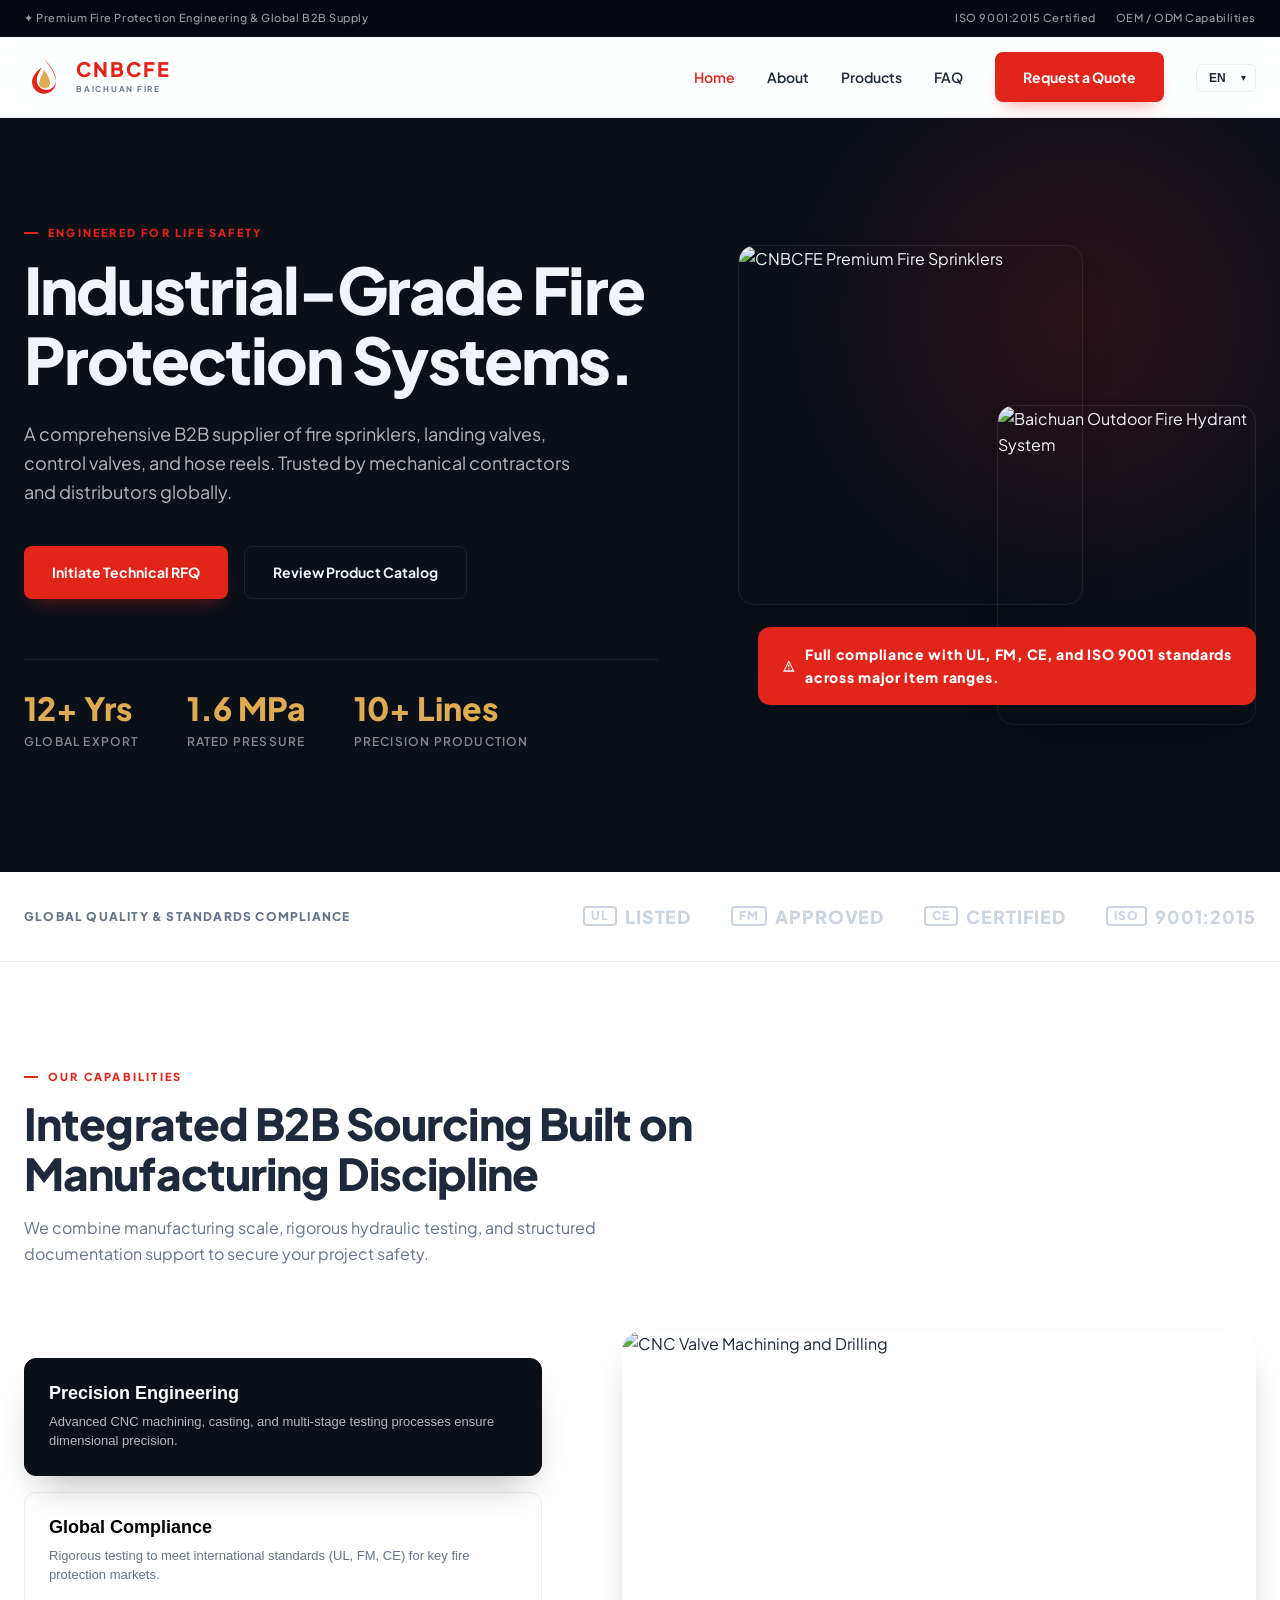
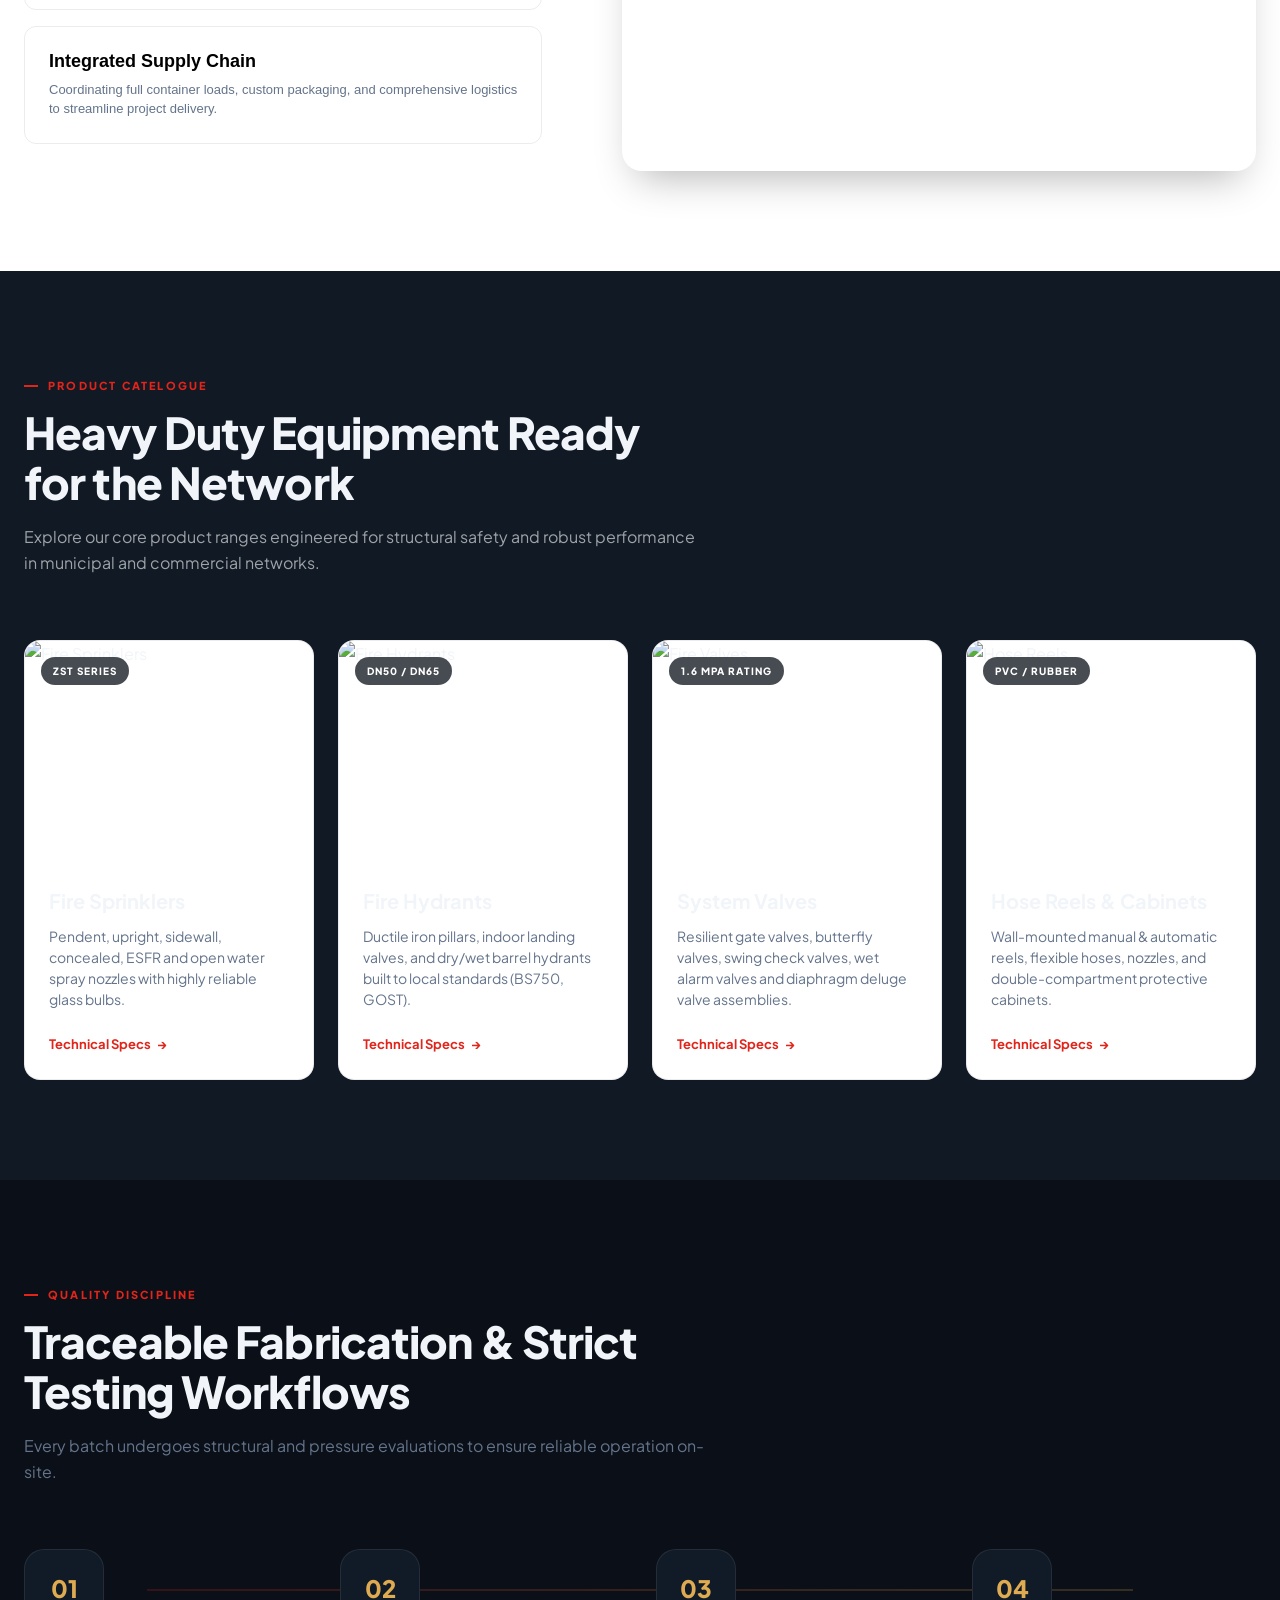
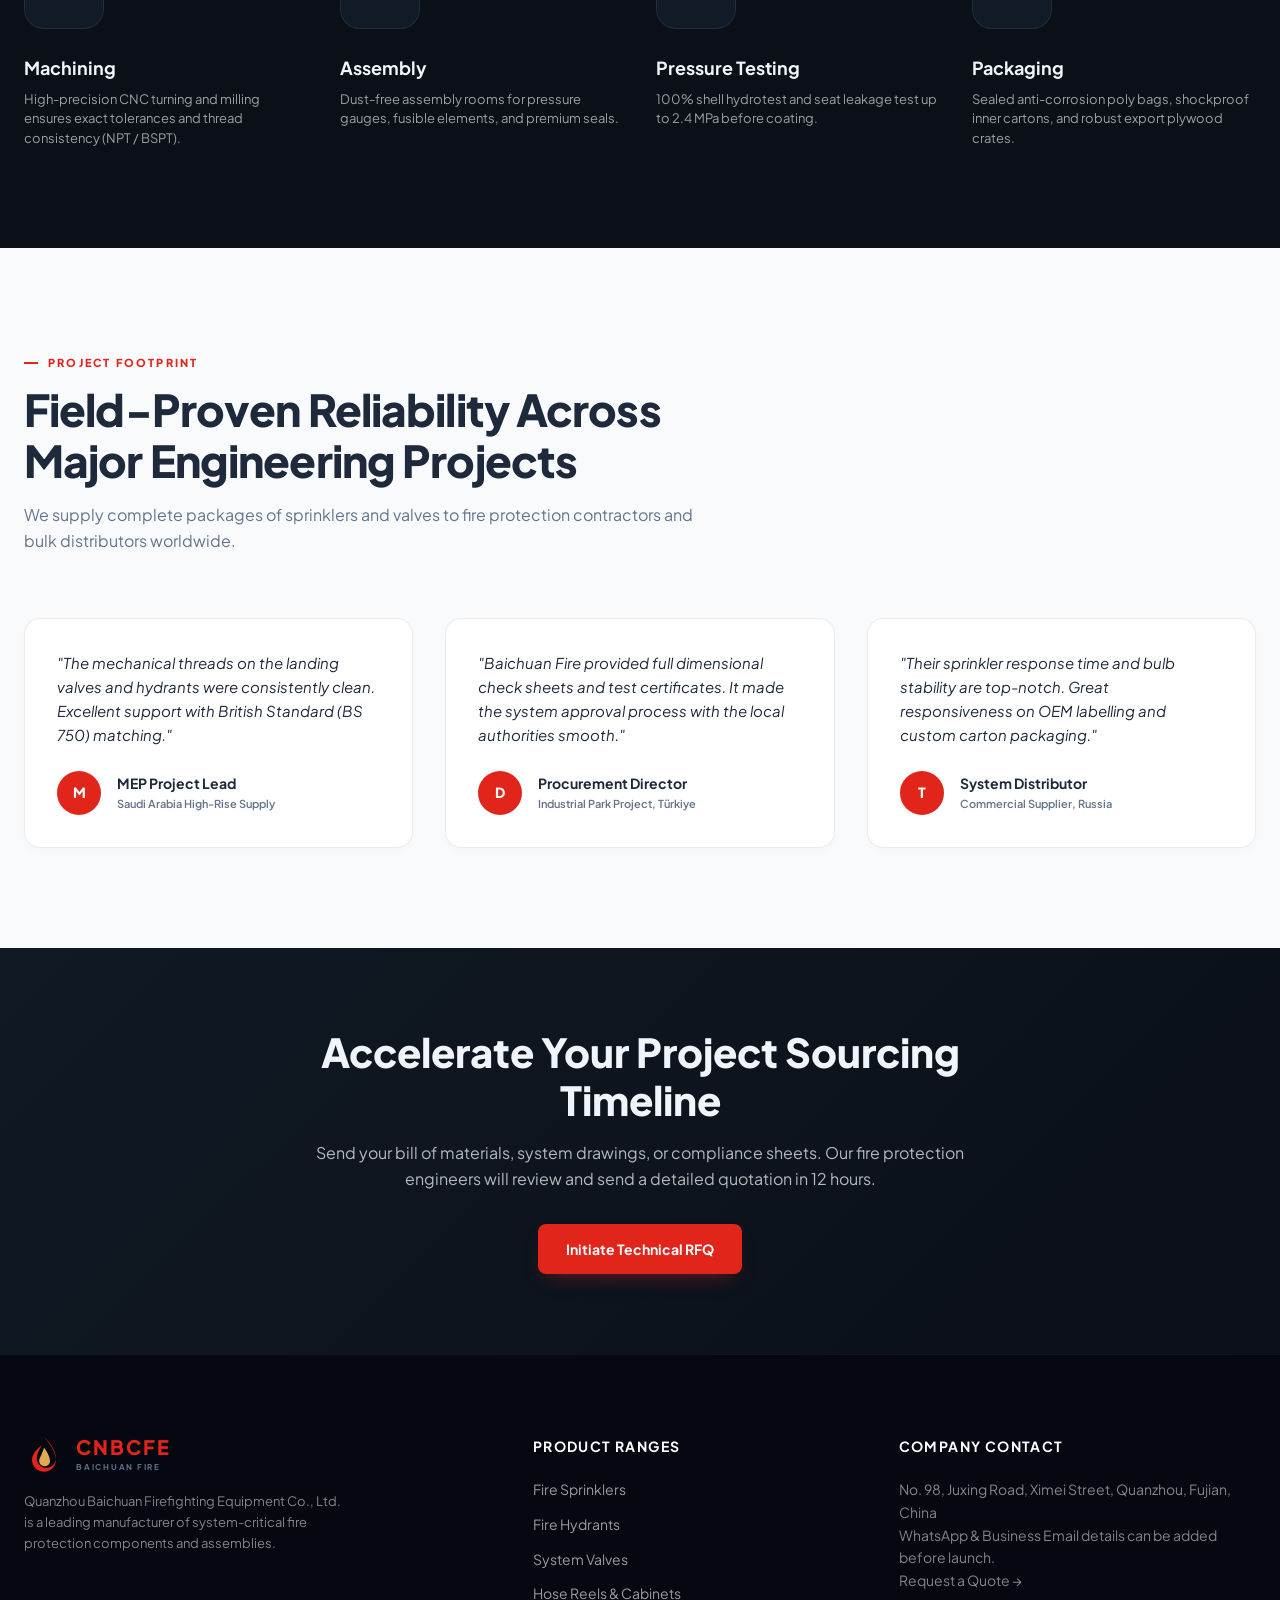
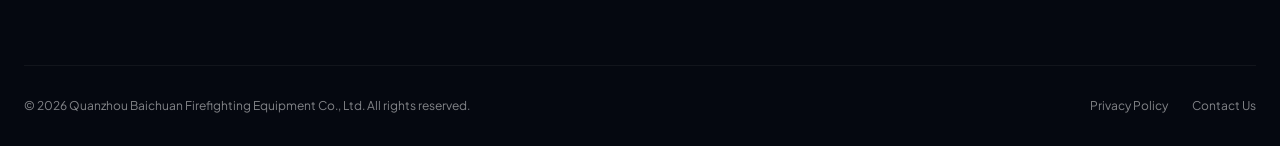
==== index.html @ 1d687e7f "Initialize premium B2B fire protection website" ====
<!doctype html>
<html lang="en">
<head>
  <meta charset="utf-8">
  <meta name="viewport" content="width=device-width, initial-scale=1">
  <title>Industrial Fire Protection Equipment Manufacturer | Baichuan Fire</title>
  <meta name="description" content="Quanzhou Baichuan Firefighting Equipment Co., Ltd. is a premium B2B manufacturer and OEM supplier of fire sprinklers, landing valves, alarm valves, and hose reels.">
  <link rel="canonical" href="https://bcfire119.com/">
  <link rel="stylesheet" href="assets/styles.css">
  <script type="application/ld+json">
  {
    "@context": "https://schema.org",
    "@type": "Organization",
    "name": "Quanzhou Baichuan Firefighting Equipment Co., Ltd.",
    "url": "https://bcfire119.com/",
    "logo": "https://sc02.alicdn.com/kf/Scea5b2cc44e54972b8ef6300a7156fbe0.jpg",
    "brand": {
      "@type": "Brand",
      "name": "CNBCFE"
    },
    "description": "High-end industrial B2B manufacturer supplying fire sprinklers, hydrants, control valves, alarm systems, and hose reels to global markets."
  }
  </script>
</head>
<body>
  <!-- Topbar -->
  <div class="topbar">
    <div class="container topbar-inner">
      <span>✦ Premium Fire Protection Engineering & Global B2B Supply</span>
      <div class="topbar-links">
        <span>ISO 9001:2015 Certified</span>
        <span>OEM / ODM Capabilities</span>
      </div>
    </div>
  </div>

  <!-- Header -->
  <header class="site-header">
    <div class="container nav-wrap">
      <a class="brand" href="index.html" aria-label="Baichuan Fire Home">
        <!-- SVG Custom Flame Logo -->
        <svg class="logo-icon" viewBox="0 0 100 100" fill="none" xmlns="http://www.w3.org/2000/svg">
          <path d="M50 5C50 5 80 32 80 58C80 71.2548 69.2548 82 56 82C42.7452 82 32 71.2548 32 58C32 46 39.5 35 44 26C38 30 20 45 20 62C20 78.5685 33.4315 92 50 92C66.5685 92 80 78.5685 80 62C80 38 50 5 50 5Z" fill="#e1251b"/>
          <path d="M50 32C50 32 65 50 65 65C65 72.5 59.5 78 52 78C44.5 78 38 72.5 38 65C38 58 45.5 48 50 32Z" fill="#dfab52"/>
        </svg>
        <div class="brand-text">
          <span class="brand-title">CNBCFE</span>
          <span class="brand-subtitle">BAICHUAN FIRE</span>
        </div>
      </a>
      
      <button class="nav-toggle" aria-label="Toggle navigation" aria-expanded="false">
        <span></span>
        <span></span>
        <span></span>
      </button>

      <nav class="nav-menu" aria-label="Main Navigation">
        <a class="nav-link active" href="index.html" data-i18n="nav.home">Home</a>
        <a class="nav-link" href="about.html" data-i18n="nav.about">About</a>
        <a class="nav-link" href="products.html" data-i18n="nav.products">Products</a>
        <a class="nav-link" href="faq.html" data-i18n="nav.faq">FAQ</a>
        <a class="btn btn-primary" href="contact.html" data-i18n="nav.contact">Request a Quote</a>
        <div class="lang-select-wrapper">
          <select class="lang-select" id="languageSelect" aria-label="Select Language">
            <option value="en">EN</option>
            <option value="ru">RU</option>
            <option value="pt">PT</option>
            <option value="hi">HI</option>
          </select>
        </div>
      </nav>
    </div>
  </header>

  <!-- Main Content -->
  <main>
    <!-- Hero Section -->
    <section class="hero">
      <div class="hero-glow"></div>
      <div class="container hero-grid">
        <div class="hero-content">
          <span class="eyebrow" data-i18n="hero.eyebrow">Engineered for Life Safety</span>
          <h1 data-i18n="hero.title">Industrial-Grade <span>Fire Protection Systems.</span></h1>
          <p class="hero-desc" data-i18n="hero.lead">A comprehensive B2B supplier of fire sprinklers, landing valves, control valves, and hose reels. Trusted by mechanical contractors and distributors globally.</p>
          <div class="hero-btns">
            <a class="btn btn-primary" href="contact.html" data-i18n="hero.cta">Initiate Technical RFQ</a>
            <a class="btn btn-secondary" href="products.html" data-i18n="hero.secondary">Review Product Catalog</a>
          </div>
          <div class="hero-stats">
            <div class="stat-item">
              <h3>12+ Yrs</h3>
              <p>Global Export</p>
            </div>
            <div class="stat-item">
              <h3>1.6 MPa</h3>
              <p>Rated Pressure</p>
            </div>
            <div class="stat-item">
              <h3>10+ Lines</h3>
              <p>Precision Production</p>
            </div>
          </div>
        </div>
        <div class="hero-image-wrapper">
          <div class="hero-image-grid">
            <div class="hero-img-card hero-img-1">
              <img src="https://sc02.alicdn.com/kf/Scea5b2cc44e54972b8ef6300a7156fbe0.jpg" alt="CNBCFE Premium Fire Sprinklers">
            </div>
            <div class="hero-img-card hero-img-2">
              <img src="https://sc02.alicdn.com/kf/Sd6991828a0fd45de809004a27a090ecaX.jpg" alt="Baichuan Outdoor Fire Hydrant System">
            </div>
          </div>
          <div class="hero-floating-badge">
            <svg width="20" height="20" viewBox="0 0 24 24" fill="none" xmlns="http://www.w3.org/2000/svg">
              <path d="M12 2L2 22H22L12 2ZM12 6L18.8 19.6H5.2L12 6ZM11 10V14H13V10H11ZM11 16V18H13V16H11Z" fill="#fff"/>
            </svg>
            <span data-i18n="hero.note">UL, FM, CE & ISO 9001 Compliant Ranges</span>
          </div>
        </div>
      </div>
    </section>

    <!-- Certification Strip -->
    <section class="certs-strip">
      <div class="container certs-container">
        <span class="certs-text">Global Quality & Standards Compliance</span>
        <div class="certs-logos">
          <div class="cert-logo"><span>UL</span> LISTED</div>
          <div class="cert-logo"><span>FM</span> APPROVED</div>
          <div class="cert-logo"><span>CE</span> CERTIFIED</div>
          <div class="cert-logo"><span>ISO</span> 9001:2015</div>
        </div>
      </div>
    </section>

    <!-- Tabs Capabilities Section -->
    <section class="section tabs-section">
      <div class="container">
        <div class="section-header">
          <span class="eyebrow">OUR CAPABILITIES</span>
          <h2>Integrated B2B Sourcing Built on Manufacturing Discipline</h2>
          <p>We combine manufacturing scale, rigorous hydraulic testing, and structured documentation support to secure your project safety.</p>
        </div>
        <div class="tabs-grid">
          <div class="tabs-nav">
            <button class="tab-btn active" data-tab="tab1">
              <h3 data-i18n="tab1.title">Precision Engineering</h3>
              <p data-i18n="tab1.desc">Advanced CNC machining, casting, and multi-stage testing processes ensure dimensional precision.</p>
            </button>
            <button class="tab-btn" data-tab="tab2">
              <h3 data-i18n="tab2.title">Global Compliance</h3>
              <p data-i18n="tab2.desc">Rigorous testing to meet international standards (UL, FM, CE) for key fire protection markets.</p>
            </button>
            <button class="tab-btn" data-tab="tab3">
              <h3 data-i18n="tab3.title">Integrated Supply Chain</h3>
              <p data-i18n="tab3.desc">Coordinating full container loads, custom packaging, and comprehensive logistics to streamline project delivery.</p>
            </button>
          </div>
          <div class="tabs-content">
            <div class="tab-pane active" id="tab1">
              <div class="tab-image">
                <img src="https://sc02.alicdn.com/kf/S7ab4f077aada443780be640f4a5df4a0C.jpg" alt="CNC Valve Machining and Drilling">
              </div>
            </div>
            <div class="tab-pane" id="tab2">
              <div class="tab-image">
                <img src="https://sc02.alicdn.com/kf/S1a3ceca0cc3c422baed64db35c4e1682U.jpg" alt="Fire Sprinkler Temperature and Pressure Testing">
              </div>
            </div>
            <div class="tab-pane" id="tab3">
              <div class="tab-image">
                <img src="https://sc02.alicdn.com/kf/S718922c4867847f3beffc49d07683d52A.jpg" alt="Integrated Warehousing and Logistics Packaging">
              </div>
            </div>
          </div>
        </div>
      </div>
    </section>

    <!-- Product Showcase -->
    <section class="section section-dark">
      <div class="container">
        <div class="section-header">
          <span class="eyebrow">PRODUCT CATELOGUE</span>
          <h2>Heavy Duty Equipment Ready for the Network</h2>
          <p>Explore our core product ranges engineered for structural safety and robust performance in municipal and commercial networks.</p>
        </div>
        <div class="category-grid">
          <!-- Sprinklers -->
          <div class="category-card">
            <div class="category-img">
              <span class="category-badge">ZST Series</span>
              <img src="https://sc02.alicdn.com/kf/Scea5b2cc44e54972b8ef6300a7156fbe0.jpg" alt="Fire Sprinklers">
            </div>
            <div class="category-info">
              <h3>Fire Sprinklers</h3>
              <p>Pendent, upright, sidewall, concealed, ESFR and open water spray nozzles with highly reliable glass bulbs.</p>
              <a class="category-link" href="products/sprinklers.html">Technical Specs <span>→</span></a>
            </div>
          </div>
          <!-- Hydrants -->
          <div class="category-card">
            <div class="category-img">
              <span class="category-badge">DN50 / DN65</span>
              <img src="https://sc02.alicdn.com/kf/Sd6991828a0fd45de809004a27a090ecaX.jpg" alt="Fire Hydrants">
            </div>
            <div class="category-info">
              <h3>Fire Hydrants</h3>
              <p>Ductile iron pillars, indoor landing valves, and dry/wet barrel hydrants built to local standards (BS750, GOST).</p>
              <a class="category-link" href="products/hydrants.html">Technical Specs <span>→</span></a>
            </div>
          </div>
          <!-- Valves -->
          <div class="category-card">
            <div class="category-img">
              <span class="category-badge">1.6 MPa Rating</span>
              <img src="https://sc02.alicdn.com/kf/S718922c4867847f3beffc49d07683d52A.jpg" alt="Fire Valves">
            </div>
            <div class="category-info">
              <h3>System Valves</h3>
              <p>Resilient gate valves, butterfly valves, swing check valves, wet alarm valves and diaphragm deluge valve assemblies.</p>
              <a class="category-link" href="products/valves.html">Technical Specs <span>→</span></a>
            </div>
          </div>
          <!-- Hose Reels -->
          <div class="category-card">
            <div class="category-img">
              <span class="category-badge">PVC / Rubber</span>
              <img src="https://sc02.alicdn.com/kf/S4763522259854fc185803462452c8a4a4.jpg" alt="Hose Reels">
            </div>
            <div class="category-info">
              <h3>Hose Reels & Cabinets</h3>
              <p>Wall-mounted manual & automatic reels, flexible hoses, nozzles, and double-compartment protective cabinets.</p>
              <a class="category-link" href="products/hose-reels.html">Technical Specs <span>→</span></a>
            </div>
          </div>
        </div>
      </div>
    </section>

    <!-- Manufacturing Flow Section -->
    <section class="section process-section">
      <div class="container">
        <div class="section-header">
          <span class="eyebrow">QUALITY DISCIPLINE</span>
          <h2>Traceable Fabrication & Strict Testing Workflows</h2>
          <p>Every batch undergoes structural and pressure evaluations to ensure reliable operation on-site.</p>
        </div>
        <div class="process-grid">
          <div class="process-step">
            <div class="process-icon-box">01</div>
            <h3>Machining</h3>
            <p>High-precision CNC turning and milling ensures exact tolerances and thread consistency (NPT / BSPT).</p>
          </div>
          <div class="process-step">
            <div class="process-icon-box">02</div>
            <h3>Assembly</h3>
            <p>Dust-free assembly rooms for pressure gauges, fusible elements, and premium seals.</p>
          </div>
          <div class="process-step">
            <div class="process-icon-box">03</div>
            <h3>Pressure Testing</h3>
            <p>100% shell hydrotest and seat leakage test up to 2.4 MPa before coating.</p>
          </div>
          <div class="process-step">
            <div class="process-icon-box">04</div>
            <h3>Packaging</h3>
            <p>Sealed anti-corrosion poly bags, shockproof inner cartons, and robust export plywood crates.</p>
          </div>
        </div>
      </div>
    </section>

    <!-- Testimonials / Cases -->
    <section class="section cases-section">
      <div class="container">
        <div class="section-header">
          <span class="eyebrow">PROJECT FOOTPRINT</span>
          <h2>Field-Proven Reliability Across Major Engineering Projects</h2>
          <p>We supply complete packages of sprinklers and valves to fire protection contractors and bulk distributors worldwide.</p>
        </div>
        <div class="cases-grid">
          <div class="case-card">
            <p class="case-quote">"The mechanical threads on the landing valves and hydrants were consistently clean. Excellent support with British Standard (BS 750) matching."</p>
            <div class="case-author">
              <div class="author-avatar">M</div>
              <div class="author-info">
                <h4>MEP Project Lead</h4>
                <p>Saudi Arabia High-Rise Supply</p>
              </div>
            </div>
          </div>
          <div class="case-card">
            <p class="case-quote">"Baichuan Fire provided full dimensional check sheets and test certificates. It made the system approval process with the local authorities smooth."</p>
            <div class="case-author">
              <div class="author-avatar">D</div>
              <div class="author-info">
                <h4>Procurement Director</h4>
                <p>Industrial Park Project, Türkiye</p>
              </div>
            </div>
          </div>
          <div class="case-card">
            <p class="case-quote">"Their sprinkler response time and bulb stability are top-notch. Great responsiveness on OEM labelling and custom carton packaging."</p>
            <div class="case-author">
              <div class="author-avatar">T</div>
              <div class="author-info">
                <h4>System Distributor</h4>
                <p>Commercial Supplier, Russia</p>
              </div>
            </div>
          </div>
        </div>
      </div>
    </section>

    <!-- CTA Band -->
    <section class="cta-band">
      <div class="container cta-band-inner">
        <h2>Accelerate Your Project Sourcing Timeline</h2>
        <p>Send your bill of materials, system drawings, or compliance sheets. Our fire protection engineers will review and send a detailed quotation in 12 hours.</p>
        <a class="btn btn-primary" href="contact.html">Initiate Technical RFQ</a>
      </div>
    </section>
  </main>

  <!-- Footer -->
  <footer class="site-footer">
    <div class="container footer-grid">
      <div class="footer-brand">
        <a class="brand brand-footer" href="index.html">
          <svg class="logo-icon" viewBox="0 0 100 100" fill="none" xmlns="http://www.w3.org/2000/svg">
            <path d="M50 5C50 5 80 32 80 58C80 71.2548 69.2548 82 56 82C42.7452 82 32 71.2548 32 58C32 46 39.5 35 44 26C38 30 20 45 20 62C20 78.5685 33.4315 92 50 92C66.5685 92 80 78.5685 80 62C80 38 50 5 50 5Z" fill="#e1251b"/>
            <path d="M50 32C50 32 65 50 65 65C65 72.5 59.5 78 52 78C44.5 78 38 72.5 38 65C38 58 45.5 48 50 32Z" fill="#dfab52"/>
          </svg>
          <div class="brand-text">
            <span class="brand-title">CNBCFE</span>
            <span class="brand-subtitle">BAICHUAN FIRE</span>
          </div>
        </a>
        <p>Quanzhou Baichuan Firefighting Equipment Co., Ltd. is a leading manufacturer of system-critical fire protection components and assemblies.</p>
      </div>
      <div class="footer-nav-col">
        <h4>Product Ranges</h4>
        <div class="footer-links">
          <a class="footer-link" href="products/sprinklers.html">Fire Sprinklers</a>
          <a class="footer-link" href="products/hydrants.html">Fire Hydrants</a>
          <a class="footer-link" href="products/valves.html">System Valves</a>
          <a class="footer-link" href="products/hose-reels.html">Hose Reels & Cabinets</a>
        </div>
      </div>
      <div class="footer-nav-col">
        <h4>Company Contact</h4>
        <p>No. 98, Juxing Road, Ximei Street, Quanzhou, Fujian, China</p>
        <p>WhatsApp & Business Email details can be added before launch.</p>
        <a class="footer-cta" href="contact.html">Request a Quote →</a>
      </div>
    </div>
    <div class="container footer-bottom">
      <span>© 2026 Quanzhou Baichuan Firefighting Equipment Co., Ltd. All rights reserved.</span>
      <div class="footer-bottom-links">
        <a href="privacy.html">Privacy Policy</a>
        <a href="contact.html">Contact Us</a>
      </div>
    </div>
  </footer>

  <script src="assets/script.js"></script>
</body>
</html>
---- assets/styles.css ----
@import url('https://fonts.googleapis.com/css2?family=Plus+Jakarta+Sans:wght@300;400;500;600;700;800&display=swap');

:root {
  --primary: #e1251b;
  --primary-hover: #b91c14;
  --secondary: #101924;
  --bg-dark: #0a0f18;
  --bg-light: #f8fafc;
  --surface-dark: #111b27;
  --surface-light: #ffffff;
  --text-dark: #f1f5f9;
  --text-light: #1e293b;
  --text-muted: #64748b;
  --brass: #dfab52;
  --border-dark: rgba(255, 255, 255, 0.08);
  --border-light: rgba(15, 23, 42, 0.08);
  --shadow-premium: 0 20px 40px -15px rgba(0, 0, 0, 0.3);
  --shadow-glow: 0 0 30px rgba(225, 37, 27, 0.2);
  --transition: all 0.3s cubic-bezier(0.4, 0, 0.2, 1);
  --font: 'Plus Jakarta Sans', system-ui, -apple-system, sans-serif;
}

* {
  box-sizing: border-box;
  margin: 0;
  padding: 0;
}

html {
  scroll-behavior: smooth;
}

body {
  font-family: var(--font);
  background-color: var(--bg-light);
  color: var(--text-light);
  line-height: 1.625;
  -webkit-font-smoothing: antialiased;
}

a {
  color: inherit;
  text-decoration: none;
  transition: var(--transition);
}

img {
  max-width: 100%;
  display: block;
  height: auto;
}

.container {
  width: min(1240px, calc(100% - 48px));
  margin: 0 auto;
}

/* Typography Utility */
.eyebrow {
  display: inline-block;
  font-size: 11px;
  font-weight: 800;
  letter-spacing: 0.2em;
  color: var(--primary);
  text-transform: uppercase;
  margin-bottom: 12px;
  position: relative;
  padding-left: 24px;
}

.eyebrow::before {
  content: "";
  position: absolute;
  left: 0;
  top: 50%;
  transform: translateY(-50%);
  width: 14px;
  height: 2px;
  background-color: var(--primary);
}

/* Buttons */
.btn {
  display: inline-flex;
  align-items: center;
  justify-content: center;
  gap: 8px;
  padding: 14px 28px;
  border-radius: 8px;
  font-weight: 700;
  font-size: 14px;
  cursor: pointer;
  transition: var(--transition);
  border: none;
  outline: none;
}

.btn-primary {
  background-color: var(--primary);
  color: #fff;
  box-shadow: 0 10px 20px -10px rgba(225, 37, 27, 0.5);
}

.btn-primary:hover {
  background-color: var(--primary-hover);
  transform: translateY(-2px);
  box-shadow: 0 12px 24px -8px rgba(225, 37, 27, 0.6);
}

.btn-secondary {
  background-color: transparent;
  color: var(--text-dark);
  border: 1px solid var(--border-dark);
}

.btn-secondary:hover {
  background-color: rgba(255, 255, 255, 0.05);
  border-color: #fff;
}

.btn-ghost {
  background-color: rgba(255, 255, 255, 0.08);
  color: #fff;
  backdrop-filter: blur(10px);
}

.btn-ghost:hover {
  background-color: #fff;
  color: var(--bg-dark);
  transform: translateY(-2px);
}

/* Header & Navigation */
.topbar {
  background-color: #050810;
  color: rgba(255, 255, 255, 0.6);
  font-size: 11px;
  font-weight: 500;
  letter-spacing: 0.05em;
  border-bottom: 1px solid rgba(255, 255, 255, 0.05);
}

.topbar-inner {
  display: flex;
  justify-content: space-between;
  align-items: center;
  height: 36px;
}

.topbar-links {
  display: flex;
  gap: 20px;
}

.site-header {
  position: sticky;
  top: 0;
  z-index: 100;
  background-color: rgba(255, 255, 255, 0.85);
  backdrop-filter: blur(20px);
  border-bottom: 1px solid var(--border-light);
  transition: var(--transition);
}

.site-header.scrolled {
  background-color: rgba(10, 15, 24, 0.95);
  border-bottom-color: var(--border-dark);
  color: var(--text-dark);
}

.nav-wrap {
  display: flex;
  justify-content: space-between;
  align-items: center;
  height: 80px;
}

.brand {
  display: flex;
  align-items: center;
  gap: 12px;
}

.logo-icon {
  width: 40px;
  height: 40px;
}

.brand-text {
  display: flex;
  flex-direction: column;
}

.brand-title {
  font-size: 20px;
  font-weight: 800;
  letter-spacing: 0.1em;
  color: var(--primary);
  line-height: 1;
}

.brand-subtitle {
  font-size: 8px;
  font-weight: 700;
  letter-spacing: 0.22em;
  color: var(--text-muted);
  margin-top: 4px;
}

.site-header.scrolled .brand-subtitle {
  color: rgba(255, 255, 255, 0.5);
}

.nav-menu {
  display: flex;
  align-items: center;
  gap: 32px;
}

.nav-link {
  font-size: 14px;
  font-weight: 600;
  color: var(--text-light);
}

.site-header.scrolled .nav-link {
  color: var(--text-dark);
}

.nav-link:hover, .nav-link.active {
  color: var(--primary);
}

.lang-select-wrapper {
  position: relative;
}

.lang-select {
  appearance: none;
  background-color: transparent;
  border: 1px solid var(--border-light);
  padding: 6px 28px 6px 12px;
  font-size: 12px;
  font-weight: 700;
  color: var(--text-light);
  border-radius: 6px;
  cursor: pointer;
}

.site-header.scrolled .lang-select {
  border-color: var(--border-dark);
  color: var(--text-dark);
}

.lang-select-wrapper::after {
  content: "▾";
  position: absolute;
  right: 10px;
  top: 50%;
  transform: translateY(-50%);
  font-size: 10px;
  pointer-events: none;
}

.nav-toggle {
  display: none;
  background: none;
  border: none;
  cursor: pointer;
  width: 24px;
  height: 24px;
  position: relative;
}

.nav-toggle span {
  display: block;
  width: 100%;
  height: 2px;
  background-color: var(--text-light);
  position: absolute;
  transition: var(--transition);
}

.site-header.scrolled .nav-toggle span {
  background-color: var(--text-dark);
}

.nav-toggle span:nth-child(1) { top: 4px; }
.nav-toggle span:nth-child(2) { top: 11px; }
.nav-toggle span:nth-child(3) { top: 18px; }

/* Hero Section */
.hero {
  background-color: var(--bg-dark);
  color: var(--text-dark);
  padding: 100px 0 120px;
  position: relative;
  overflow: hidden;
}

.hero-glow {
  position: absolute;
  width: 600px;
  height: 600px;
  background: radial-gradient(circle, rgba(225, 37, 27, 0.15) 0%, rgba(10, 15, 24, 0) 70%);
  right: -100px;
  top: -100px;
  pointer-events: none;
}

.hero-grid {
  display: grid;
  grid-template-columns: 1.1fr 0.9fr;
  gap: 80px;
  align-items: center;
}

.hero-content h1 {
  font-size: clamp(40px, 5vw, 64px);
  font-weight: 800;
  line-height: 1.1;
  letter-spacing: -0.03em;
  margin-bottom: 24px;
}

.hero-content h1 span {
  background: linear-gradient(135deg, #fff 30%, var(--brass) 100%);
  -webkit-background-clip: text;
  -webkit-text-fill-color: transparent;
}

.hero-desc {
  font-size: 18px;
  color: rgba(255, 255, 255, 0.7);
  margin-bottom: 40px;
  max-width: 580px;
}

.hero-btns {
  display: flex;
  gap: 16px;
  margin-bottom: 60px;
}

.hero-stats {
  display: flex;
  gap: 48px;
  border-top: 1px solid var(--border-dark);
  padding-top: 32px;
}

.stat-item h3 {
  font-size: 32px;
  font-weight: 800;
  color: var(--brass);
  line-height: 1;
  margin-bottom: 8px;
}

.stat-item p {
  font-size: 12px;
  font-weight: 600;
  color: rgba(255, 255, 255, 0.5);
  text-transform: uppercase;
  letter-spacing: 0.1em;
}

.hero-image-wrapper {
  position: relative;
}

.hero-image-grid {
  display: grid;
  grid-template-columns: repeat(12, 1fr);
  grid-template-rows: repeat(12, 1fr);
  height: 480px;
}

.hero-img-card {
  border-radius: 16px;
  overflow: hidden;
  box-shadow: var(--shadow-premium);
  border: 1px solid var(--border-dark);
  transition: var(--transition);
}

.hero-img-card:hover {
  transform: translateY(-8px);
  border-color: var(--primary);
  box-shadow: var(--shadow-glow);
}

.hero-img-card img {
  width: 100%;
  height: 100%;
  object-fit: cover;
}

.hero-img-1 {
  grid-column: 1 / 9;
  grid-row: 1 / 10;
  z-index: 2;
}

.hero-img-2 {
  grid-column: 7 / 13;
  grid-row: 5 / 13;
  z-index: 3;
}

.hero-floating-badge {
  position: absolute;
  background-color: var(--primary);
  color: #fff;
  padding: 16px 24px;
  border-radius: 12px;
  bottom: 20px;
  left: 20px;
  z-index: 4;
  box-shadow: var(--shadow-premium);
  font-weight: 800;
  font-size: 14px;
  letter-spacing: 0.05em;
  display: flex;
  align-items: center;
  gap: 10px;
}

/* Certifications Strip */
.certs-strip {
  background-color: var(--surface-light);
  border-bottom: 1px solid var(--border-light);
  padding: 30px 0;
}

.certs-container {
  display: flex;
  justify-content: space-between;
  align-items: center;
  flex-wrap: wrap;
  gap: 30px;
}

.certs-text {
  font-size: 12px;
  font-weight: 800;
  color: var(--text-muted);
  letter-spacing: 0.1em;
  text-transform: uppercase;
}

.certs-logos {
  display: flex;
  align-items: center;
  gap: 40px;
}

.cert-logo {
  font-size: 18px;
  font-weight: 800;
  letter-spacing: 0.05em;
  color: #cbd5e1;
  display: flex;
  align-items: center;
  gap: 8px;
}

.cert-logo span {
  padding: 2px 6px;
  border: 2px solid #cbd5e1;
  border-radius: 4px;
  font-size: 12px;
  line-height: 1;
}

/* Sections */
.section {
  padding: 100px 0;
}

.section-dark {
  background-color: var(--secondary);
  color: var(--text-dark);
}

.section-header {
  max-width: 680px;
  margin-bottom: 64px;
}

.section-header h2 {
  font-size: clamp(30px, 4vw, 44px);
  font-weight: 800;
  line-height: 1.15;
  letter-spacing: -0.02em;
  color: inherit;
}

.section-header p {
  font-size: 16px;
  color: var(--text-muted);
  margin-top: 16px;
}

.section-dark .section-header p {
  color: rgba(255, 255, 255, 0.6);
}

/* Interactive Tabs Section */
.tabs-section {
  background-color: var(--surface-light);
}

.tabs-grid {
  display: grid;
  grid-template-columns: 0.9fr 1.1fr;
  gap: 80px;
  align-items: center;
}

.tabs-nav {
  display: flex;
  flex-direction: column;
  gap: 16px;
}

.tab-btn {
  background: none;
  border: 1px solid var(--border-light);
  padding: 24px;
  border-radius: 12px;
  text-align: left;
  cursor: pointer;
  transition: var(--transition);
  display: flex;
  flex-direction: column;
  gap: 8px;
}

.tab-btn:hover {
  background-color: #f8fafc;
}

.tab-btn.active {
  background-color: var(--bg-dark);
  border-color: var(--bg-dark);
  color: #fff;
  box-shadow: var(--shadow-premium);
}

.tab-btn h3 {
  font-size: 18px;
  font-weight: 700;
}

.tab-btn p {
  font-size: 13px;
  color: var(--text-muted);
  line-height: 1.5;
}

.tab-btn.active p {
  color: rgba(255, 255, 255, 0.7);
}

.tab-pane {
  display: none;
}

.tab-pane.active {
  display: block;
  animation: fadeIn 0.5s ease;
}

.tab-image {
  border-radius: 20px;
  overflow: hidden;
  box-shadow: var(--shadow-premium);
  height: 440px;
}

.tab-image img {
  width: 100%;
  height: 100%;
  object-fit: cover;
}

/* Category Grid */
.category-grid {
  display: grid;
  grid-template-columns: repeat(4, 1fr);
  gap: 24px;
}

.category-card {
  background-color: var(--surface-light);
  border: 1px solid var(--border-light);
  border-radius: 16px;
  overflow: hidden;
  display: flex;
  flex-direction: column;
  height: 100%;
  transition: var(--transition);
}

.category-card:hover {
  transform: translateY(-8px);
  border-color: var(--primary);
  box-shadow: var(--shadow-premium);
}

.category-img {
  height: 220px;
  overflow: hidden;
  position: relative;
}

.category-img img {
  width: 100%;
  height: 100%;
  object-fit: cover;
  transition: var(--transition);
}

.category-card:hover .category-img img {
  transform: scale(1.08);
}

.category-badge {
  position: absolute;
  top: 16px;
  left: 16px;
  background-color: rgba(10, 15, 24, 0.75);
  backdrop-filter: blur(8px);
  color: #fff;
  font-size: 10px;
  font-weight: 800;
  padding: 6px 12px;
  border-radius: 30px;
  letter-spacing: 0.1em;
  text-transform: uppercase;
}

.category-info {
  padding: 24px;
  display: flex;
  flex-direction: column;
  flex-grow: 1;
}

.category-info h3 {
  font-size: 20px;
  font-weight: 700;
  margin-bottom: 8px;
}

.category-info p {
  font-size: 14px;
  color: var(--text-muted);
  margin-bottom: 24px;
  flex-grow: 1;
  line-height: 1.5;
}

.category-link {
  font-size: 13px;
  font-weight: 700;
  color: var(--primary);
  display: inline-flex;
  align-items: center;
  gap: 6px;
}

.category-link span {
  transition: var(--transition);
}

.category-card:hover .category-link span {
  transform: translateX(4px);
}

/* Process Timeline (SVG driven) */
.process-section {
  background-color: var(--bg-dark);
  color: var(--text-dark);
  position: relative;
  overflow: hidden;
}

.process-grid {
  display: grid;
  grid-template-columns: repeat(4, 1fr);
  gap: 32px;
  position: relative;
}

.process-grid::before {
  content: "";
  position: absolute;
  top: 40px;
  left: 10%;
  right: 10%;
  height: 2px;
  background: linear-gradient(90deg, var(--primary) 0%, var(--brass) 100%);
  opacity: 0.2;
  z-index: 1;
}

.process-step {
  position: relative;
  z-index: 2;
}

.process-icon-box {
  width: 80px;
  height: 80px;
  border-radius: 20px;
  background-color: var(--surface-dark);
  border: 1px solid var(--border-dark);
  display: grid;
  place-items: center;
  margin-bottom: 24px;
  color: var(--brass);
  font-size: 24px;
  font-weight: 800;
  transition: var(--transition);
}

.process-step:hover .process-icon-box {
  background-color: var(--primary);
  border-color: var(--primary);
  color: #fff;
  box-shadow: var(--shadow-glow);
  transform: scale(1.05);
}

.process-step h3 {
  font-size: 18px;
  font-weight: 700;
  margin-bottom: 8px;
}

.process-step p {
  font-size: 13px;
  color: rgba(255, 255, 255, 0.6);
  line-height: 1.5;
}

/* Testimonials / Cases */
.cases-section {
  background-color: var(--bg-light);
}

.cases-grid {
  display: grid;
  grid-template-columns: repeat(3, 1fr);
  gap: 32px;
}

.case-card {
  background-color: var(--surface-light);
  border: 1px solid var(--border-light);
  border-radius: 16px;
  padding: 32px;
  box-shadow: 0 4px 10px rgba(0, 0, 0, 0.02);
  display: flex;
  flex-direction: column;
}

.case-quote {
  font-size: 15px;
  font-style: italic;
  color: var(--text-light);
  margin-bottom: 24px;
  line-height: 1.6;
}

.case-author {
  display: flex;
  align-items: center;
  gap: 16px;
  margin-top: auto;
}

.author-avatar {
  width: 44px;
  height: 44px;
  border-radius: 50%;
  background-color: var(--primary);
  color: #fff;
  font-weight: 800;
  font-size: 14px;
  display: grid;
  place-items: center;
}

.author-info h4 {
  font-size: 14px;
  font-weight: 700;
}

.author-info p {
  font-size: 11px;
  color: var(--text-muted);
  font-weight: 600;
}

/* Contact CTA Band */
.cta-band {
  background: linear-gradient(135deg, var(--secondary) 0%, var(--bg-dark) 100%);
  color: var(--text-dark);
  padding: 80px 0;
  text-align: center;
  position: relative;
  overflow: hidden;
}

.cta-band-inner {
  max-width: 720px;
  margin: 0 auto;
}

.cta-band h2 {
  font-size: clamp(28px, 4vw, 40px);
  font-weight: 800;
  line-height: 1.2;
  margin-bottom: 16px;
}

.cta-band p {
  color: rgba(255, 255, 255, 0.7);
  font-size: 16px;
  margin-bottom: 32px;
}

/* Footer */
.site-footer {
  background-color: #050810;
  color: rgba(255, 255, 255, 0.5);
  padding: 80px 0 30px;
  font-size: 14px;
  border-top: 1px solid rgba(255, 255, 255, 0.05);
}

.footer-grid {
  display: grid;
  grid-template-columns: 1.2fr 0.8fr 1fr;
  gap: 80px;
  margin-bottom: 60px;
}

.footer-brand p {
  margin-top: 16px;
  font-size: 13px;
  line-height: 1.6;
  max-width: 320px;
}

.footer-nav-col h4 {
  color: #fff;
  font-size: 14px;
  font-weight: 700;
  text-transform: uppercase;
  letter-spacing: 0.1em;
  margin-bottom: 20px;
}

.footer-links {
  display: flex;
  flex-direction: column;
  gap: 12px;
}

.footer-link {
  color: rgba(255, 255, 255, 0.6);
}

.footer-link:hover {
  color: var(--primary);
}

.footer-contact h4 {
  color: #fff;
  font-size: 14px;
  font-weight: 700;
  text-transform: uppercase;
  letter-spacing: 0.1em;
  margin-bottom: 20px;
}

.footer-contact p {
  margin-bottom: 12px;
  line-height: 1.5;
}

.footer-bottom {
  border-top: 1px solid rgba(255, 255, 255, 0.05);
  padding-top: 30px;
  display: flex;
  justify-content: space-between;
  align-items: center;
  flex-wrap: wrap;
  gap: 20px;
  font-size: 12px;
}

.footer-bottom-links {
  display: flex;
  gap: 24px;
}

/* Page Hero layout */
.page-hero {
  background-color: var(--bg-dark);
  color: var(--text-dark);
  padding: 80px 0 100px;
}

.page-hero h1 {
  font-size: clamp(36px, 5vw, 56px);
  font-weight: 800;
  line-height: 1.1;
  letter-spacing: -0.02em;
  margin-bottom: 16px;
}

.page-hero p {
  font-size: 18px;
  color: rgba(255, 255, 255, 0.7);
  max-width: 700px;
}

/* Content layout styles */
.prose h2 {
  font-size: 28px;
  font-weight: 800;
  margin-bottom: 16px;
  letter-spacing: -0.01em;
}

.prose p {
  color: var(--text-muted);
  margin-bottom: 24px;
}

.prose ul {
  padding-left: 20px;
  margin-bottom: 24px;
  color: var(--text-muted);
}

.prose li {
  margin-bottom: 8px;
}

.product-list {
  display: grid;
  grid-template-columns: repeat(3, 1fr);
  gap: 32px;
}

.product-card {
  background-color: var(--surface-light);
  border: 1px solid var(--border-light);
  border-radius: 16px;
  overflow: hidden;
  display: flex;
  flex-direction: column;
}

.product-card img {
  height: 240px;
  width: 100%;
  object-fit: cover;
}

.product-card-body {
  padding: 24px;
  display: flex;
  flex-direction: column;
  flex-grow: 1;
}

.product-card h3 {
  font-size: 20px;
  font-weight: 700;
  margin-bottom: 8px;
}

.product-card p {
  font-size: 14px;
  color: var(--text-muted);
  margin-bottom: 20px;
  flex-grow: 1;
}

/* FAQ Layout Accordion */
.faq-list {
  max-width: 800px;
  margin: 0 auto;
}

.faq-item {
  background-color: var(--surface-light);
  border: 1px solid var(--border-light);
  border-radius: 12px;
  margin-bottom: 16px;
  overflow: hidden;
}

.faq-item summary {
  padding: 24px;
  font-size: 16px;
  font-weight: 700;
  cursor: pointer;
  outline: none;
  list-style: none;
  display: flex;
  justify-content: space-between;
  align-items: center;
}

.faq-item summary::-webkit-details-marker {
  display: none;
}

.faq-item summary::after {
  content: "+";
  font-size: 20px;
  font-weight: 400;
  color: var(--primary);
  transition: var(--transition);
}

.faq-item[open] summary::after {
  content: "−";
}

.faq-content {
  padding: 0 24px 24px;
  font-size: 14px;
  color: var(--text-muted);
  border-top: 1px solid var(--border-light);
  padding-top: 16px;
}

/* Contact Layout Form */
.contact-layout {
  display: grid;
  grid-template-columns: 0.8fr 1.2fr;
  gap: 60px;
}

.contact-info-card {
  background-color: var(--bg-dark);
  color: var(--text-dark);
  border-radius: 20px;
  padding: 40px;
}

.contact-info-card h2 {
  font-size: 28px;
  font-weight: 800;
  margin-bottom: 16px;
}

.contact-info-card p {
  color: rgba(255, 255, 255, 0.7);
  margin-bottom: 32px;
}

.info-group {
  margin-bottom: 24px;
}

.info-group h4 {
  font-size: 11px;
  font-weight: 800;
  color: var(--brass);
  text-transform: uppercase;
  letter-spacing: 0.1em;
  margin-bottom: 6px;
}

.info-group p {
  font-size: 15px;
  color: #fff;
  margin: 0;
}

.form-card {
  background-color: var(--surface-light);
  border: 1px solid var(--border-light);
  border-radius: 20px;
  padding: 40px;
  box-shadow: var(--shadow-premium);
}

.form-grid {
  display: grid;
  grid-template-columns: repeat(2, 1fr);
  gap: 20px;
}

.field {
  display: flex;
  flex-direction: column;
  gap: 8px;
}

.field-full {
  grid-column: 1 / -1;
}

.field label {
  font-size: 13px;
  font-weight: 700;
}

.field input, .field textarea, .field select {
  font-family: inherit;
  border: 1px solid var(--border-light);
  border-radius: 8px;
  padding: 12px 16px;
  font-size: 14px;
  outline: none;
  transition: var(--transition);
  background-color: #fafbfc;
}

.field input:focus, .field textarea:focus, .field select:focus {
  border-color: var(--primary);
  background-color: #fff;
}

.field textarea {
  min-height: 140px;
  resize: vertical;
}

.form-card button[type="submit"] {
  margin-top: 12px;
}

.notice {
  padding: 16px;
  border-radius: 8px;
  background-color: #f0fdf4;
  border: 1px solid #bbf7d0;
  color: #166534;
  font-size: 14px;
  font-weight: 600;
  margin-top: 16px;
  display: none;
}

.notice.show {
  display: block;
}

/* Animations */
@keyframes fadeIn {
  from { opacity: 0; transform: translateY(10px); }
  to { opacity: 1; transform: translateY(0); }
}

/* Responsive */
@media (max-width: 1024px) {
  .hero-grid {
    grid-template-columns: 1fr;
    gap: 60px;
  }
  .hero-content {
    text-align: center;
  }
  .hero-desc {
    margin-left: auto;
    margin-right: auto;
  }
  .hero-btns {
    justify-content: center;
  }
  .hero-stats {
    justify-content: center;
  }
  .hero-image-grid {
    height: 400px;
    max-width: 600px;
    margin: 0 auto;
  }
  .tabs-grid {
    grid-template-columns: 1fr;
    gap: 40px;
  }
  .tab-image {
    height: 320px;
  }
  .category-grid {
    grid-template-columns: repeat(2, 1fr);
  }
  .process-grid {
    grid-template-columns: repeat(2, 1fr);
    gap: 40px;
  }
  .process-grid::before {
    display: none;
  }
  .cases-grid {
    grid-template-columns: repeat(2, 1fr);
  }
  .product-list {
    grid-template-columns: repeat(2, 1fr);
  }
}

@media (max-width: 768px) {
  .topbar {
    display: none;
  }
  .nav-menu {
    display: none;
    position: absolute;
    top: 80px;
    left: 24px;
    right: 24px;
    background-color: var(--surface-light);
    border: 1px solid var(--border-light);
    border-radius: 16px;
    padding: 24px;
    box-shadow: var(--shadow-premium);
    flex-direction: column;
    align-items: stretch;
    gap: 16px;
    z-index: 99;
  }
  .nav-menu.open {
    display: flex;
  }
  .nav-toggle {
    display: block;
  }
  .nav-toggle.open span:nth-child(1) {
    transform: rotate(45deg);
    top: 11px;
  }
  .nav-toggle.open span:nth-child(2) {
    opacity: 0;
  }
  .nav-toggle.open span:nth-child(3) {
    transform: rotate(-45deg);
    top: 11px;
  }
  .site-header.scrolled .nav-menu {
    background-color: var(--surface-dark);
    border-color: var(--border-dark);
  }
  .site-header.scrolled .nav-menu .nav-link {
    color: var(--text-dark);
  }
  .lang-select-wrapper {
    margin-top: 8px;
  }
  .lang-select {
    width: 100%;
  }
  .hero {
    padding: 60px 0 80px;
  }
  .hero-stats {
    flex-direction: column;
    gap: 24px;
  }
  .certs-container {
    justify-content: center;
    text-align: center;
  }
  .certs-logos {
    flex-wrap: wrap;
    justify-content: center;
  }
  .section {
    padding: 60px 0;
  }
  .category-grid, .cases-grid, .product-list, .contact-layout {
    grid-template-columns: 1fr;
  }
  .process-grid {
    grid-template-columns: 1fr;
  }
  .form-card {
    padding: 24px;
  }
  .form-grid {
    grid-template-columns: 1fr;
  }
  .footer-grid {
    grid-template-columns: 1fr;
    gap: 40px;
  }
  .footer-bottom {
    flex-direction: column;
    text-align: center;
  }
}
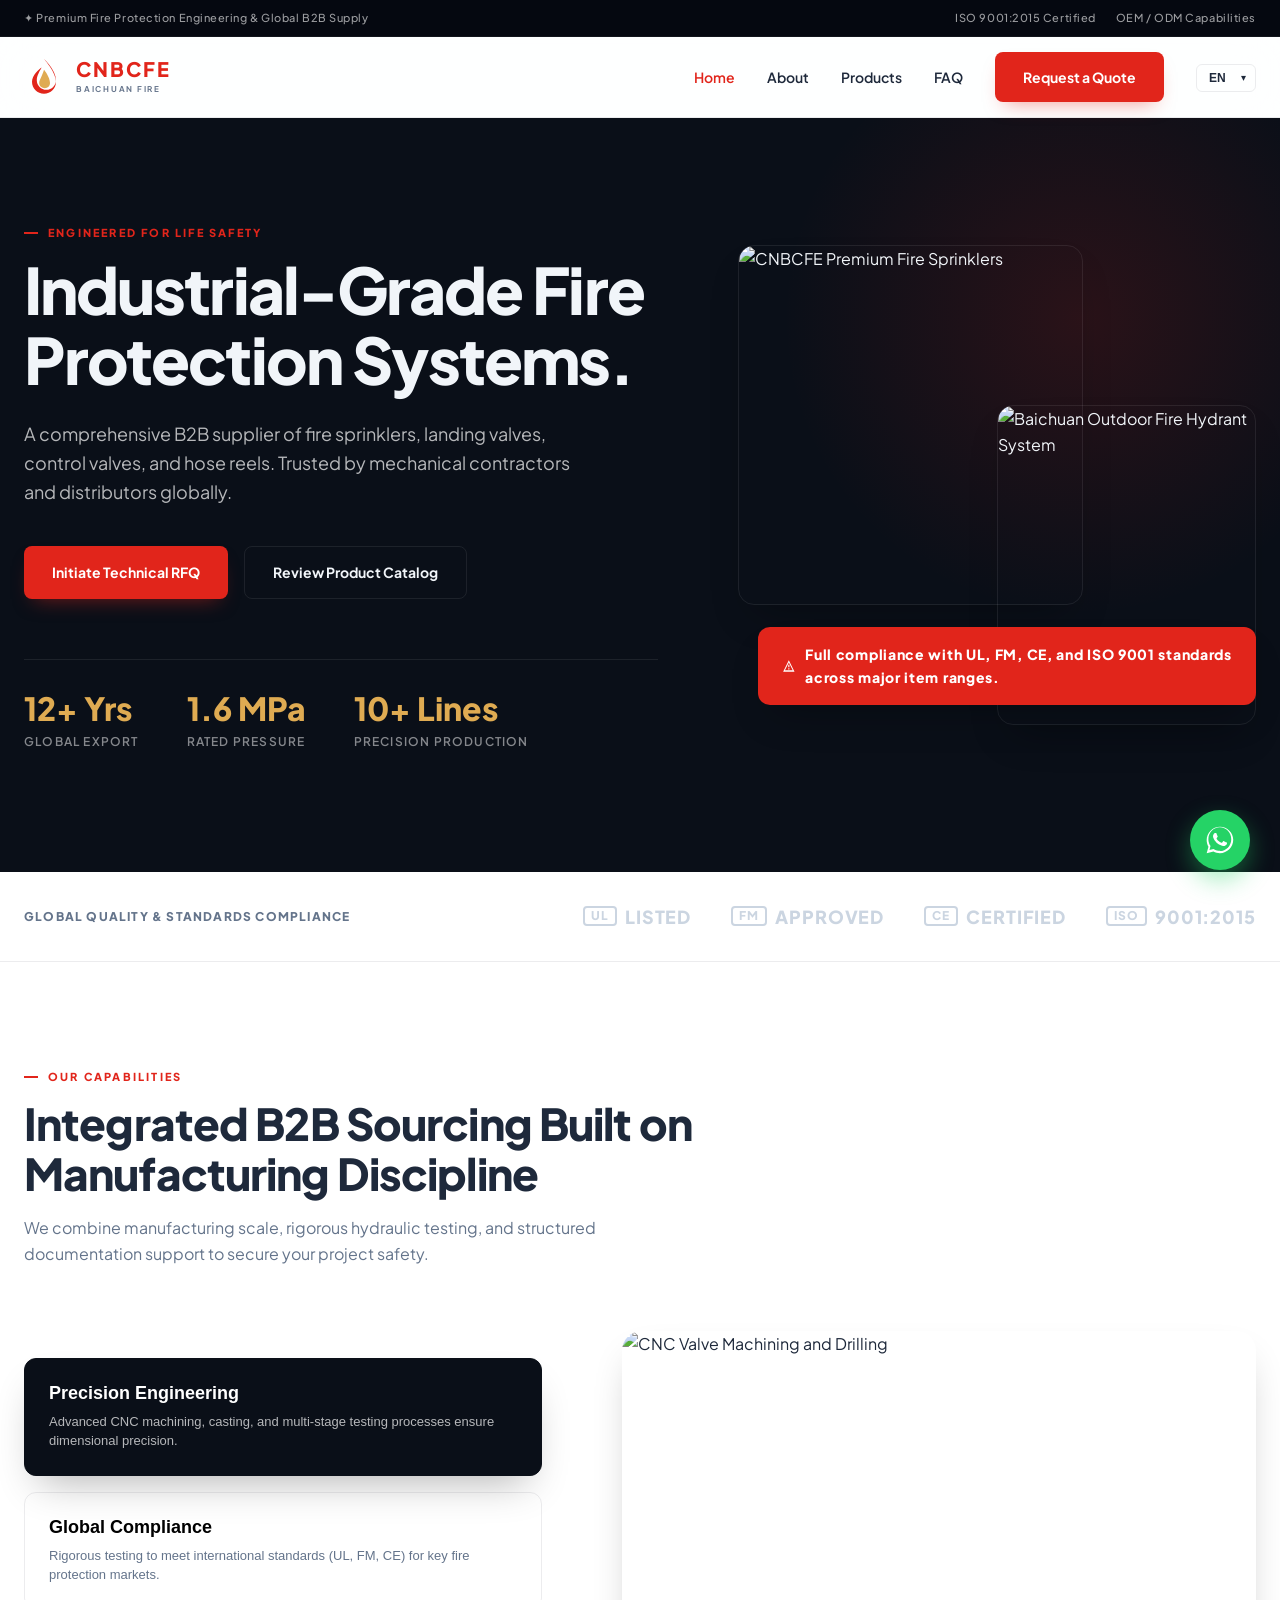
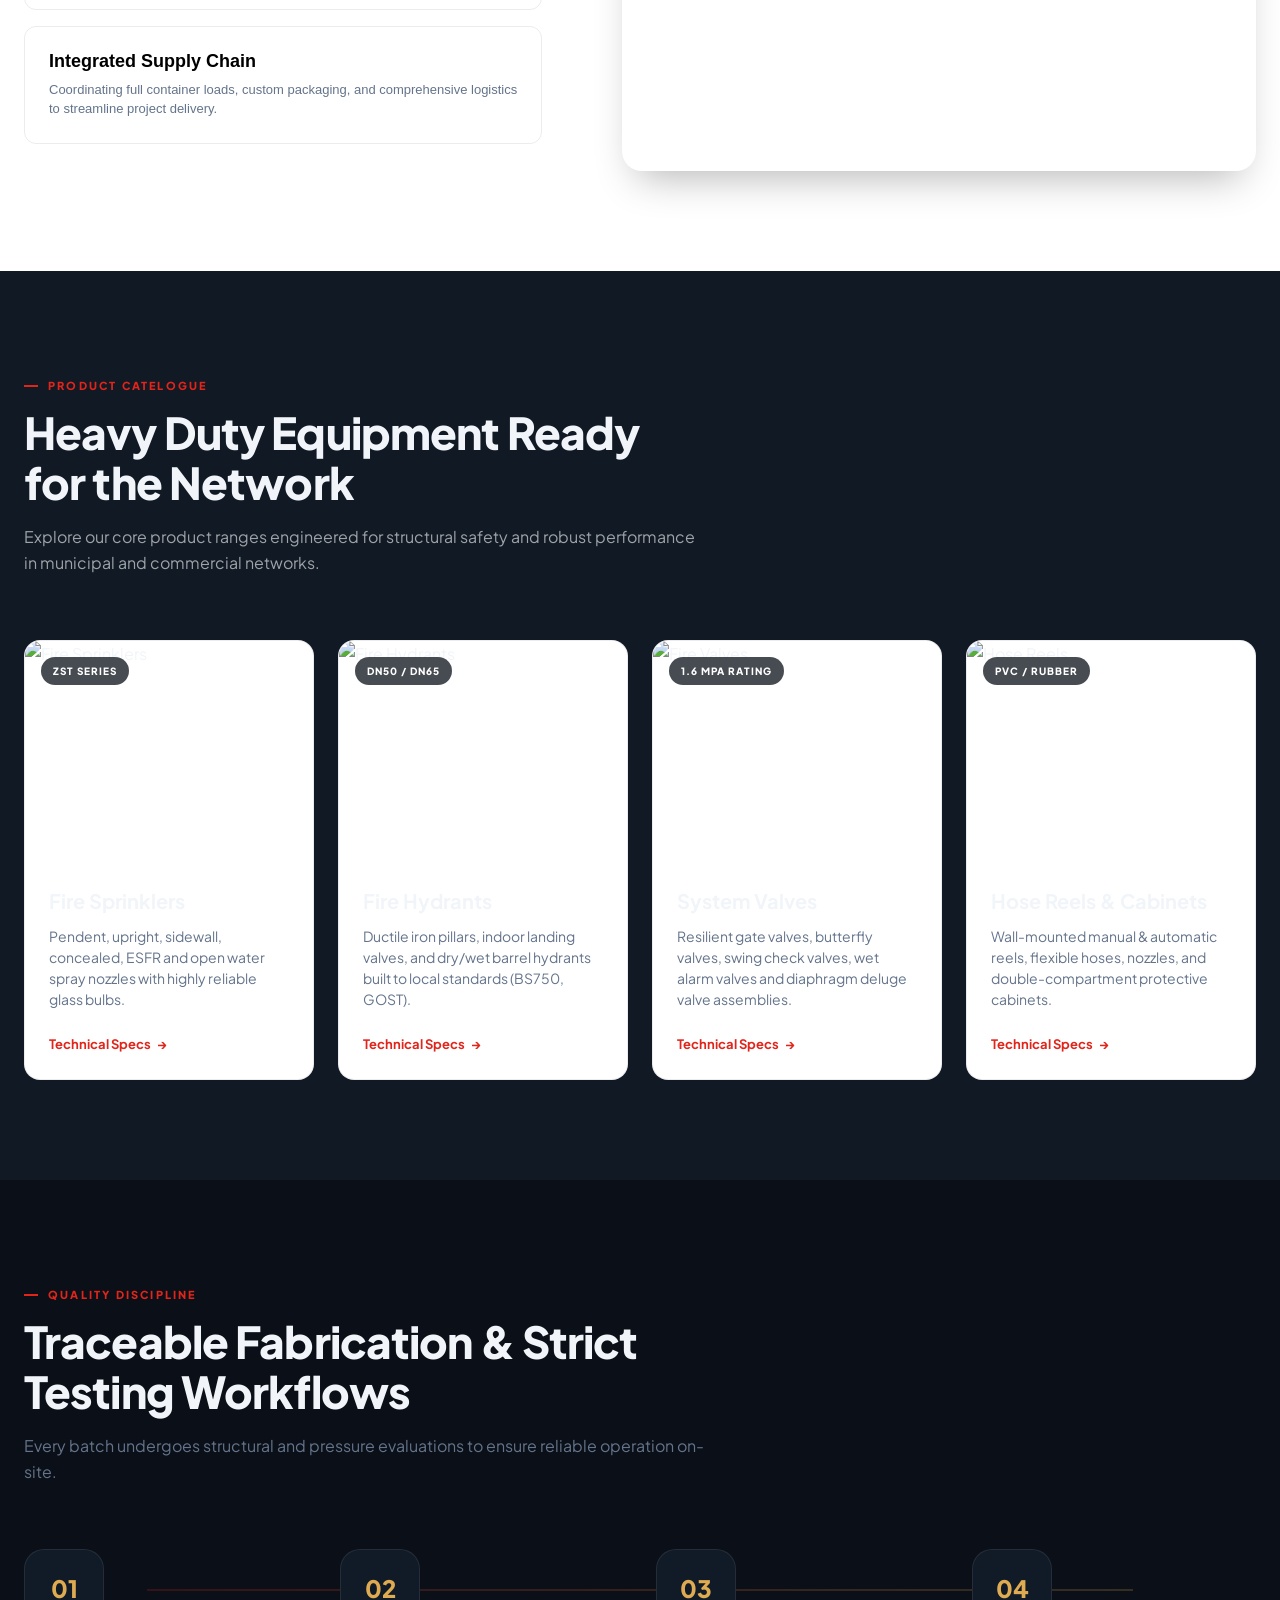
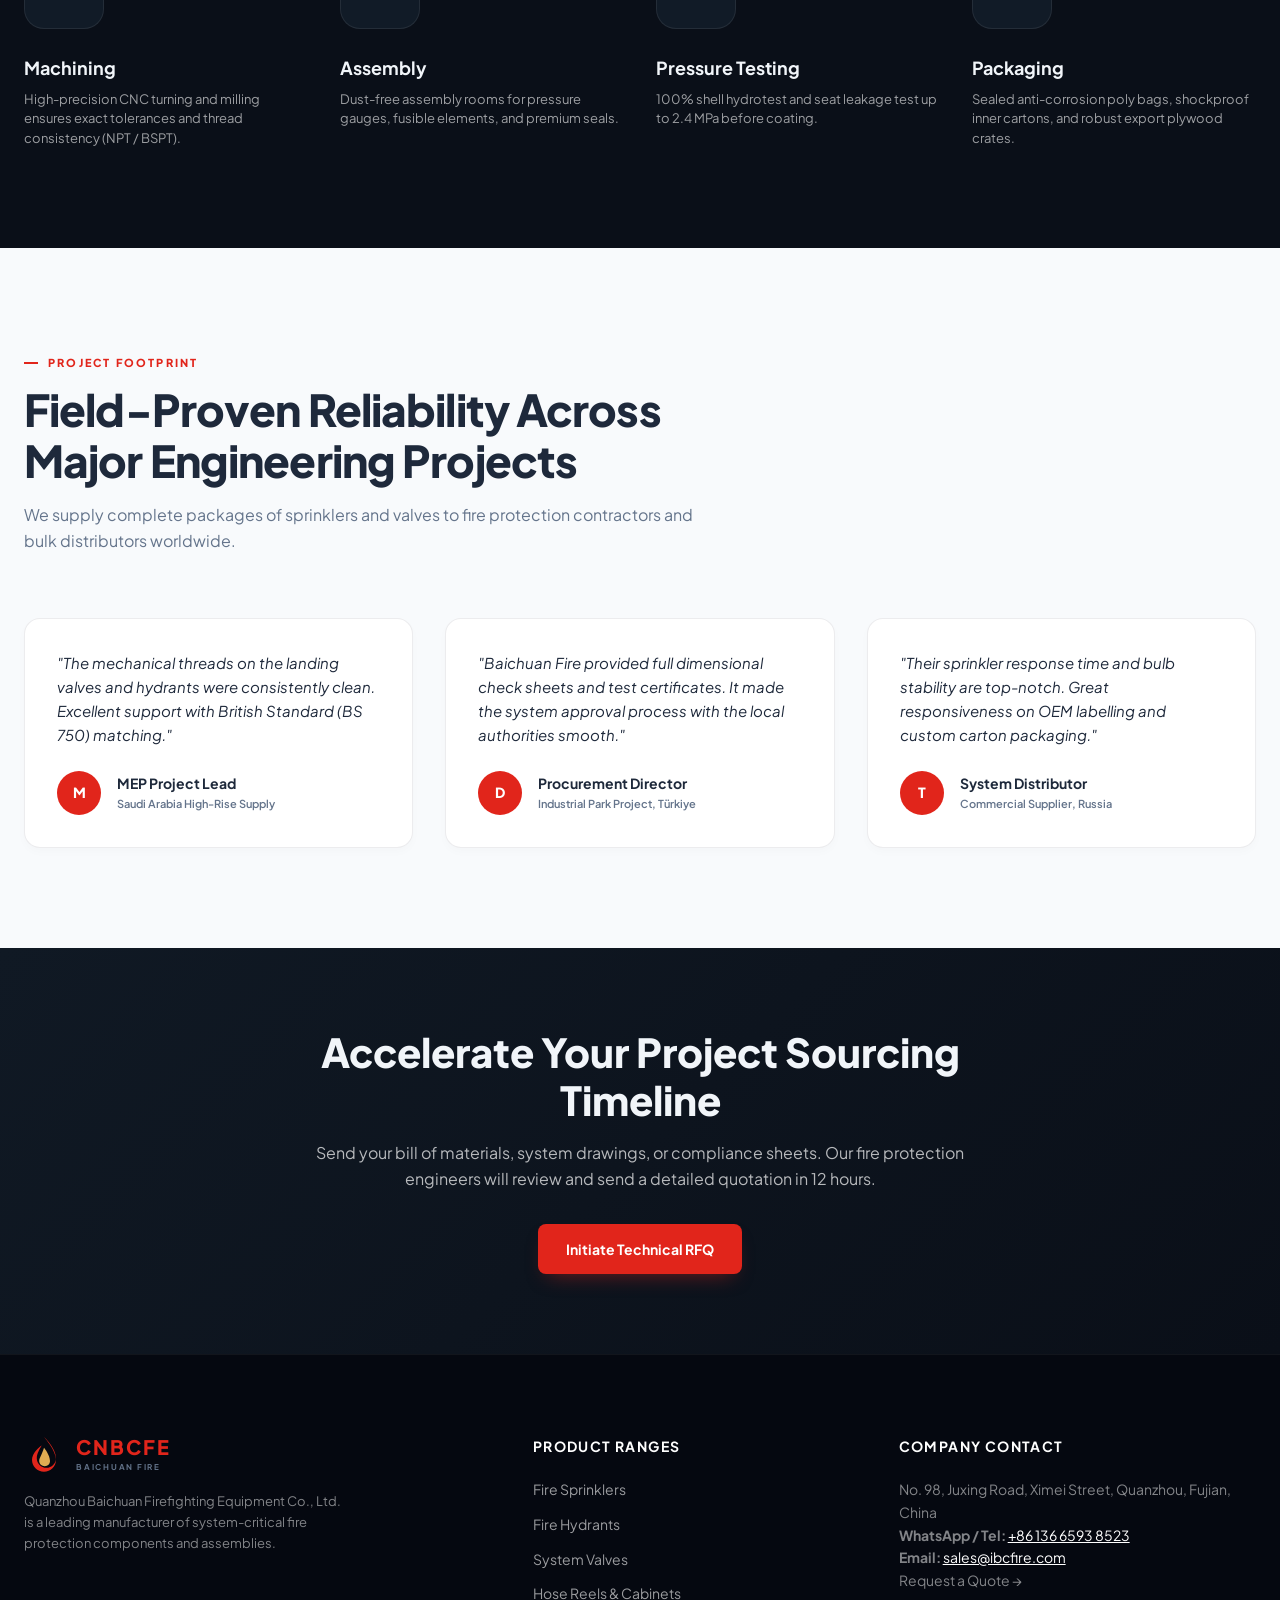
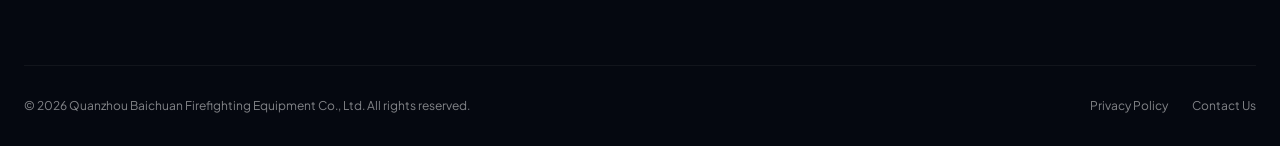
==== commit 5e1dc3d5: "Bind WhatsApp contact number and add floating wa chat widget" ====
--- a/index.html
+++ b/index.html
@@ -353,7 +353,8 @@
       <div class="footer-nav-col">
         <h4>Company Contact</h4>
         <p>No. 98, Juxing Road, Ximei Street, Quanzhou, Fujian, China</p>
-        <p>WhatsApp & Business Email details can be added before launch.</p>
+        <p><strong>WhatsApp / Tel:</strong> <a href="https://wa.me/8613665938523" target="_blank" style="color:#fff; text-decoration:underline;">+86 136 6593 8523</a></p>
+        <p><strong>Email:</strong> <a href="mailto:sales@ibcfire.com" style="color:#fff; text-decoration:underline;">sales@ibcfire.com</a></p>
         <a class="footer-cta" href="contact.html">Request a Quote →</a>
       </div>
     </div>
@@ -367,5 +368,11 @@
   </footer>
 
   <script src="assets/script.js"></script>
+  <!-- Floating WhatsApp Widget -->
+  <a href="https://wa.me/8613665938523" class="whatsapp-float" target="_blank" aria-label="Contact us on WhatsApp">
+    <svg viewBox="0 0 24 24" width="32" height="32" fill="currentColor">
+      <path d="M12.031 2C6.49 2 2 6.502 2 12.047c0 1.83.491 3.543 1.34 5.038L2 22l5.093-1.316c1.433.784 3.064 1.233 4.793 1.233h.005c5.54 0 10.03-4.502 10.03-10.047C21.921 6.502 17.43 2 12.031 2zM12.03 20.124h-.003c-1.618 0-3.202-.435-4.578-1.257l-.328-.195-3.03.782.795-2.953-.213-.34c-.902-1.434-1.378-3.093-1.378-4.803 0-4.912 3.843-8.91 8.57-8.91 4.724 0 8.57 3.998 8.57 8.913 0 4.913-3.846 8.911-8.573 8.911zm4.695-6.398c-.258-.128-1.52-.75-1.758-.836-.237-.087-.41-.128-.58.128-.173.256-.667.836-.818.995-.15.16-.3.178-.558.05-.258-.128-1.09-.402-2.077-1.284-.768-.686-1.288-1.535-1.438-1.792-.15-.257-.016-.397.113-.524.116-.114.258-.298.387-.446.13-.15.172-.256.258-.426.087-.17.043-.32-.022-.446-.065-.128-.58-1.4-.795-1.92-.208-.502-.418-.432-.58-.437-.15-.005-.32-.005-.494-.005-.173 0-.455.064-.693.32-.237.256-.906.885-.906 2.158 0 1.272.925 2.502 1.053 2.673.13.17 1.82 2.785 4.41 3.902.617.266 1.1.425 1.474.545.62.196 1.185.168 1.631.1.497-.075 1.52-.62 1.737-1.22.217-.6.217-1.112.15-1.22-.065-.108-.238-.17-.497-.298z"/>
+    </svg>
+  </a>
 </body>
 </html>
--- a/assets/styles.css
+++ b/assets/styles.css
@@ -1302,3 +1302,26 @@
     text-align: center;
   }
 }
+
+
+/* Floating WhatsApp Widget */
+.whatsapp-float {
+  position: fixed;
+  bottom: 30px;
+  right: 30px;
+  width: 60px;
+  height: 60px;
+  background-color: #25d366;
+  color: #fff;
+  border-radius: 50%;
+  display: grid;
+  place-items: center;
+  box-shadow: 0 10px 25px rgba(37, 211, 102, 0.4);
+  z-index: 999;
+  transition: all 0.3s cubic-bezier(0.4, 0, 0.2, 1);
+}
+
+.whatsapp-float:hover {
+  transform: scale(1.1) translateY(-4px);
+  box-shadow: 0 12px 30px rgba(37, 211, 102, 0.5);
+}
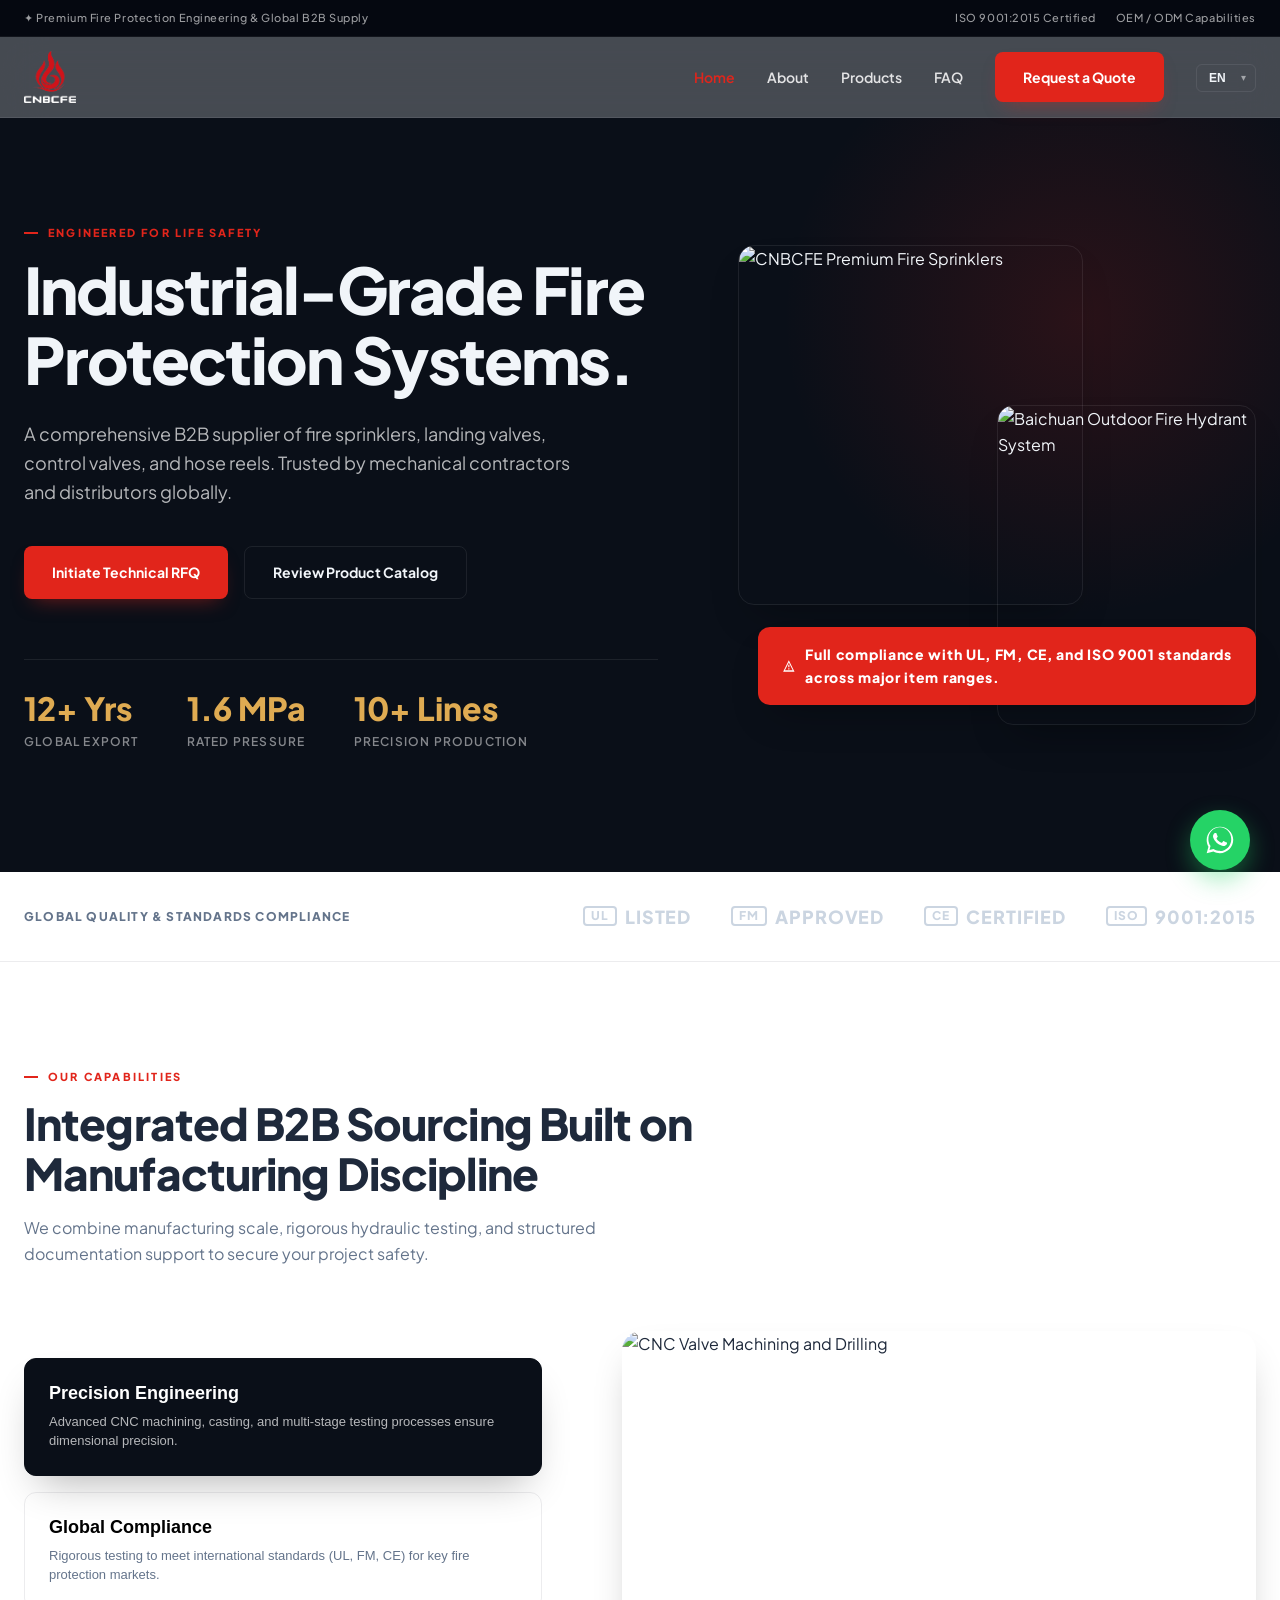
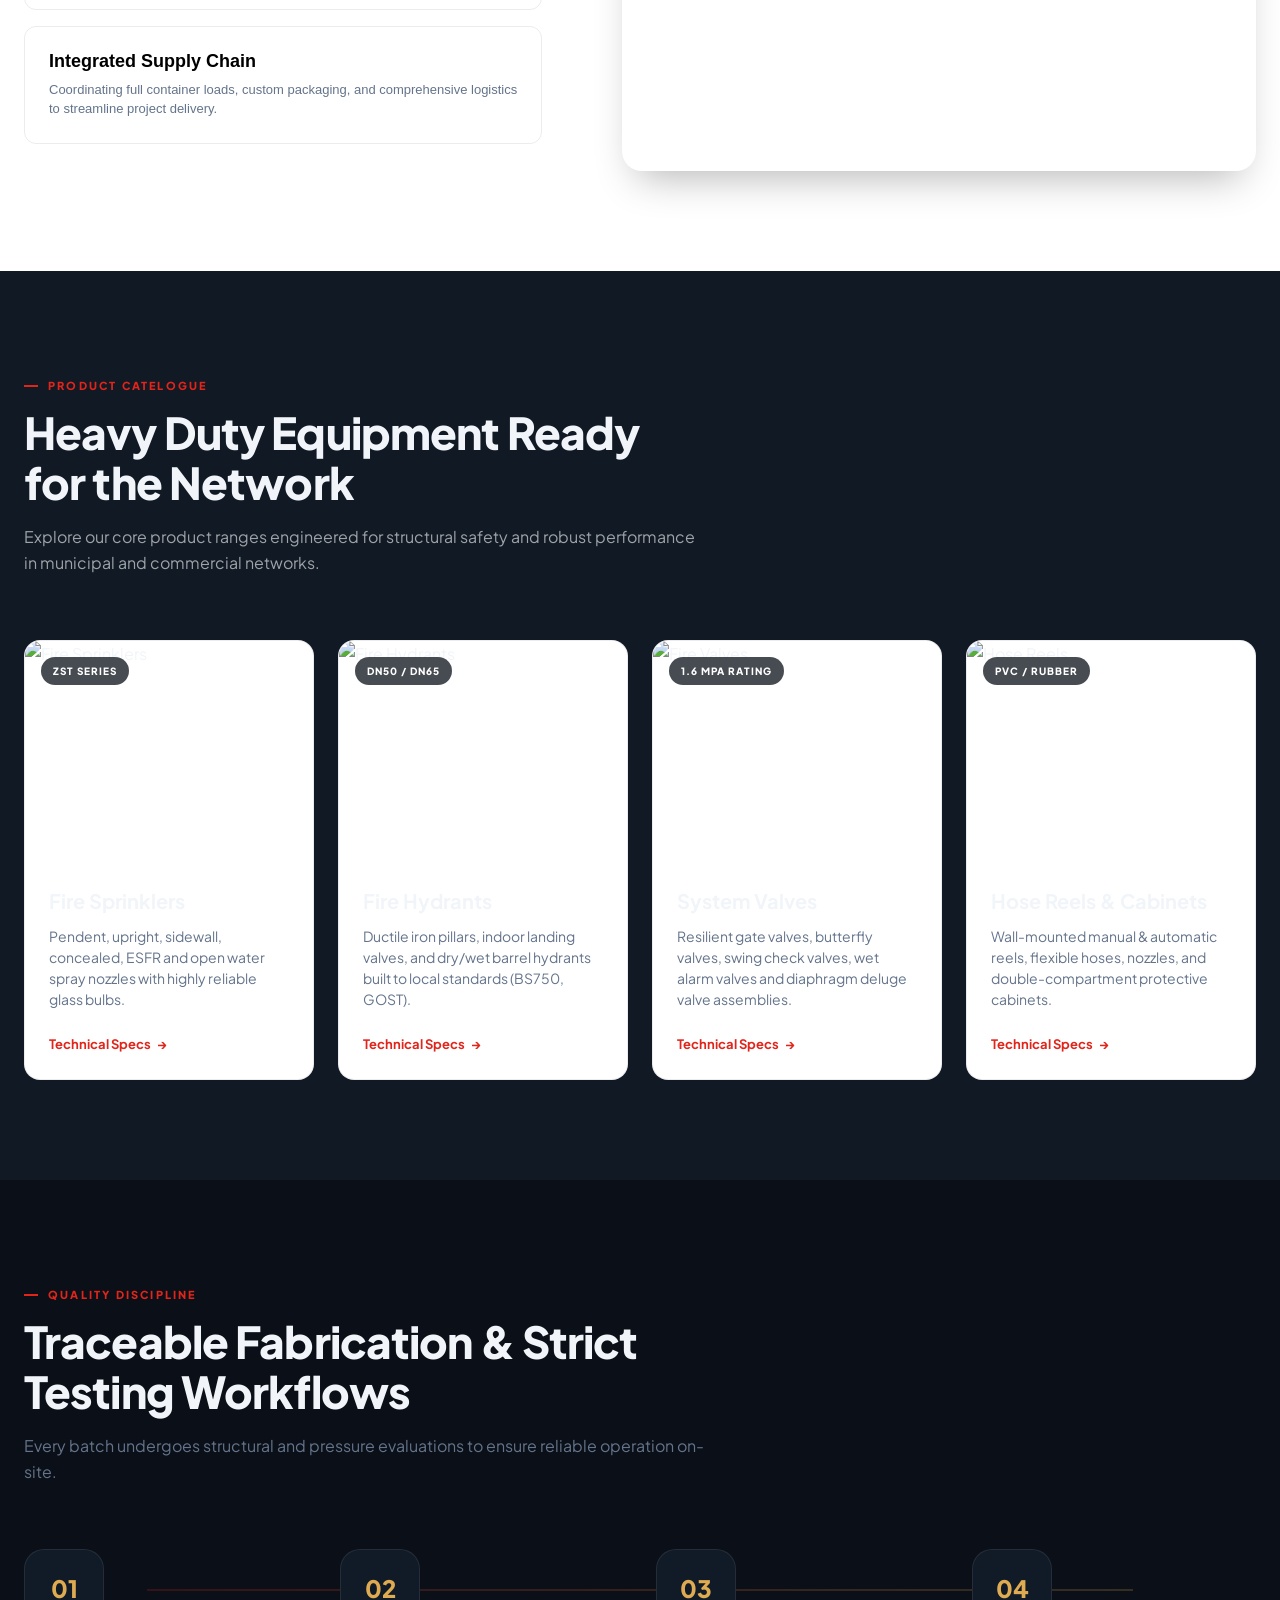
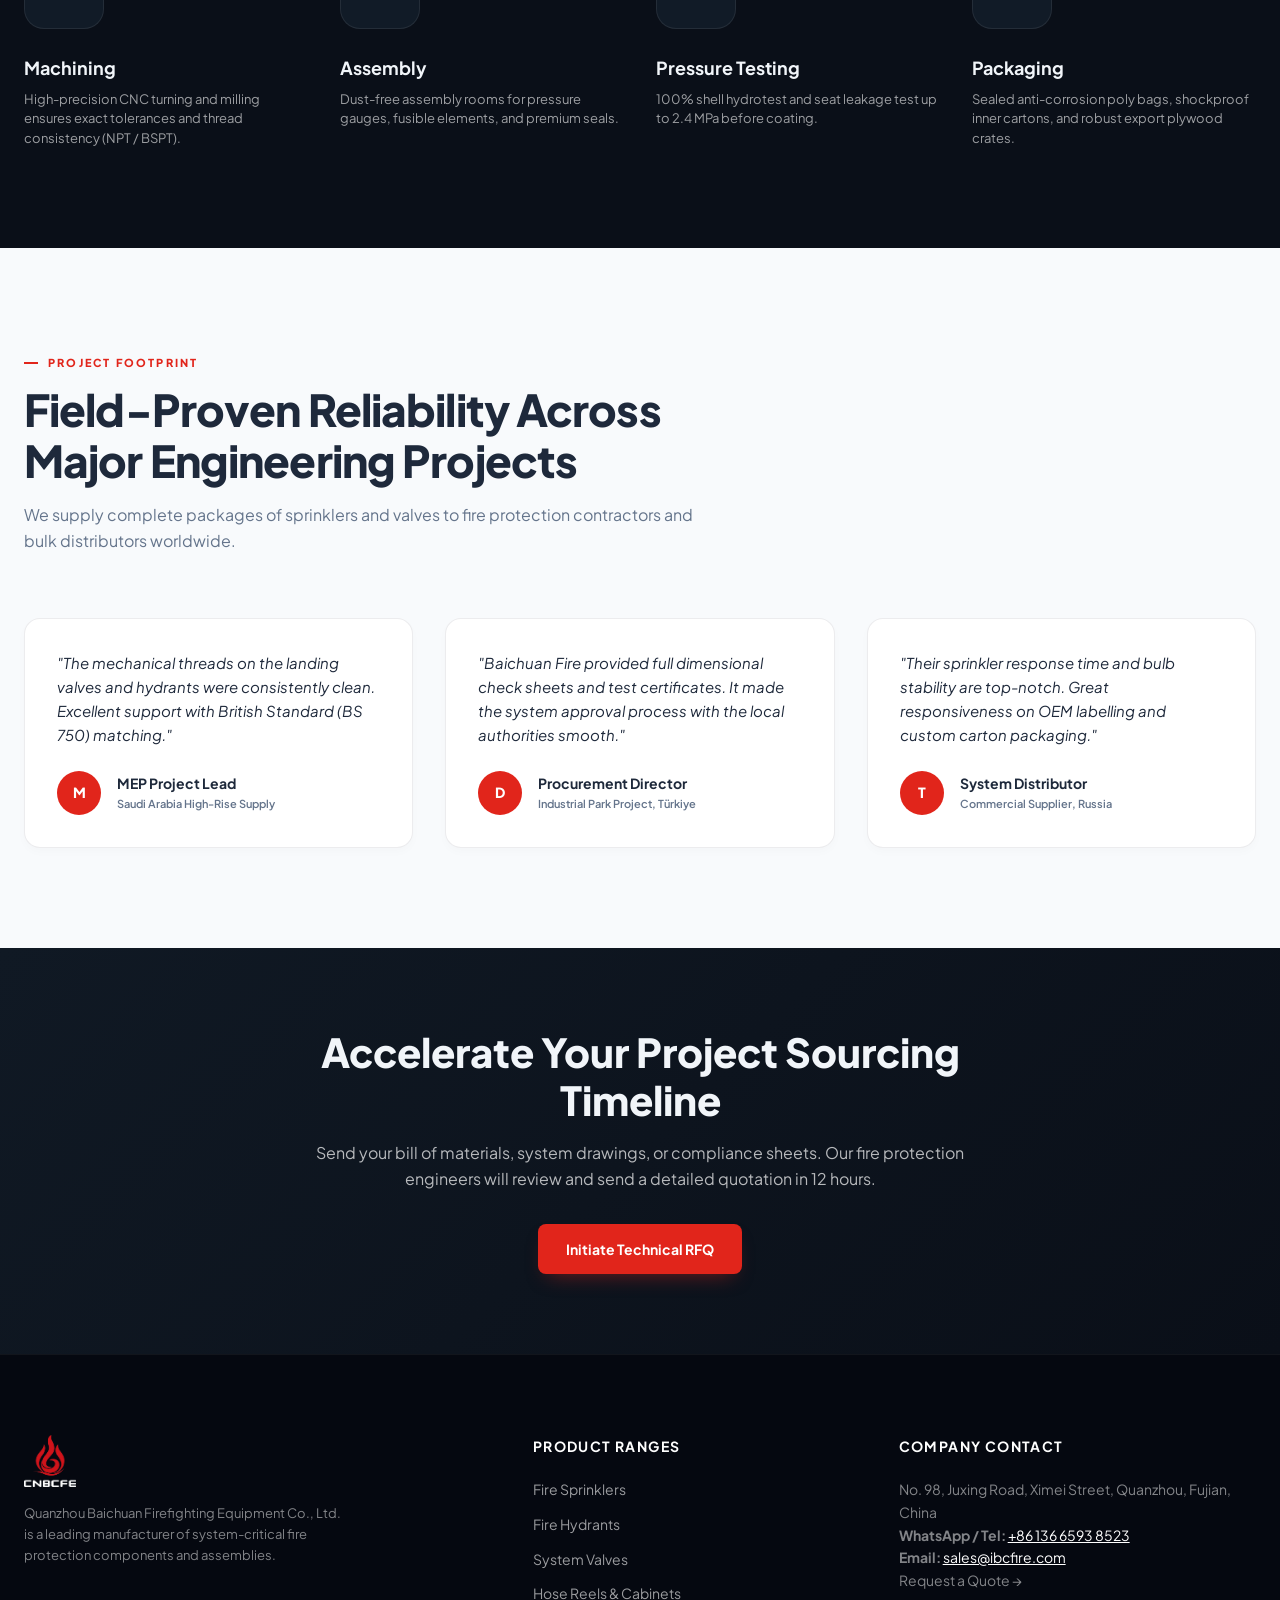
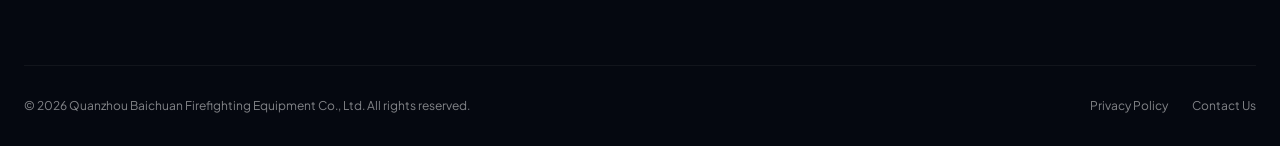
==== commit 55d2930c: "style: replace old SVG logo with the official transparent CNBCFE logo on all 10 pages" ====
--- a/index.html
+++ b/index.html
@@ -38,15 +38,7 @@
   <header class="site-header">
     <div class="container nav-wrap">
       <a class="brand" href="index.html" aria-label="Baichuan Fire Home">
-        <!-- SVG Custom Flame Logo -->
-        <svg class="logo-icon" viewBox="0 0 100 100" fill="none" xmlns="http://www.w3.org/2000/svg">
-          <path d="M50 5C50 5 80 32 80 58C80 71.2548 69.2548 82 56 82C42.7452 82 32 71.2548 32 58C32 46 39.5 35 44 26C38 30 20 45 20 62C20 78.5685 33.4315 92 50 92C66.5685 92 80 78.5685 80 62C80 38 50 5 50 5Z" fill="#e1251b"/>
-          <path d="M50 32C50 32 65 50 65 65C65 72.5 59.5 78 52 78C44.5 78 38 72.5 38 65C38 58 45.5 48 50 32Z" fill="#dfab52"/>
-        </svg>
-        <div class="brand-text">
-          <span class="brand-title">CNBCFE</span>
-          <span class="brand-subtitle">BAICHUAN FIRE</span>
-        </div>
+        <img class="logo-img" src="assets/images/logo.png" alt="CNBCFE Logo">
       </a>
       
       <button class="nav-toggle" aria-label="Toggle navigation" aria-expanded="false">
@@ -330,14 +322,7 @@
     <div class="container footer-grid">
       <div class="footer-brand">
         <a class="brand brand-footer" href="index.html">
-          <svg class="logo-icon" viewBox="0 0 100 100" fill="none" xmlns="http://www.w3.org/2000/svg">
-            <path d="M50 5C50 5 80 32 80 58C80 71.2548 69.2548 82 56 82C42.7452 82 32 71.2548 32 58C32 46 39.5 35 44 26C38 30 20 45 20 62C20 78.5685 33.4315 92 50 92C66.5685 92 80 78.5685 80 62C80 38 50 5 50 5Z" fill="#e1251b"/>
-            <path d="M50 32C50 32 65 50 65 65C65 72.5 59.5 78 52 78C44.5 78 38 72.5 38 65C38 58 45.5 48 50 32Z" fill="#dfab52"/>
-          </svg>
-          <div class="brand-text">
-            <span class="brand-title">CNBCFE</span>
-            <span class="brand-subtitle">BAICHUAN FIRE</span>
-          </div>
+          <img class="logo-img" src="assets/images/logo.png" alt="CNBCFE Logo">
         </a>
         <p>Quanzhou Baichuan Firefighting Equipment Co., Ltd. is a leading manufacturer of system-critical fire protection components and assemblies.</p>
       </div>
--- a/assets/styles.css
+++ b/assets/styles.css
@@ -156,16 +156,16 @@
   position: sticky;
   top: 0;
   z-index: 100;
-  background-color: rgba(255, 255, 255, 0.85);
+  background-color: rgba(10, 15, 24, 0.75);
   backdrop-filter: blur(20px);
-  border-bottom: 1px solid var(--border-light);
+  border-bottom: 1px solid var(--border-dark);
+  color: var(--text-dark);
   transition: var(--transition);
 }
 
 .site-header.scrolled {
   background-color: rgba(10, 15, 24, 0.95);
-  border-bottom-color: var(--border-dark);
-  color: var(--text-dark);
+  box-shadow: 0 10px 30px rgba(0, 0, 0, 0.2);
 }
 
 .nav-wrap {
@@ -181,9 +181,15 @@
   gap: 12px;
 }
 
-.logo-icon {
-  width: 40px;
-  height: 40px;
+.logo-img {
+  height: 52px;
+  width: auto;
+  display: block;
+  transition: var(--transition);
+}
+
+.logo-img:hover {
+  transform: scale(1.05);
 }
 
 .brand-text {
@@ -203,12 +209,8 @@
   font-size: 8px;
   font-weight: 700;
   letter-spacing: 0.22em;
-  color: var(--text-muted);
+  color: rgba(255, 255, 255, 0.5);
   margin-top: 4px;
-}
-
-.site-header.scrolled .brand-subtitle {
-  color: rgba(255, 255, 255, 0.5);
 }
 
 .nav-menu {
@@ -220,11 +222,7 @@
 .nav-link {
   font-size: 14px;
   font-weight: 600;
-  color: var(--text-light);
-}
-
-.site-header.scrolled .nav-link {
-  color: var(--text-dark);
+  color: rgba(255, 255, 255, 0.85);
 }
 
 .nav-link:hover, .nav-link.active {
@@ -238,18 +236,13 @@
 .lang-select {
   appearance: none;
   background-color: transparent;
-  border: 1px solid var(--border-light);
+  border: 1px solid var(--border-dark);
   padding: 6px 28px 6px 12px;
   font-size: 12px;
   font-weight: 700;
-  color: var(--text-light);
+  color: var(--text-dark);
   border-radius: 6px;
   cursor: pointer;
-}
-
-.site-header.scrolled .lang-select {
-  border-color: var(--border-dark);
-  color: var(--text-dark);
 }
 
 .lang-select-wrapper::after {
@@ -260,6 +253,7 @@
   transform: translateY(-50%);
   font-size: 10px;
   pointer-events: none;
+  color: rgba(255, 255, 255, 0.5);
 }
 
 .nav-toggle {
@@ -276,13 +270,9 @@
   display: block;
   width: 100%;
   height: 2px;
-  background-color: var(--text-light);
+  background-color: var(--text-dark);
   position: absolute;
   transition: var(--transition);
-}
-
-.site-header.scrolled .nav-toggle span {
-  background-color: var(--text-dark);
 }
 
 .nav-toggle span:nth-child(1) { top: 4px; }
@@ -1223,11 +1213,12 @@
     top: 80px;
     left: 24px;
     right: 24px;
-    background-color: var(--surface-light);
-    border: 1px solid var(--border-light);
+    background-color: rgba(16, 25, 36, 0.98);
+    backdrop-filter: blur(20px);
+    border: 1px solid rgba(255, 255, 255, 0.08);
     border-radius: 16px;
     padding: 24px;
-    box-shadow: var(--shadow-premium);
+    box-shadow: 0 20px 40px rgba(0, 0, 0, 0.4);
     flex-direction: column;
     align-items: stretch;
     gap: 16px;
@@ -1249,13 +1240,6 @@
   .nav-toggle.open span:nth-child(3) {
     transform: rotate(-45deg);
     top: 11px;
-  }
-  .site-header.scrolled .nav-menu {
-    background-color: var(--surface-dark);
-    border-color: var(--border-dark);
-  }
-  .site-header.scrolled .nav-menu .nav-link {
-    color: var(--text-dark);
   }
   .lang-select-wrapper {
     margin-top: 8px;
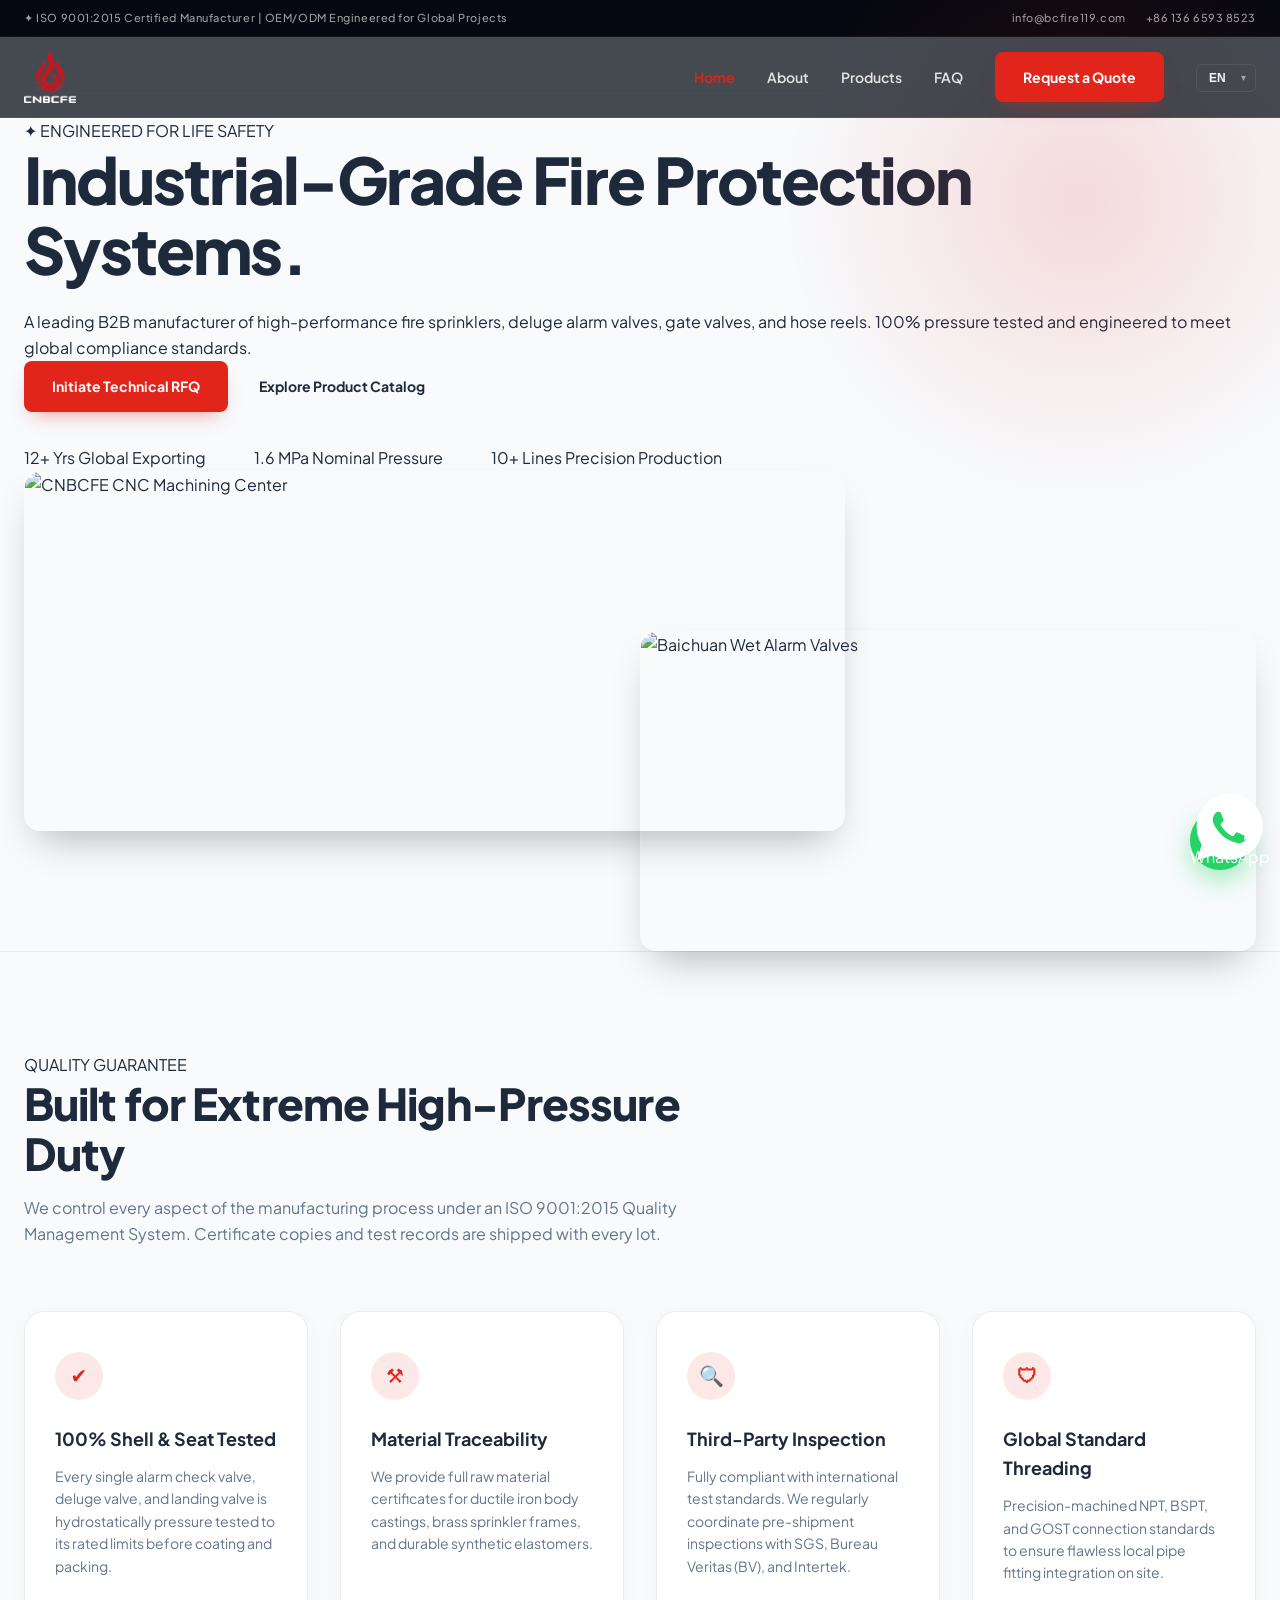
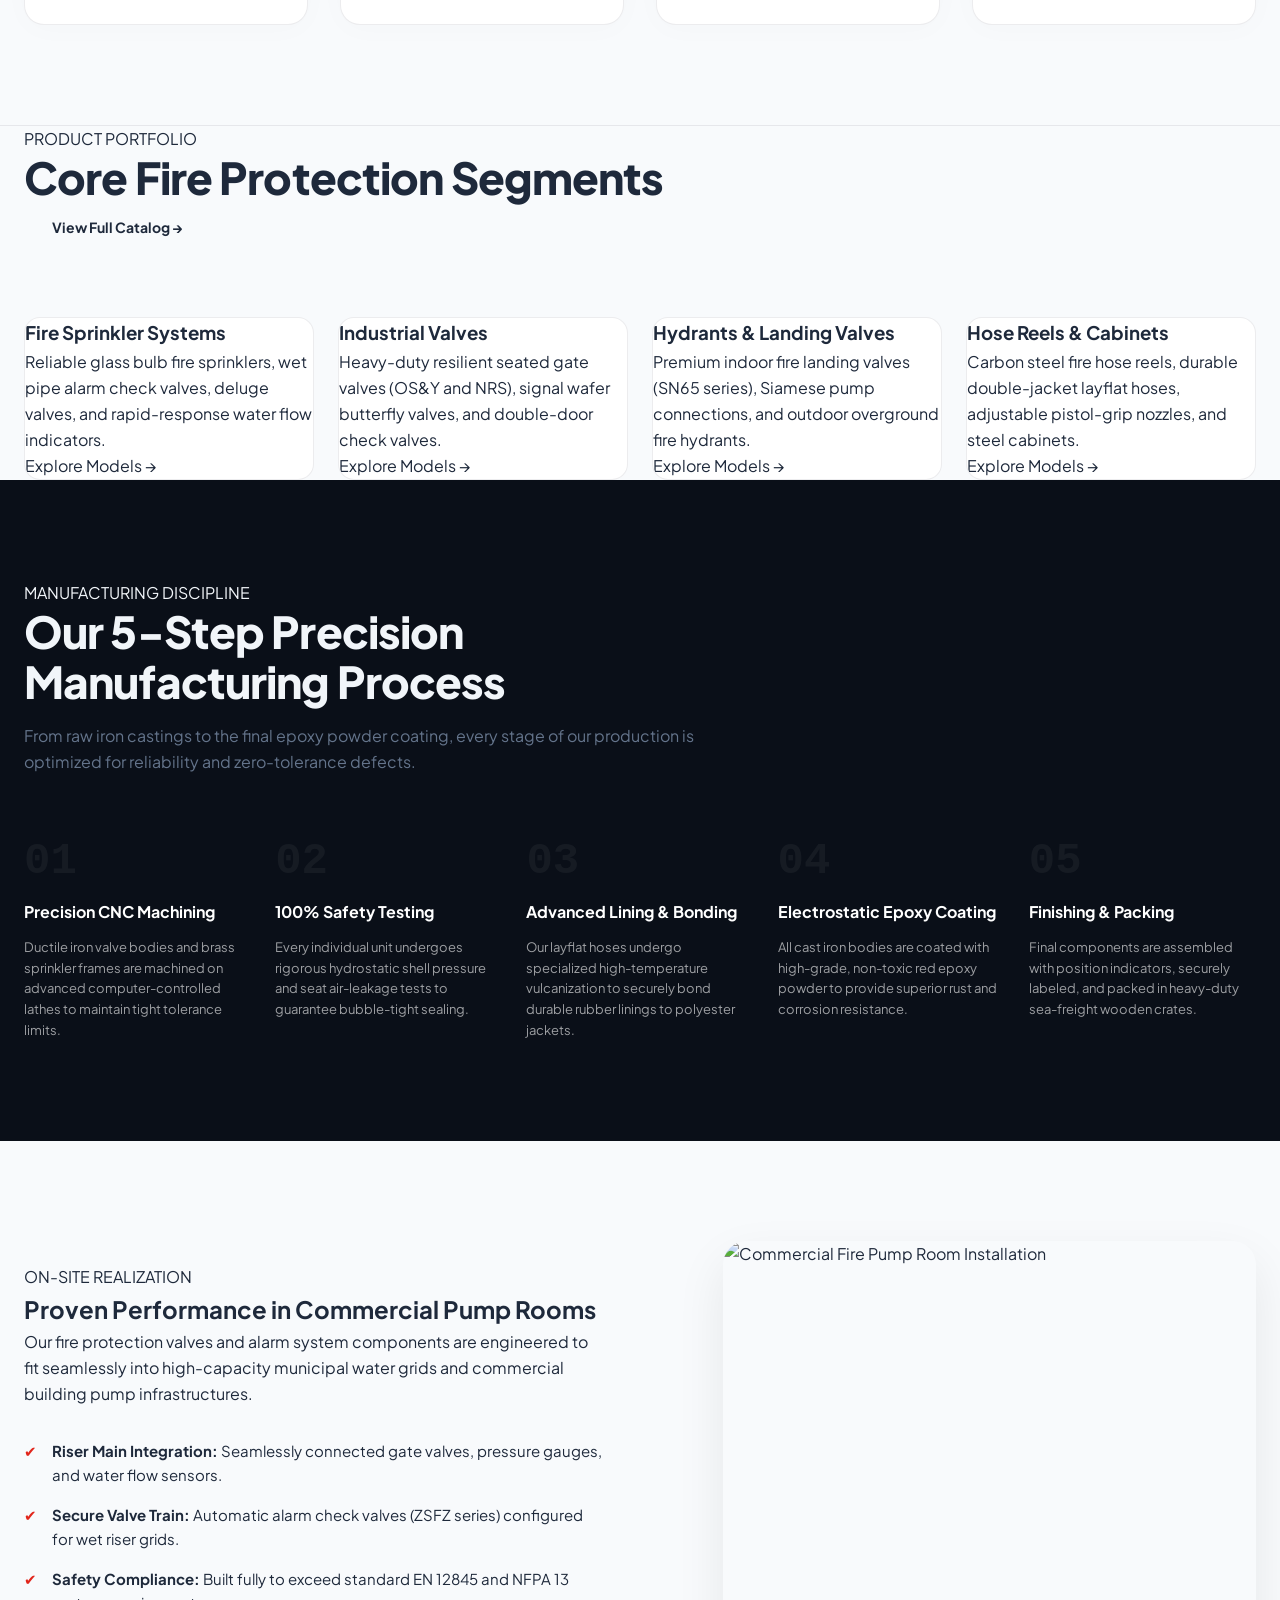
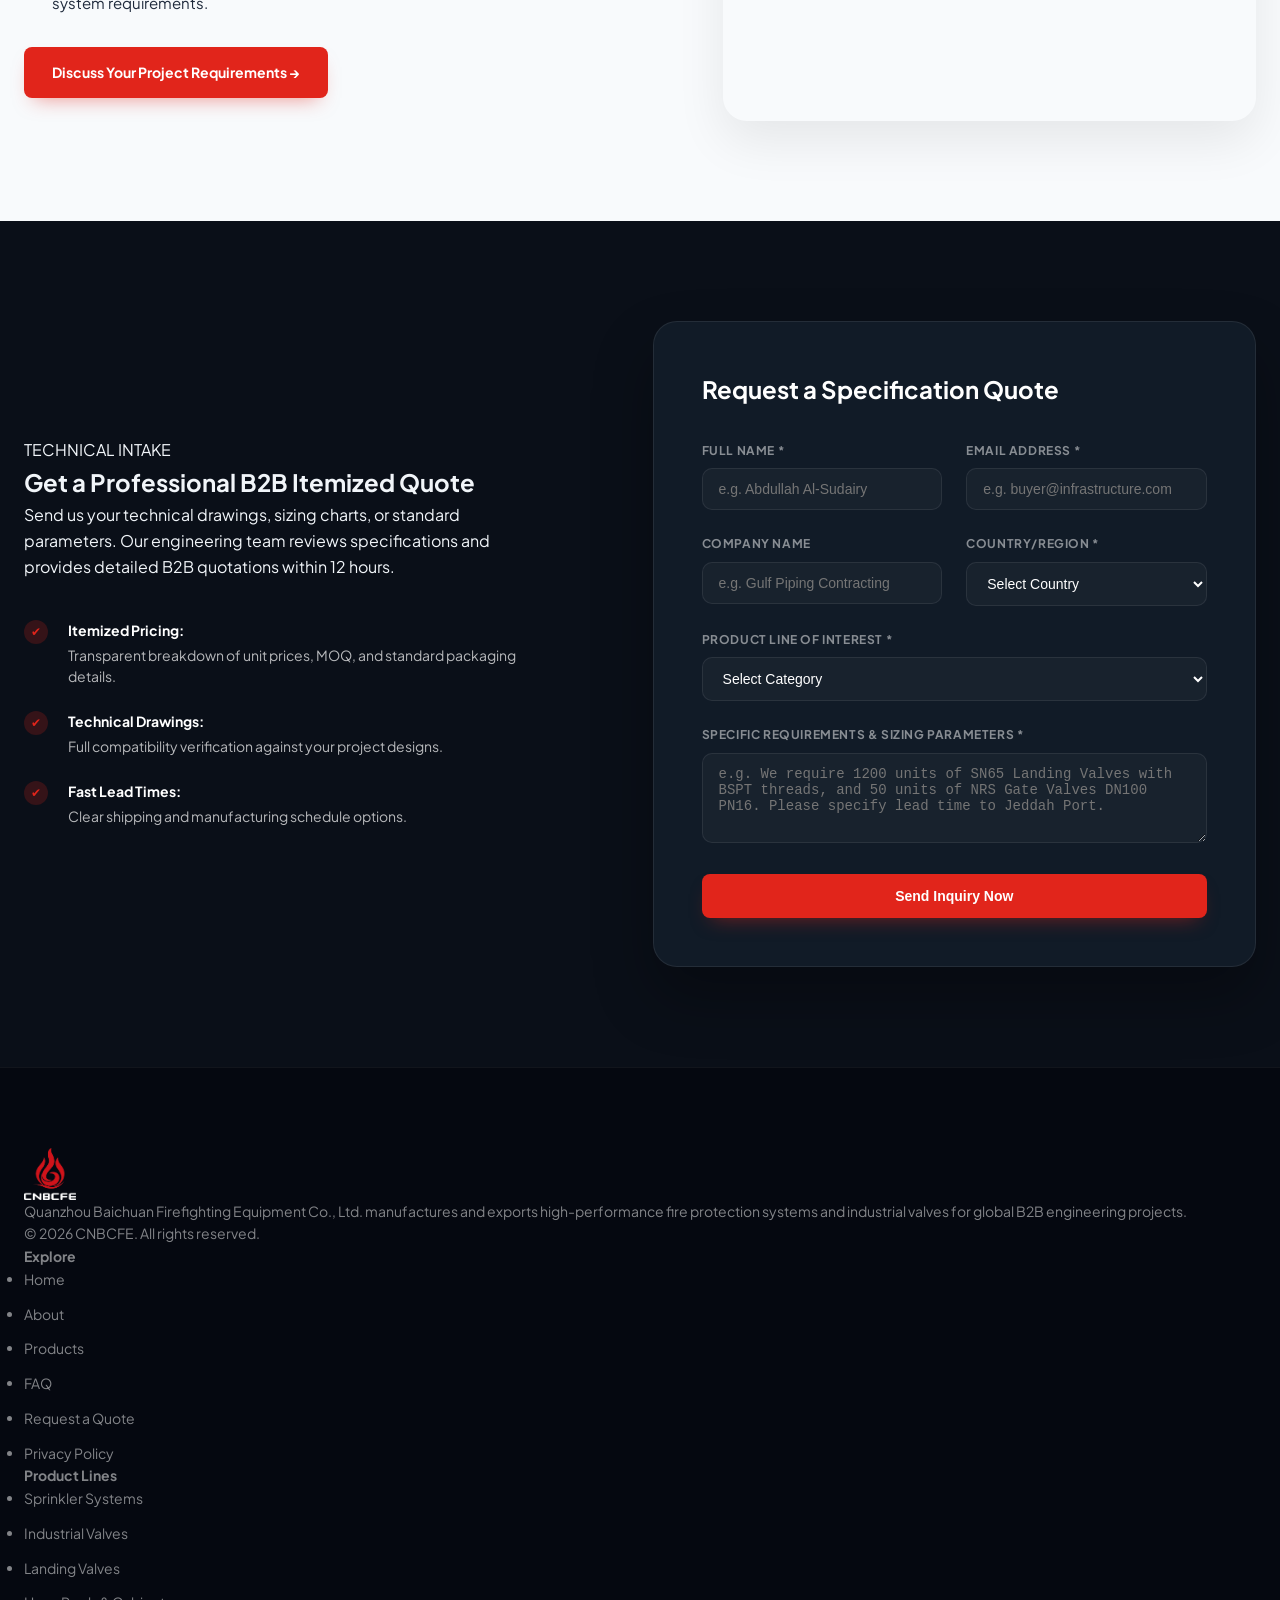
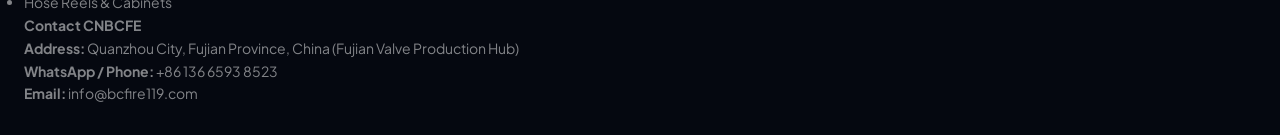
==== commit 66e10e55: "feat: complete premium B2B typesetting makeover matching wanlian911 and enforce global cache-busting" ====
--- a/index.html
+++ b/index.html
@@ -3,33 +3,23 @@
 <head>
   <meta charset="utf-8">
   <meta name="viewport" content="width=device-width, initial-scale=1">
-  <title>Industrial Fire Protection Equipment Manufacturer | Baichuan Fire</title>
-  <meta name="description" content="Quanzhou Baichuan Firefighting Equipment Co., Ltd. is a premium B2B manufacturer and OEM supplier of fire sprinklers, landing valves, alarm valves, and hose reels.">
-  <link rel="canonical" href="https://bcfire119.com/">
-  <link rel="stylesheet" href="assets/styles.css">
-  <script type="application/ld+json">
-  {
-    "@context": "https://schema.org",
-    "@type": "Organization",
-    "name": "Quanzhou Baichuan Firefighting Equipment Co., Ltd.",
-    "url": "https://bcfire119.com/",
-    "logo": "https://sc02.alicdn.com/kf/Scea5b2cc44e54972b8ef6300a7156fbe0.jpg",
-    "brand": {
-      "@type": "Brand",
-      "name": "CNBCFE"
-    },
-    "description": "High-end industrial B2B manufacturer supplying fire sprinklers, hydrants, control valves, alarm systems, and hose reels to global markets."
-  }
-  </script>
+  <title>Quanzhou Baichuan Firefighting Equipment Co., Ltd. | Premium B2B Fire Protection Systems</title>
+  <meta name="description" content="ISO 9001:2015 certified manufacturer of industrial-grade fire sprinklers, landing valves, control valves, and hose reels. Trusted for global projects.">
+  <link rel="stylesheet" href="assets/styles.css?v=2.5">
 </head>
 <body>
+
   <!-- Topbar -->
   <div class="topbar">
     <div class="container topbar-inner">
-      <span>✦ Premium Fire Protection Engineering & Global B2B Supply</span>
+      <div class="topbar-info">
+        <span data-i18n="topbar.cert">✦ ISO 9001:2015 Certified Manufacturer</span>
+        <span class="separator">|</span>
+        <span data-i18n="topbar.lead">OEM/ODM Engineered for Global Projects</span>
+      </div>
       <div class="topbar-links">
-        <span>ISO 9001:2015 Certified</span>
-        <span>OEM / ODM Capabilities</span>
+        <a href="mailto:info@bcfire119.com">info@bcfire119.com</a>
+        <a href="tel:+8613665938523">+86 136 6593 8523</a>
       </div>
     </div>
   </div>
@@ -65,299 +55,352 @@
     </div>
   </header>
 
-  <!-- Main Content -->
   <main>
     <!-- Hero Section -->
-    <section class="hero">
+    <section class="hero-section">
       <div class="hero-glow"></div>
-      <div class="container hero-grid">
+      <div class="container hero-inner">
         <div class="hero-content">
-          <span class="eyebrow" data-i18n="hero.eyebrow">Engineered for Life Safety</span>
-          <h1 data-i18n="hero.title">Industrial-Grade <span>Fire Protection Systems.</span></h1>
-          <p class="hero-desc" data-i18n="hero.lead">A comprehensive B2B supplier of fire sprinklers, landing valves, control valves, and hose reels. Trusted by mechanical contractors and distributors globally.</p>
-          <div class="hero-btns">
-            <a class="btn btn-primary" href="contact.html" data-i18n="hero.cta">Initiate Technical RFQ</a>
-            <a class="btn btn-secondary" href="products.html" data-i18n="hero.secondary">Review Product Catalog</a>
-          </div>
+          <span class="hero-badge" data-i18n="hero.badge">✦ ENGINEERED FOR LIFE SAFETY</span>
+          <h1 class="hero-title" data-i18n="hero.title">Industrial-Grade Fire Protection Systems</h1>
+          <p class="hero-subtitle" data-i18n="hero.subtitle">A leading B2B manufacturer of high-performance fire sprinklers, deluge alarm valves, gate valves, and hose reels. 100% pressure tested and engineered to meet global compliance standards.</p>
+          <div class="hero-actions">
+            <a class="btn btn-primary btn-lg" href="contact.html" data-i18n="hero.cta.rfq">Initiate Technical RFQ</a>
+            <a class="btn btn-outline btn-lg" href="products.html" data-i18n="hero.cta.catalog">Explore Product Catalog</a>
+          </div>
+          
           <div class="hero-stats">
             <div class="stat-item">
-              <h3>12+ Yrs</h3>
-              <p>Global Export</p>
+              <span class="stat-num">12+ Yrs</span>
+              <span class="stat-label" data-i18n="hero.stats.export">Global Exporting</span>
             </div>
             <div class="stat-item">
-              <h3>1.6 MPa</h3>
-              <p>Rated Pressure</p>
+              <span class="stat-num">1.6 MPa</span>
+              <span class="stat-label" data-i18n="hero.stats.pressure">Nominal Pressure</span>
             </div>
             <div class="stat-item">
-              <h3>10+ Lines</h3>
-              <p>Precision Production</p>
-            </div>
-          </div>
-        </div>
-        <div class="hero-image-wrapper">
+              <span class="stat-num">10+ Lines</span>
+              <span class="stat-label" data-i18n="hero.stats.lines">Precision Production</span>
+            </div>
+          </div>
+        </div>
+        
+        <div class="hero-visual">
           <div class="hero-image-grid">
             <div class="hero-img-card hero-img-1">
-              <img src="https://sc02.alicdn.com/kf/Scea5b2cc44e54972b8ef6300a7156fbe0.jpg" alt="CNBCFE Premium Fire Sprinklers">
+              <img src="assets/images/manufacture-1.jpg" alt="CNBCFE CNC Machining Center">
+              <div class="img-caption" data-i18n="hero.caption.cnc">Precision CNC Milling</div>
             </div>
             <div class="hero-img-card hero-img-2">
-              <img src="https://sc02.alicdn.com/kf/Sd6991828a0fd45de809004a27a090ecaX.jpg" alt="Baichuan Outdoor Fire Hydrant System">
-            </div>
-          </div>
-          <div class="hero-floating-badge">
-            <svg width="20" height="20" viewBox="0 0 24 24" fill="none" xmlns="http://www.w3.org/2000/svg">
-              <path d="M12 2L2 22H22L12 2ZM12 6L18.8 19.6H5.2L12 6ZM11 10V14H13V10H11ZM11 16V18H13V16H11Z" fill="#fff"/>
-            </svg>
-            <span data-i18n="hero.note">UL, FM, CE & ISO 9001 Compliant Ranges</span>
-          </div>
-        </div>
-      </div>
-    </section>
-
-    <!-- Certification Strip -->
-    <section class="certs-strip">
-      <div class="container certs-container">
-        <span class="certs-text">Global Quality & Standards Compliance</span>
-        <div class="certs-logos">
-          <div class="cert-logo"><span>UL</span> LISTED</div>
-          <div class="cert-logo"><span>FM</span> APPROVED</div>
-          <div class="cert-logo"><span>CE</span> CERTIFIED</div>
-          <div class="cert-logo"><span>ISO</span> 9001:2015</div>
-        </div>
-      </div>
-    </section>
-
-    <!-- Tabs Capabilities Section -->
-    <section class="section tabs-section">
+              <img src="assets/images/product-showcase.jpg" alt="Baichuan Wet Alarm Valves">
+              <div class="img-caption" data-i18n="hero.caption.testing">100% Seat Leakage Tested</div>
+            </div>
+          </div>
+        </div>
+      </div>
+    </section>
+
+    <!-- Trust Matrix Section -->
+    <section class="trust-section">
+      <div class="container">
+        <div class="section-header text-center">
+          <span class="section-badge">QUALITY GUARANTEE</span>
+          <h2>Built for Extreme High-Pressure Duty</h2>
+          <p class="section-desc">We control every aspect of the manufacturing process under an ISO 9001:2015 Quality Management System. Certificate copies and test records are shipped with every lot.</p>
+        </div>
+        
+        <div class="trust-grid">
+          <div class="trust-card">
+            <div class="trust-icon">✔</div>
+            <h4>100% Shell & Seat Tested</h4>
+            <p>Every single alarm check valve, deluge valve, and landing valve is hydrostatically pressure tested to its rated limits before coating and packing.</p>
+          </div>
+          <div class="trust-card">
+            <div class="trust-icon">⚒</div>
+            <h4>Material Traceability</h4>
+            <p>We provide full raw material certificates for ductile iron body castings, brass sprinkler frames, and durable synthetic elastomers.</p>
+          </div>
+          <div class="trust-card">
+            <div class="trust-icon">🔍</div>
+            <h4>Third-Party Inspection</h4>
+            <p>Fully compliant with international test standards. We regularly coordinate pre-shipment inspections with SGS, Bureau Veritas (BV), and Intertek.</p>
+          </div>
+          <div class="trust-card">
+            <div class="trust-icon">🛡</div>
+            <h4>Global Standard Threading</h4>
+            <p>Precision-machined NPT, BSPT, and GOST connection standards to ensure flawless local pipe fitting integration on site.</p>
+          </div>
+        </div>
+      </div>
+    </section>
+
+    <!-- Core Product Categories -->
+    <section class="categories-section">
       <div class="container">
         <div class="section-header">
-          <span class="eyebrow">OUR CAPABILITIES</span>
-          <h2>Integrated B2B Sourcing Built on Manufacturing Discipline</h2>
-          <p>We combine manufacturing scale, rigorous hydraulic testing, and structured documentation support to secure your project safety.</p>
-        </div>
-        <div class="tabs-grid">
-          <div class="tabs-nav">
-            <button class="tab-btn active" data-tab="tab1">
-              <h3 data-i18n="tab1.title">Precision Engineering</h3>
-              <p data-i18n="tab1.desc">Advanced CNC machining, casting, and multi-stage testing processes ensure dimensional precision.</p>
-            </button>
-            <button class="tab-btn" data-tab="tab2">
-              <h3 data-i18n="tab2.title">Global Compliance</h3>
-              <p data-i18n="tab2.desc">Rigorous testing to meet international standards (UL, FM, CE) for key fire protection markets.</p>
-            </button>
-            <button class="tab-btn" data-tab="tab3">
-              <h3 data-i18n="tab3.title">Integrated Supply Chain</h3>
-              <p data-i18n="tab3.desc">Coordinating full container loads, custom packaging, and comprehensive logistics to streamline project delivery.</p>
-            </button>
-          </div>
-          <div class="tabs-content">
-            <div class="tab-pane active" id="tab1">
-              <div class="tab-image">
-                <img src="https://sc02.alicdn.com/kf/S7ab4f077aada443780be640f4a5df4a0C.jpg" alt="CNC Valve Machining and Drilling">
-              </div>
-            </div>
-            <div class="tab-pane" id="tab2">
-              <div class="tab-image">
-                <img src="https://sc02.alicdn.com/kf/S1a3ceca0cc3c422baed64db35c4e1682U.jpg" alt="Fire Sprinkler Temperature and Pressure Testing">
-              </div>
-            </div>
-            <div class="tab-pane" id="tab3">
-              <div class="tab-image">
-                <img src="https://sc02.alicdn.com/kf/S718922c4867847f3beffc49d07683d52A.jpg" alt="Integrated Warehousing and Logistics Packaging">
-              </div>
-            </div>
-          </div>
-        </div>
-      </div>
-    </section>
-
-    <!-- Product Showcase -->
-    <section class="section section-dark">
+          <div>
+            <span class="section-badge" data-i18n="categories.badge">PRODUCT PORTFOLIO</span>
+            <h2 data-i18n="categories.title">Core Fire Protection Segments</h2>
+          </div>
+          <a class="btn btn-outline" href="products.html" data-i18n="categories.view_all">View Full Catalog →</a>
+        </div>
+
+        <div class="category-grid">
+          <div class="category-card">
+            <div class="card-bg" style="background-image: url('assets/images/sprinkler-cat.jpg')"></div>
+            <div class="card-overlay"></div>
+            <div class="card-content">
+              <h3>Fire Sprinkler Systems</h3>
+              <p>Reliable glass bulb fire sprinklers, wet pipe alarm check valves, deluge valves, and rapid-response water flow indicators.</p>
+              <a href="products/sprinklers.html" class="card-link">Explore Models →</a>
+            </div>
+          </div>
+
+          <div class="category-card">
+            <div class="card-bg" style="background-image: url('assets/images/valve-cat.jpg')"></div>
+            <div class="card-overlay"></div>
+            <div class="card-content">
+              <h3>Industrial Valves</h3>
+              <p>Heavy-duty resilient seated gate valves (OS&Y and NRS), signal wafer butterfly valves, and double-door check valves.</p>
+              <a href="products/valves.html" class="card-link">Explore Models →</a>
+            </div>
+          </div>
+
+          <div class="category-card">
+            <div class="card-bg" style="background-image: url('assets/images/hydrant-cat.jpg')"></div>
+            <div class="card-overlay"></div>
+            <div class="card-content">
+              <h3>Hydrants & Landing Valves</h3>
+              <p>Premium indoor fire landing valves (SN65 series), Siamese pump connections, and outdoor overground fire hydrants.</p>
+              <a href="products/hydrants.html" class="card-link">Explore Models →</a>
+            </div>
+          </div>
+
+          <div class="category-card">
+            <div class="card-bg" style="background-image: url('assets/images/hose-cat.jpg')"></div>
+            <div class="card-overlay"></div>
+            <div class="card-content">
+              <h3>Hose Reels & Cabinets</h3>
+              <p>Carbon steel fire hose reels, durable double-jacket layflat hoses, adjustable pistol-grip nozzles, and steel cabinets.</p>
+              <a href="products/hose-reels.html" class="card-link">Explore Models →</a>
+            </div>
+          </div>
+        </div>
+      </div>
+    </section>
+
+    <!-- Production Workflow Section -->
+    <section class="workflow-section">
       <div class="container">
-        <div class="section-header">
-          <span class="eyebrow">PRODUCT CATELOGUE</span>
-          <h2>Heavy Duty Equipment Ready for the Network</h2>
-          <p>Explore our core product ranges engineered for structural safety and robust performance in municipal and commercial networks.</p>
-        </div>
-        <div class="category-grid">
-          <!-- Sprinklers -->
-          <div class="category-card">
-            <div class="category-img">
-              <span class="category-badge">ZST Series</span>
-              <img src="https://sc02.alicdn.com/kf/Scea5b2cc44e54972b8ef6300a7156fbe0.jpg" alt="Fire Sprinklers">
-            </div>
-            <div class="category-info">
-              <h3>Fire Sprinklers</h3>
-              <p>Pendent, upright, sidewall, concealed, ESFR and open water spray nozzles with highly reliable glass bulbs.</p>
-              <a class="category-link" href="products/sprinklers.html">Technical Specs <span>→</span></a>
-            </div>
-          </div>
-          <!-- Hydrants -->
-          <div class="category-card">
-            <div class="category-img">
-              <span class="category-badge">DN50 / DN65</span>
-              <img src="https://sc02.alicdn.com/kf/Sd6991828a0fd45de809004a27a090ecaX.jpg" alt="Fire Hydrants">
-            </div>
-            <div class="category-info">
-              <h3>Fire Hydrants</h3>
-              <p>Ductile iron pillars, indoor landing valves, and dry/wet barrel hydrants built to local standards (BS750, GOST).</p>
-              <a class="category-link" href="products/hydrants.html">Technical Specs <span>→</span></a>
-            </div>
-          </div>
-          <!-- Valves -->
-          <div class="category-card">
-            <div class="category-img">
-              <span class="category-badge">1.6 MPa Rating</span>
-              <img src="https://sc02.alicdn.com/kf/S718922c4867847f3beffc49d07683d52A.jpg" alt="Fire Valves">
-            </div>
-            <div class="category-info">
-              <h3>System Valves</h3>
-              <p>Resilient gate valves, butterfly valves, swing check valves, wet alarm valves and diaphragm deluge valve assemblies.</p>
-              <a class="category-link" href="products/valves.html">Technical Specs <span>→</span></a>
-            </div>
-          </div>
-          <!-- Hose Reels -->
-          <div class="category-card">
-            <div class="category-img">
-              <span class="category-badge">PVC / Rubber</span>
-              <img src="https://sc02.alicdn.com/kf/S4763522259854fc185803462452c8a4a4.jpg" alt="Hose Reels">
-            </div>
-            <div class="category-info">
-              <h3>Hose Reels & Cabinets</h3>
-              <p>Wall-mounted manual & automatic reels, flexible hoses, nozzles, and double-compartment protective cabinets.</p>
-              <a class="category-link" href="products/hose-reels.html">Technical Specs <span>→</span></a>
-            </div>
-          </div>
-        </div>
-      </div>
-    </section>
-
-    <!-- Manufacturing Flow Section -->
-    <section class="section process-section">
+        <div class="section-header text-center">
+          <span class="section-badge">MANUFACTURING DISCIPLINE</span>
+          <h2>Our 5-Step Precision Manufacturing Process</h2>
+          <p class="section-desc">From raw iron castings to the final epoxy powder coating, every stage of our production is optimized for reliability and zero-tolerance defects.</p>
+        </div>
+        
+        <div class="workflow-grid">
+          <div class="workflow-step">
+            <div class="step-num">01</div>
+            <h4>Precision CNC Machining</h4>
+            <p>Ductile iron valve bodies and brass sprinkler frames are machined on advanced computer-controlled lathes to maintain tight tolerance limits.</p>
+          </div>
+          <div class="workflow-step">
+            <div class="step-num">02</div>
+            <h4>100% Safety Testing</h4>
+            <p>Every individual unit undergoes rigorous hydrostatic shell pressure and seat air-leakage tests to guarantee bubble-tight sealing.</p>
+          </div>
+          <div class="workflow-step">
+            <div class="step-num">03</div>
+            <h4>Advanced Lining & Bonding</h4>
+            <p>Our layflat hoses undergo specialized high-temperature vulcanization to securely bond durable rubber linings to polyester jackets.</p>
+          </div>
+          <div class="workflow-step">
+            <div class="step-num">04</div>
+            <h4>Electrostatic Epoxy Coating</h4>
+            <p>All cast iron bodies are coated with high-grade, non-toxic red epoxy powder to provide superior rust and corrosion resistance.</p>
+          </div>
+          <div class="workflow-step">
+            <div class="step-num">05</div>
+            <h4>Finishing & Packing</h4>
+            <p>Final components are assembled with position indicators, securely labeled, and packed in heavy-duty sea-freight wooden crates.</p>
+          </div>
+        </div>
+      </div>
+    </section>
+
+    <!-- Project Case Study Section -->
+    <section class="case-section">
       <div class="container">
-        <div class="section-header">
-          <span class="eyebrow">QUALITY DISCIPLINE</span>
-          <h2>Traceable Fabrication & Strict Testing Workflows</h2>
-          <p>Every batch undergoes structural and pressure evaluations to ensure reliable operation on-site.</p>
-        </div>
-        <div class="process-grid">
-          <div class="process-step">
-            <div class="process-icon-box">01</div>
-            <h3>Machining</h3>
-            <p>High-precision CNC turning and milling ensures exact tolerances and thread consistency (NPT / BSPT).</p>
-          </div>
-          <div class="process-step">
-            <div class="process-icon-box">02</div>
-            <h3>Assembly</h3>
-            <p>Dust-free assembly rooms for pressure gauges, fusible elements, and premium seals.</p>
-          </div>
-          <div class="process-step">
-            <div class="process-icon-box">03</div>
-            <h3>Pressure Testing</h3>
-            <p>100% shell hydrotest and seat leakage test up to 2.4 MPa before coating.</p>
-          </div>
-          <div class="process-step">
-            <div class="process-icon-box">04</div>
-            <h3>Packaging</h3>
-            <p>Sealed anti-corrosion poly bags, shockproof inner cartons, and robust export plywood crates.</p>
-          </div>
-        </div>
-      </div>
-    </section>
-
-    <!-- Testimonials / Cases -->
-    <section class="section cases-section">
+        <div class="case-wrapper">
+          <div class="case-content">
+            <span class="section-badge">ON-SITE REALIZATION</span>
+            <h2>Proven Performance in Commercial Pump Rooms</h2>
+            <p>Our fire protection valves and alarm system components are engineered to fit seamlessly into high-capacity municipal water grids and commercial building pump infrastructures.</p>
+            
+            <ul class="case-list">
+              <li><strong>Riser Main Integration:</strong> Seamlessly connected gate valves, pressure gauges, and water flow sensors.</li>
+              <li><strong>Secure Valve Train:</strong> Automatic alarm check valves (ZSFZ series) configured for wet riser grids.</li>
+              <li><strong>Safety Compliance:</strong> Built fully to exceed standard EN 12845 and NFPA 13 system requirements.</li>
+            </ul>
+            <a href="contact.html" class="btn btn-primary">Discuss Your Project Requirements →</a>
+          </div>
+          <div class="case-visual">
+            <img src="assets/images/manufacture-3.jpg" alt="Commercial Fire Pump Room Installation">
+          </div>
+        </div>
+      </div>
+    </section>
+
+    <!-- Interactive Technical RFQ Form -->
+    <section class="rfq-section" id="rfq">
       <div class="container">
-        <div class="section-header">
-          <span class="eyebrow">PROJECT FOOTPRINT</span>
-          <h2>Field-Proven Reliability Across Major Engineering Projects</h2>
-          <p>We supply complete packages of sprinklers and valves to fire protection contractors and bulk distributors worldwide.</p>
-        </div>
-        <div class="cases-grid">
-          <div class="case-card">
-            <p class="case-quote">"The mechanical threads on the landing valves and hydrants were consistently clean. Excellent support with British Standard (BS 750) matching."</p>
-            <div class="case-author">
-              <div class="author-avatar">M</div>
-              <div class="author-info">
-                <h4>MEP Project Lead</h4>
-                <p>Saudi Arabia High-Rise Supply</p>
-              </div>
-            </div>
-          </div>
-          <div class="case-card">
-            <p class="case-quote">"Baichuan Fire provided full dimensional check sheets and test certificates. It made the system approval process with the local authorities smooth."</p>
-            <div class="case-author">
-              <div class="author-avatar">D</div>
-              <div class="author-info">
-                <h4>Procurement Director</h4>
-                <p>Industrial Park Project, Türkiye</p>
-              </div>
-            </div>
-          </div>
-          <div class="case-card">
-            <p class="case-quote">"Their sprinkler response time and bulb stability are top-notch. Great responsiveness on OEM labelling and custom carton packaging."</p>
-            <div class="case-author">
-              <div class="author-avatar">T</div>
-              <div class="author-info">
-                <h4>System Distributor</h4>
-                <p>Commercial Supplier, Russia</p>
-              </div>
-            </div>
-          </div>
-        </div>
-      </div>
-    </section>
-
-    <!-- CTA Band -->
-    <section class="cta-band">
-      <div class="container cta-band-inner">
-        <h2>Accelerate Your Project Sourcing Timeline</h2>
-        <p>Send your bill of materials, system drawings, or compliance sheets. Our fire protection engineers will review and send a detailed quotation in 12 hours.</p>
-        <a class="btn btn-primary" href="contact.html">Initiate Technical RFQ</a>
+        <div class="rfq-wrapper">
+          <div class="rfq-info">
+            <span class="section-badge">TECHNICAL INTAKE</span>
+            <h2>Get a Professional B2B Itemized Quote</h2>
+            <p>Send us your technical drawings, sizing charts, or standard parameters. Our engineering team reviews specifications and provides detailed B2B quotations within 12 hours.</p>
+            
+            <div class="rfq-benefits">
+              <div class="benefit-item">
+                <span class="benefit-icon">✔</span>
+                <div>
+                  <strong>Itemized Pricing:</strong> Transparent breakdown of unit prices, MOQ, and standard packaging details.
+                </div>
+              </div>
+              <div class="benefit-item">
+                <span class="benefit-icon">✔</span>
+                <div>
+                  <strong>Technical Drawings:</strong> Full compatibility verification against your project designs.
+                </div>
+              </div>
+              <div class="benefit-item">
+                <span class="benefit-icon">✔</span>
+                <div>
+                  <strong>Fast Lead Times:</strong> Clear shipping and manufacturing schedule options.
+                </div>
+              </div>
+            </div>
+          </div>
+          
+          <div class="rfq-card">
+            <h3 data-i18n="contact.title">Request a Specification Quote</h3>
+            <form id="rfqForm">
+              <div class="form-row">
+                <div class="form-group">
+                  <label for="rfqName">Full Name *</label>
+                  <input type="text" id="rfqName" required placeholder="e.g. Abdullah Al-Sudairy">
+                </div>
+                <div class="form-group">
+                  <label for="rfqEmail">Email Address *</label>
+                  <input type="email" id="rfqEmail" required placeholder="e.g. buyer@infrastructure.com">
+                </div>
+              </div>
+              
+              <div class="form-row">
+                <div class="form-group">
+                  <label for="rfqCompany">Company Name</label>
+                  <input type="text" id="rfqCompany" placeholder="e.g. Gulf Piping Contracting">
+                </div>
+                <div class="form-group">
+                  <label for="rfqCountry">Country/Region *</label>
+                  <select id="rfqCountry" required>
+                    <option value="" disabled selected>Select Country</option>
+                    <option value="sa">Saudi Arabia</option>
+                    <option value="ae">United Arab Emirates</option>
+                    <option value="ru">Russia</option>
+                    <option value="tr">Turkey</option>
+                    <option value="other">Other Global Markets</option>
+                  </select>
+                </div>
+              </div>
+              
+              <div class="form-group">
+                <label for="rfqCategory">Product Line of Interest *</label>
+                <select id="rfqCategory" required>
+                  <option value="" disabled selected>Select Category</option>
+                  <option value="sprinklers">Fire Sprinkler Systems & Alarm Valves</option>
+                  <option value="valves">Resilient OS&Y Gate Valves & Butterfly Valves</option>
+                  <option value="hydrants">Indoor Fire Hydrant Heads & Siamese Connections</option>
+                  <option value="hose-reels">Fire Hose Reels, Hoses, and Cabinets</option>
+                </select>
+              </div>
+              
+              <div class="form-group">
+                <label for="rfqSpecs">Specific Requirements & Sizing Parameters *</label>
+                <textarea id="rfqSpecs" required rows="4" placeholder="e.g. We require 1200 units of SN65 Landing Valves with BSPT threads, and 50 units of NRS Gate Valves DN100 PN16. Please specify lead time to Jeddah Port."></textarea>
+              </div>
+              
+              <button type="submit" class="btn btn-primary btn-block">Send Inquiry Now</button>
+            </form>
+            
+            <div id="rfqSuccess" class="form-success-msg" style="display: none;">
+              <h4>✔ Inquiry Sent Successfully!</h4>
+              <p>Our sales and engineering team will review your specifications and reply within 12 hours.</p>
+              <a href="https://wa.me/8613665938523" class="btn btn-whatsapp btn-block" style="margin-top: 15px;">Chat Immediately on WhatsApp</a>
+            </div>
+          </div>
+        </div>
       </div>
     </section>
   </main>
 
   <!-- Footer -->
   <footer class="site-footer">
-    <div class="container footer-grid">
-      <div class="footer-brand">
+    <div class="container footer-inner">
+      <div class="footer-brand-column">
         <a class="brand brand-footer" href="index.html">
           <img class="logo-img" src="assets/images/logo.png" alt="CNBCFE Logo">
         </a>
-        <p>Quanzhou Baichuan Firefighting Equipment Co., Ltd. is a leading manufacturer of system-critical fire protection components and assemblies.</p>
-      </div>
-      <div class="footer-nav-col">
-        <h4>Product Ranges</h4>
-        <div class="footer-links">
-          <a class="footer-link" href="products/sprinklers.html">Fire Sprinklers</a>
-          <a class="footer-link" href="products/hydrants.html">Fire Hydrants</a>
-          <a class="footer-link" href="products/valves.html">System Valves</a>
-          <a class="footer-link" href="products/hose-reels.html">Hose Reels & Cabinets</a>
-        </div>
-      </div>
-      <div class="footer-nav-col">
-        <h4>Company Contact</h4>
-        <p>No. 98, Juxing Road, Ximei Street, Quanzhou, Fujian, China</p>
-        <p><strong>WhatsApp / Tel:</strong> <a href="https://wa.me/8613665938523" target="_blank" style="color:#fff; text-decoration:underline;">+86 136 6593 8523</a></p>
-        <p><strong>Email:</strong> <a href="mailto:sales@ibcfire.com" style="color:#fff; text-decoration:underline;">sales@ibcfire.com</a></p>
-        <a class="footer-cta" href="contact.html">Request a Quote →</a>
-      </div>
-    </div>
-    <div class="container footer-bottom">
-      <span>© 2026 Quanzhou Baichuan Firefighting Equipment Co., Ltd. All rights reserved.</span>
-      <div class="footer-bottom-links">
-        <a href="privacy.html">Privacy Policy</a>
-        <a href="contact.html">Contact Us</a>
+        <p class="footer-about" data-i18n="footer.desc">Quanzhou Baichuan Firefighting Equipment Co., Ltd. manufactures and exports high-performance fire protection systems and industrial valves for global B2B engineering projects.</p>
+        <p class="footer-copy">&copy; 2026 CNBCFE. All rights reserved.</p>
+      </div>
+      
+      <div class="footer-links-column">
+        <h4 data-i18n="footer.explore">Explore</h4>
+        <ul class="footer-links">
+          <li><a href="index.html" data-i18n="nav.home">Home</a></li>
+          <li><a href="about.html" data-i18n="nav.about">About Us</a></li>
+          <li><a href="products.html" data-i18n="nav.products">Products</a></li>
+          <li><a href="faq.html" data-i18n="nav.faq">FAQ</a></li>
+          <li><a href="contact.html" data-i18n="nav.contact">Contact Us</a></li>
+          <li><a href="privacy.html">Privacy Policy</a></li>
+        </ul>
+      </div>
+
+      <div class="footer-links-column">
+        <h4 data-i18n="footer.products">Product Lines</h4>
+        <ul class="footer-links">
+          <li><a href="products/sprinklers.html">Sprinkler Systems</a></li>
+          <li><a href="products/valves.html">Industrial Valves</a></li>
+          <li><a href="products/hydrants.html">Landing Valves</a></li>
+          <li><a href="products/hose-reels.html">Hose Reels & Cabinets</a></li>
+        </ul>
+      </div>
+      
+      <div class="footer-contact-column">
+        <h4 data-i18n="footer.contact_title">Contact CNBCFE</h4>
+        <p class="contact-info-item">
+          <strong>Address:</strong> Quanzhou City, Fujian Province, China (Fujian Valve Production Hub)
+        </p>
+        <p class="contact-info-item">
+          <strong>WhatsApp / Phone:</strong> <a href="https://wa.me/8613665938523">+86 136 6593 8523</a>
+        </p>
+        <p class="contact-info-item">
+          <strong>Email:</strong> <a href="mailto:info@bcfire119.com">info@bcfire119.com</a>
+        </p>
       </div>
     </div>
   </footer>
 
-  <script src="assets/script.js"></script>
-  <!-- Floating WhatsApp Widget -->
-  <a href="https://wa.me/8613665938523" class="whatsapp-float" target="_blank" aria-label="Contact us on WhatsApp">
-    <svg viewBox="0 0 24 24" width="32" height="32" fill="currentColor">
-      <path d="M12.031 2C6.49 2 2 6.502 2 12.047c0 1.83.491 3.543 1.34 5.038L2 22l5.093-1.316c1.433.784 3.064 1.233 4.793 1.233h.005c5.54 0 10.03-4.502 10.03-10.047C21.921 6.502 17.43 2 12.031 2zM12.03 20.124h-.003c-1.618 0-3.202-.435-4.578-1.257l-.328-.195-3.03.782.795-2.953-.213-.34c-.902-1.434-1.378-3.093-1.378-4.803 0-4.912 3.843-8.91 8.57-8.91 4.724 0 8.57 3.998 8.57 8.913 0 4.913-3.846 8.911-8.573 8.911zm4.695-6.398c-.258-.128-1.52-.75-1.758-.836-.237-.087-.41-.128-.58.128-.173.256-.667.836-.818.995-.15.16-.3.178-.558.05-.258-.128-1.09-.402-2.077-1.284-.768-.686-1.288-1.535-1.438-1.792-.15-.257-.016-.397.113-.524.116-.114.258-.298.387-.446.13-.15.172-.256.258-.426.087-.17.043-.32-.022-.446-.065-.128-.58-1.4-.795-1.92-.208-.502-.418-.432-.58-.437-.15-.005-.32-.005-.494-.005-.173 0-.455.064-.693.32-.237.256-.906.885-.906 2.158 0 1.272.925 2.502 1.053 2.673.13.17 1.82 2.785 4.41 3.902.617.266 1.1.425 1.474.545.62.196 1.185.168 1.631.1.497-.075 1.52-.62 1.737-1.22.217-.6.217-1.112.15-1.22-.065-.108-.238-.17-.497-.298z"/>
+  <!-- WhatsApp Float Widget -->
+  <a href="https://wa.me/8613665938523" class="whatsapp-float" target="_blank" rel="noopener noreferrer" aria-label="Contact on WhatsApp">
+    <svg class="whatsapp-icon" viewBox="0 0 24 24" fill="none" xmlns="http://www.w3.org/2000/svg">
+      <path d="M12.012 2C6.48 2 2 6.48 2 12.012c0 1.944.552 3.756 1.512 5.304L2.016 22l4.86-1.464c1.476.816 3.168 1.284 4.968 1.284 5.532 0 10.008-4.476 10.008-10.008C21.852 6.48 17.544 2 12.012 2zm4.848 13.56c-.24.672-1.224 1.224-1.728 1.284-.456.048-.996.096-2.988-.72-2.544-1.044-4.164-3.612-4.296-3.78-.12-.168-.996-1.32-.996-2.52 0-1.2.624-1.788.84-2.04.216-.252.48-.312.636-.312.156 0 .312 0 .444.012.144.012.336-.06.528.396.192.48.672 1.632.732 1.752.06.12.096.264.012.432-.084.168-.132.276-.264.432-.132.156-.276.348-.396.468-.132.132-.264.276-.108.54.156.264.708 1.164 1.512 1.884.12.108.24.216.36.312 1.044.888 1.644 1.152 1.884.972.24-.18.528-.612.744-.924.156-.228.324-.192.528-.12.216.072 1.356.636 1.584.756.228.12.384.18.444.276.06.096.06.552-.18 1.224z" fill="currentColor"/>
     </svg>
+    <span class="whatsapp-badge">WhatsApp</span>
   </a>
+
+  <!-- Script (translation logic and UI helpers) -->
+  <script src="assets/script.js?v=2.5"></script>
 </body>
 </html>
--- a/assets/styles.css
+++ b/assets/styles.css
@@ -1309,3 +1309,322 @@
   transform: scale(1.1) translateY(-4px);
   box-shadow: 0 12px 30px rgba(37, 211, 102, 0.5);
 }
+
+
+/* Trust Matrix */
+.trust-section {
+  padding: 100px 0;
+  background-color: var(--bg-light);
+  border-top: 1px solid var(--border-light);
+  border-bottom: 1px solid var(--border-light);
+}
+
+.trust-grid {
+  display: grid;
+  grid-template-columns: repeat(auto-fit, minmax(250px, 1fr));
+  gap: 32px;
+  margin-top: 50px;
+}
+
+.trust-card {
+  background: var(--surface-light);
+  border: 1px solid var(--border-light);
+  border-radius: 20px;
+  padding: 40px 30px;
+  box-shadow: 0 4px 30px rgba(0, 0, 0, 0.02);
+  transition: var(--transition);
+}
+
+.trust-card:hover {
+  transform: translateY(-5px);
+  border-color: var(--primary);
+  box-shadow: 0 15px 40px rgba(225, 37, 27, 0.05);
+}
+
+.trust-icon {
+  width: 48px;
+  height: 48px;
+  border-radius: 50%;
+  background-color: rgba(225, 37, 27, 0.1);
+  color: var(--primary);
+  display: flex;
+  align-items: center;
+  justify-content: center;
+  font-size: 20px;
+  font-weight: 700;
+  margin-bottom: 24px;
+}
+
+.trust-card h4 {
+  font-size: 18px;
+  font-weight: 700;
+  color: var(--text-light);
+  margin-bottom: 12px;
+}
+
+.trust-card p {
+  font-size: 14px;
+  color: var(--text-muted);
+  line-height: 1.6;
+}
+
+/* Workflow Section */
+.workflow-section {
+  padding: 100px 0;
+  background-color: var(--bg-dark);
+  color: var(--text-dark);
+  position: relative;
+  overflow: hidden;
+}
+
+.workflow-grid {
+  display: grid;
+  grid-template-columns: repeat(5, 1fr);
+  gap: 24px;
+  margin-top: 60px;
+  position: relative;
+}
+
+.workflow-step {
+  position: relative;
+  z-index: 2;
+}
+
+.step-num {
+  font-size: 44px;
+  font-weight: 800;
+  color: rgba(255, 255, 255, 0.05);
+  line-height: 1;
+  margin-bottom: 16px;
+  transition: var(--transition);
+  font-family: monospace;
+}
+
+.workflow-step:hover .step-num {
+  color: var(--primary);
+  transform: translateY(-4px);
+}
+
+.workflow-step h4 {
+  font-size: 16px;
+  font-weight: 700;
+  color: #fff;
+  margin-bottom: 12px;
+}
+
+.workflow-step p {
+  font-size: 13px;
+  color: rgba(255, 255, 255, 0.6);
+  line-height: 1.6;
+}
+
+/* Case Section */
+.case-section {
+  padding: 100px 0;
+  background-color: var(--bg-light);
+}
+
+.case-wrapper {
+  display: grid;
+  grid-template-columns: 1.2fr 1fr;
+  gap: 60px;
+  align-items: center;
+}
+
+.case-content {
+  max-width: 580px;
+}
+
+.case-list {
+  list-style: none;
+  padding: 0;
+  margin: 32px 0;
+}
+
+.case-list li {
+  position: relative;
+  padding-left: 28px;
+  margin-bottom: 16px;
+  font-size: 15px;
+  color: var(--text-light);
+  line-height: 1.6;
+}
+
+.case-list li::before {
+  content: "✔";
+  position: absolute;
+  left: 0;
+  color: var(--primary);
+  font-weight: 700;
+}
+
+.case-visual img {
+  width: 100%;
+  height: 480px;
+  object-fit: cover;
+  border-radius: 24px;
+  box-shadow: 0 20px 50px rgba(0, 0, 0, 0.08);
+}
+
+/* Interactive RFQ Form */
+.rfq-section {
+  padding: 100px 0;
+  background-color: var(--bg-dark);
+  color: var(--text-dark);
+}
+
+.rfq-wrapper {
+  display: grid;
+  grid-template-columns: 1fr 1.1fr;
+  gap: 80px;
+  align-items: center;
+}
+
+.rfq-info {
+  max-width: 500px;
+}
+
+.rfq-benefits {
+  margin-top: 40px;
+}
+
+.benefit-item {
+  display: flex;
+  gap: 20px;
+  margin-bottom: 24px;
+}
+
+.benefit-icon {
+  width: 24px;
+  height: 24px;
+  border-radius: 50%;
+  background-color: rgba(225, 37, 27, 0.2);
+  color: var(--primary);
+  display: flex;
+  align-items: center;
+  justify-content: center;
+  font-size: 12px;
+  font-weight: 700;
+  flex-shrink: 0;
+}
+
+.benefit-item strong {
+  color: #fff;
+  display: block;
+  margin-bottom: 4px;
+}
+
+.benefit-item div {
+  font-size: 14px;
+  color: rgba(255, 255, 255, 0.7);
+  line-height: 1.5;
+}
+
+.rfq-card {
+  background-color: var(--surface-dark);
+  border: 1px solid var(--border-dark);
+  border-radius: 24px;
+  padding: 48px;
+  box-shadow: 0 30px 60px rgba(0, 0, 0, 0.3);
+}
+
+.rfq-card h3 {
+  font-size: 24px;
+  font-weight: 700;
+  color: #fff;
+  margin-bottom: 32px;
+}
+
+.form-row {
+  display: grid;
+  grid-template-columns: 1fr 1fr;
+  gap: 24px;
+}
+
+.form-group {
+  margin-bottom: 24px;
+}
+
+.form-group label {
+  display: block;
+  font-size: 12px;
+  font-weight: 700;
+  color: rgba(255, 255, 255, 0.5);
+  margin-bottom: 8px;
+  text-transform: uppercase;
+  letter-spacing: 0.05em;
+}
+
+.form-group input, .form-group select, .form-group textarea {
+  width: 100%;
+  background-color: rgba(255, 255, 255, 0.03);
+  border: 1px solid var(--border-dark);
+  border-radius: 10px;
+  padding: 12px 16px;
+  font-size: 14px;
+  color: #fff;
+  transition: var(--transition);
+}
+
+.form-group input:focus, .form-group select:focus, .form-group textarea:focus {
+  border-color: var(--primary);
+  outline: none;
+  background-color: rgba(255, 255, 255, 0.06);
+}
+
+.btn-block {
+  width: 100%;
+}
+
+.btn-whatsapp {
+  background-color: #25d366;
+  color: #fff;
+}
+
+.btn-whatsapp:hover {
+  background-color: #1ebe57;
+  color: #fff;
+}
+
+.form-success-msg {
+  text-align: center;
+  padding: 40px 0;
+}
+
+.form-success-msg h4 {
+  font-size: 22px;
+  color: #25d366;
+  margin-bottom: 16px;
+}
+
+.form-success-msg p {
+  color: rgba(255, 255, 255, 0.7);
+  font-size: 15px;
+  line-height: 1.6;
+}
+
+/* Responsive Additions */
+@media (max-width: 1024px) {
+  .workflow-grid {
+    grid-template-columns: repeat(3, 1fr);
+    gap: 32px;
+  }
+  .case-wrapper, .rfq-wrapper {
+    grid-template-columns: 1fr;
+    gap: 48px;
+  }
+}
+
+@media (max-width: 768px) {
+  .workflow-grid {
+    grid-template-columns: 1fr;
+    gap: 24px;
+  }
+  .form-row {
+    grid-template-columns: 1fr;
+    gap: 0;
+  }
+  .rfq-card {
+    padding: 24px;
+  }
+}
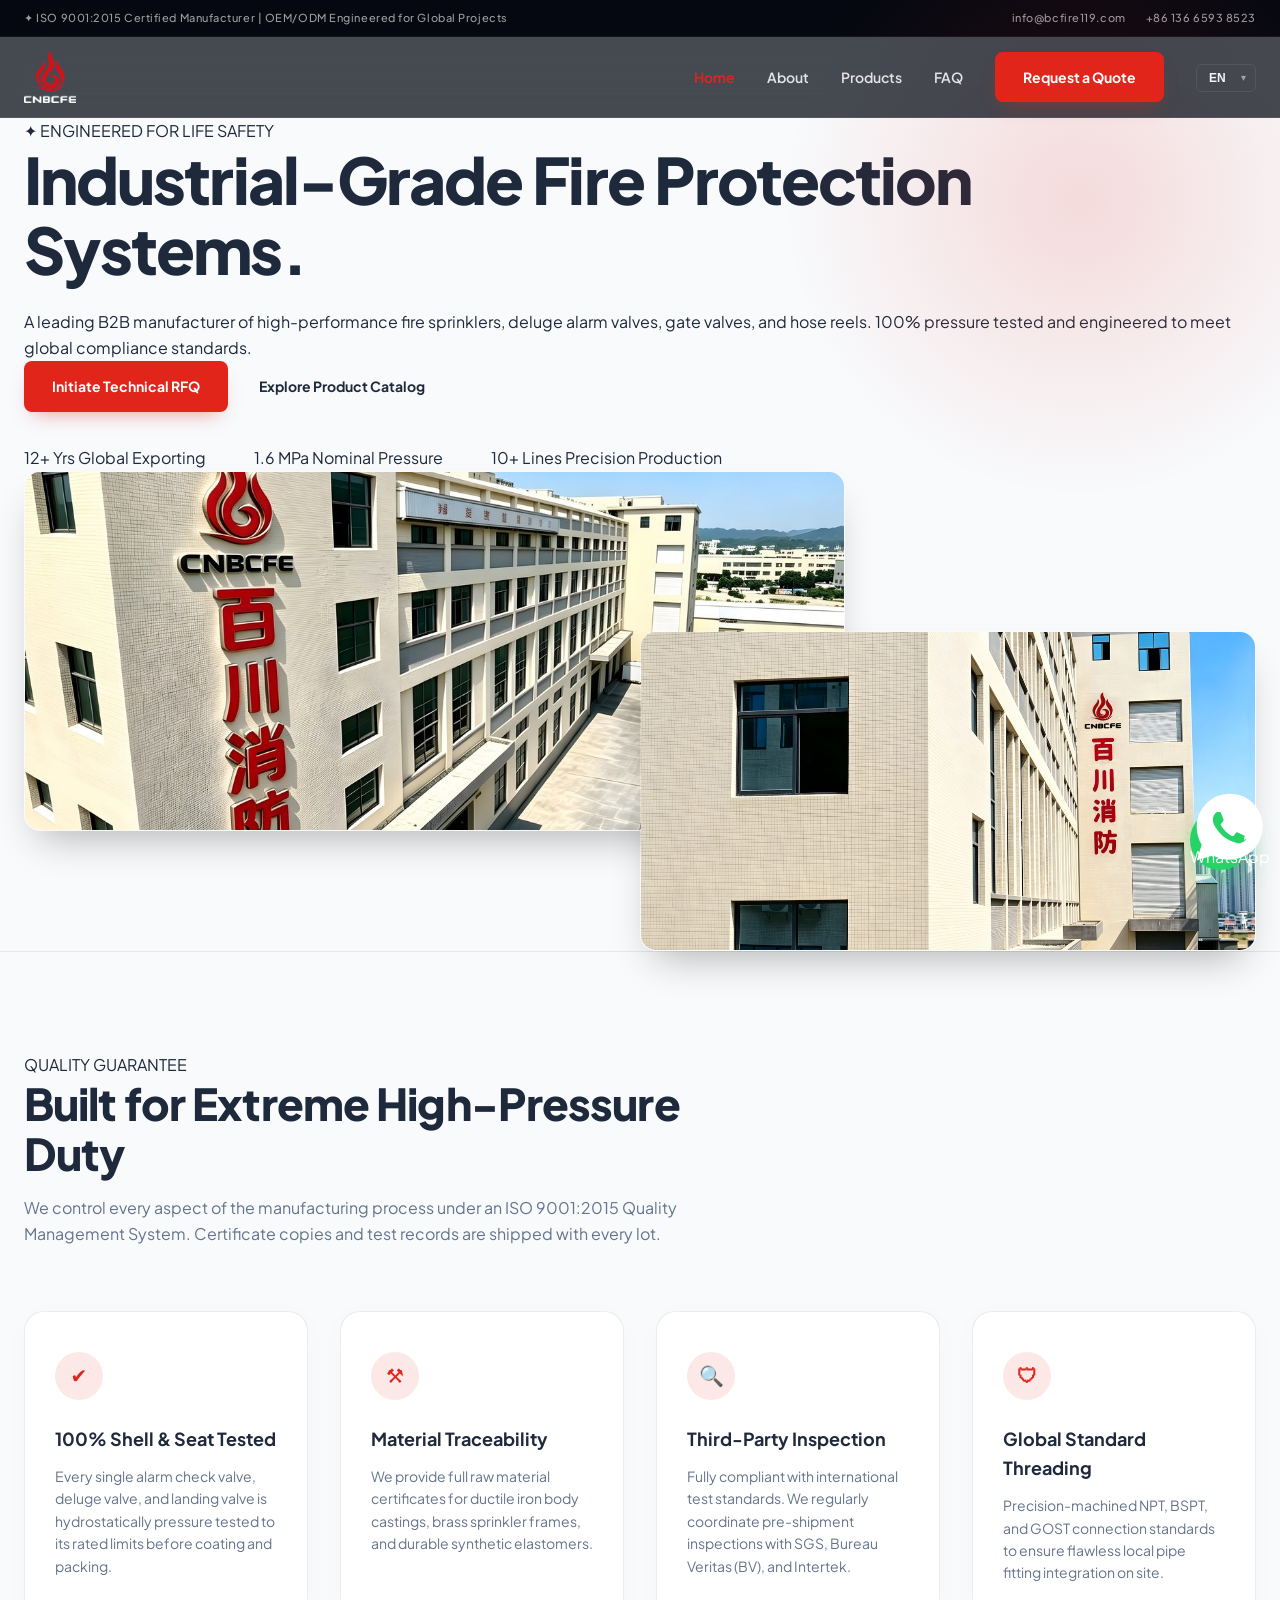
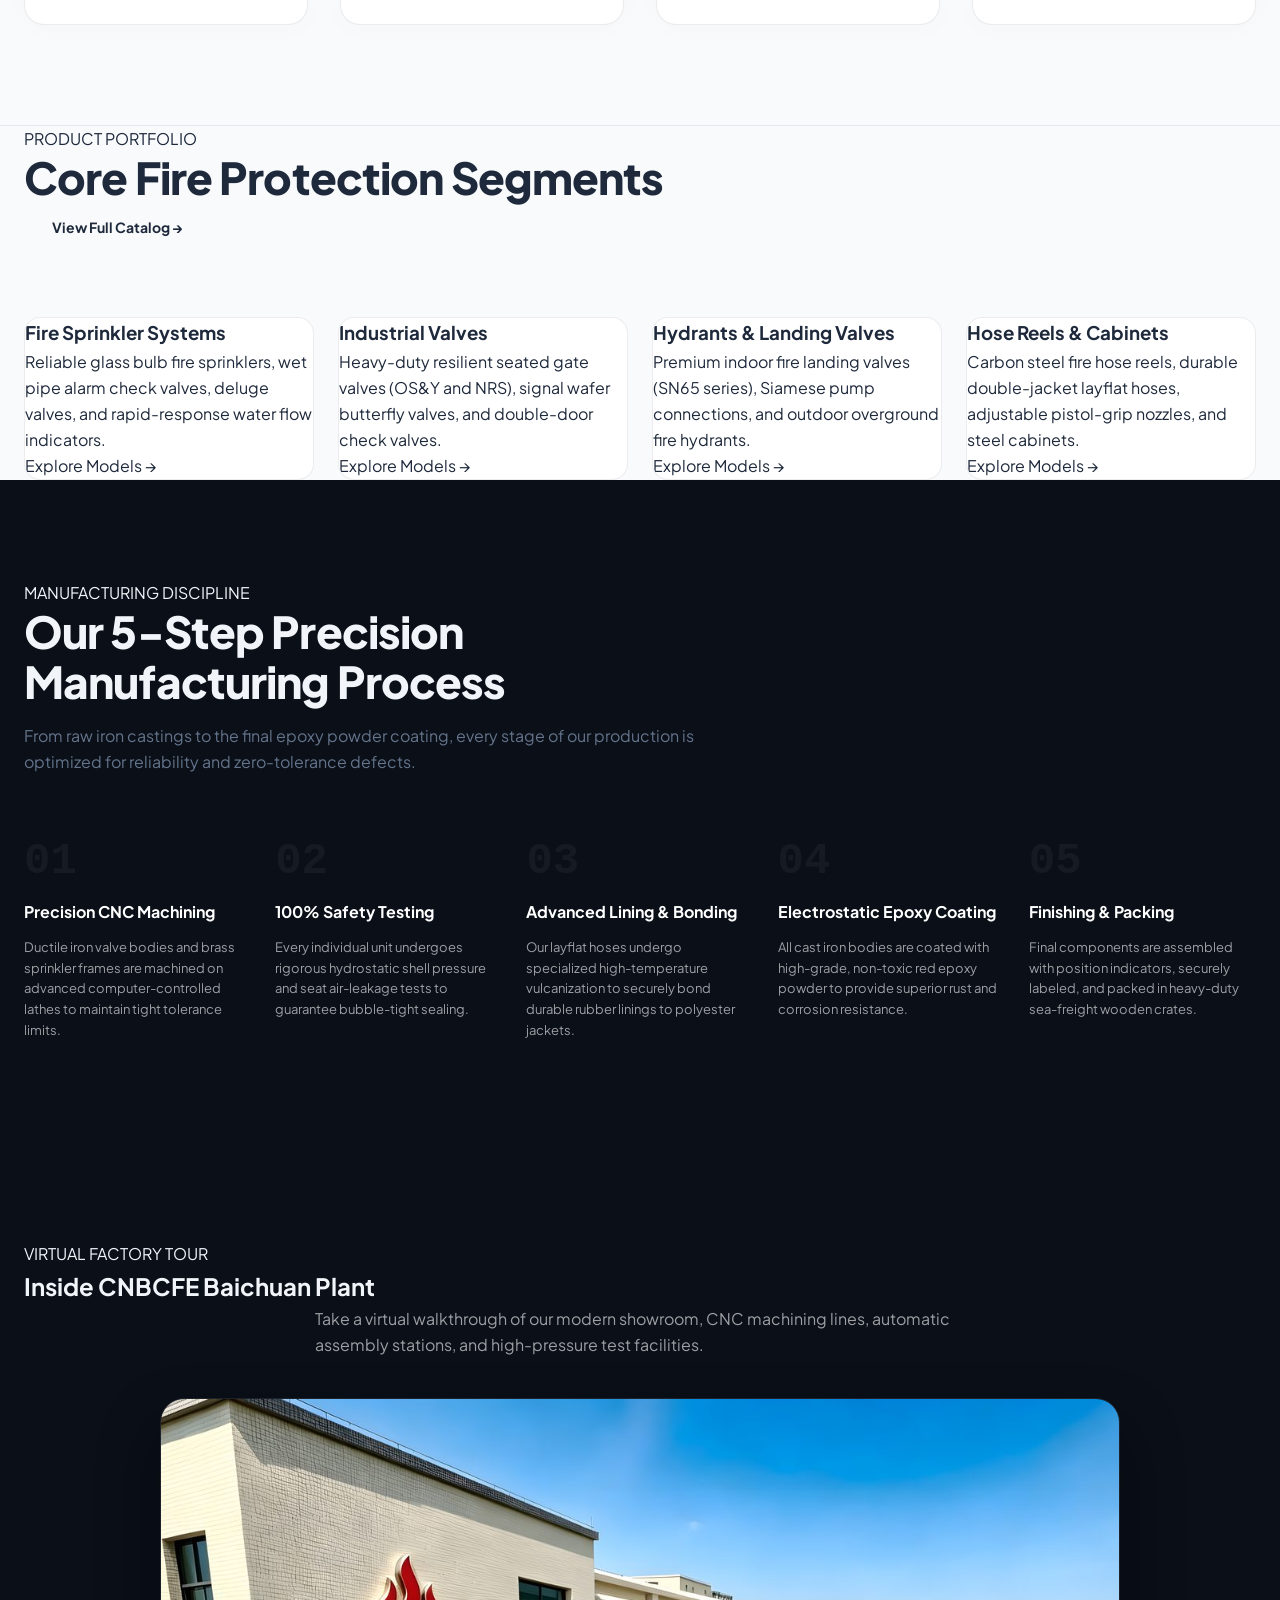
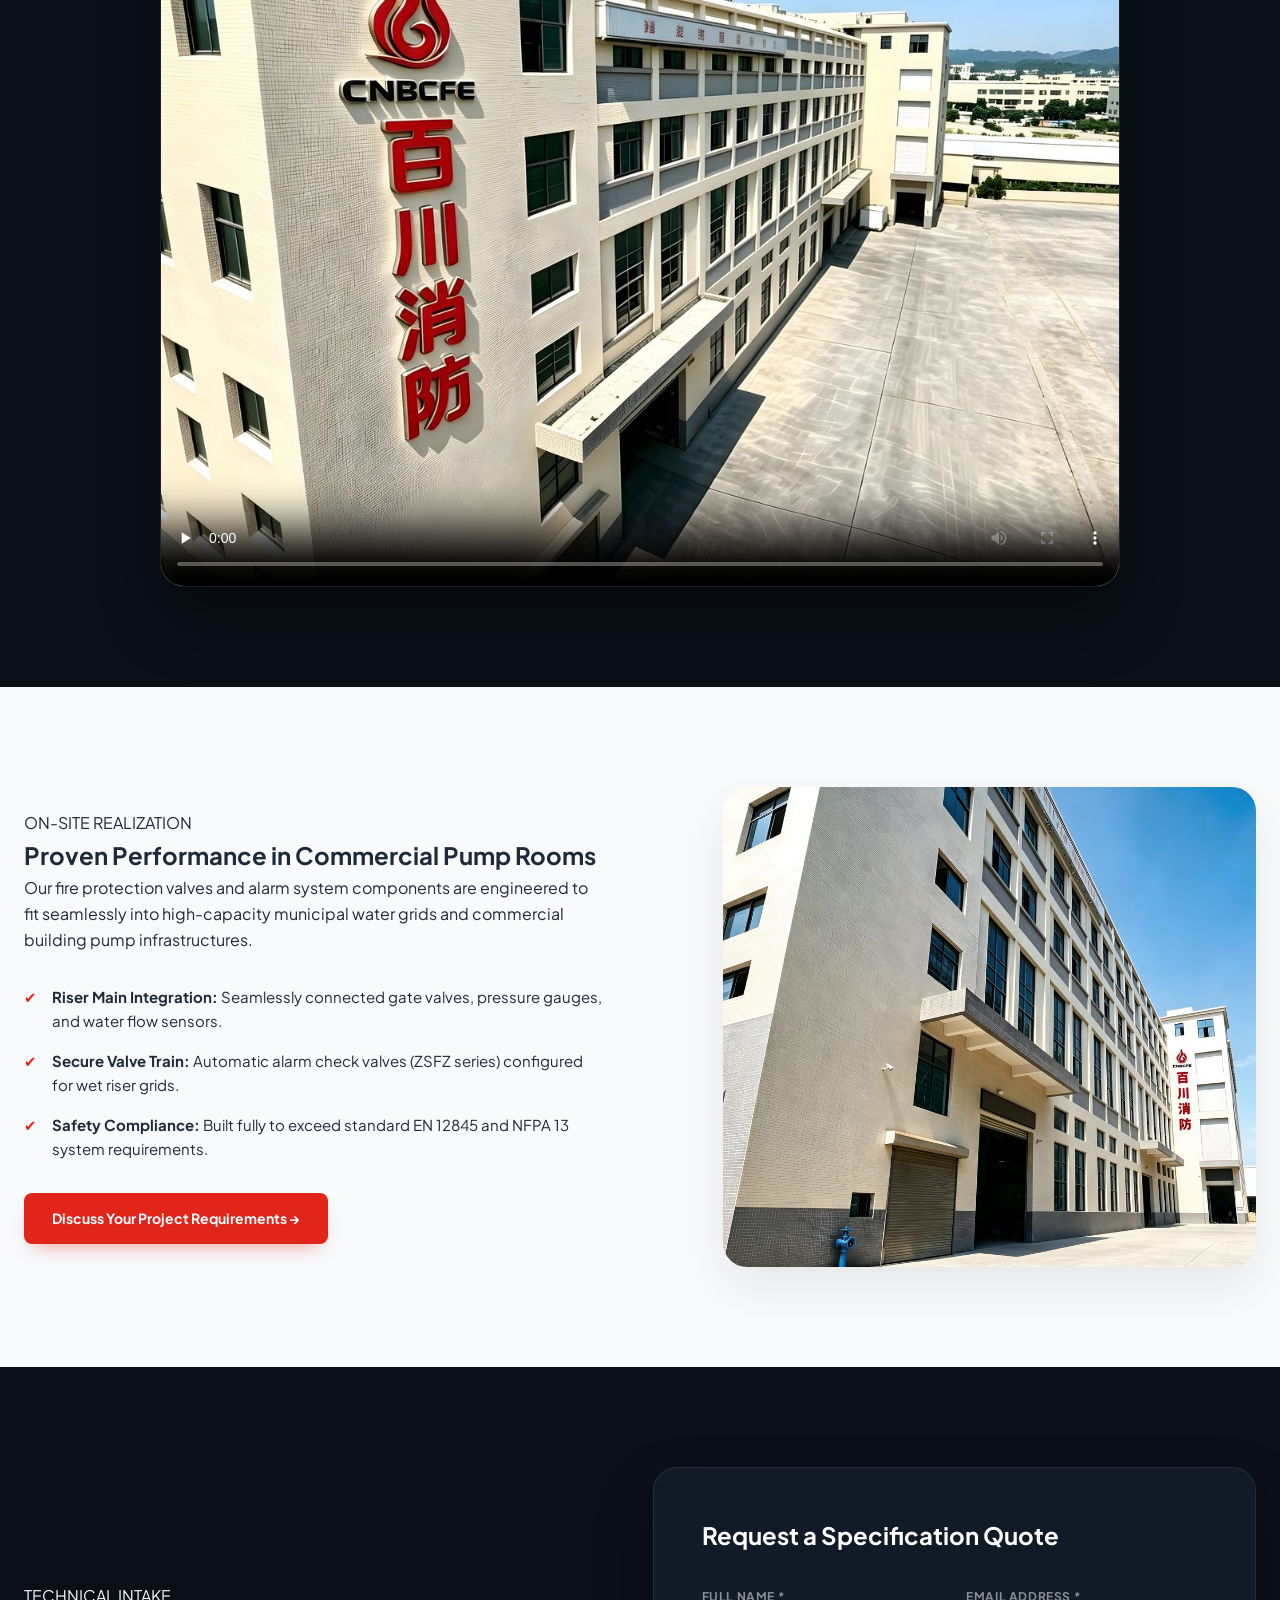
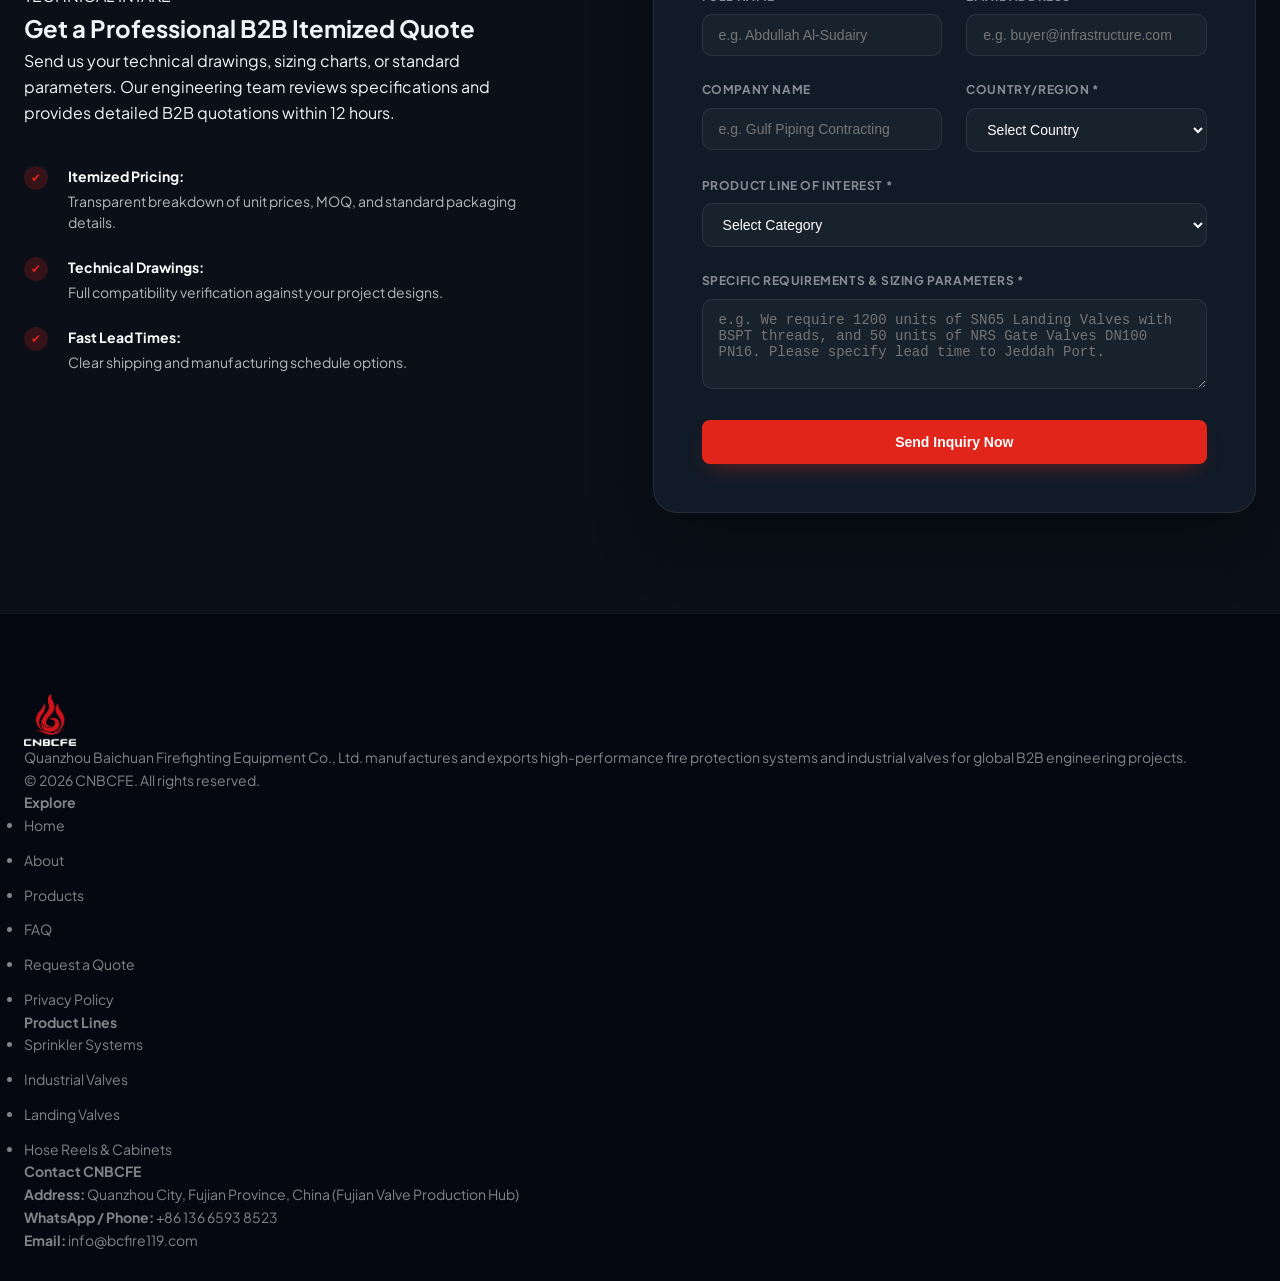
==== commit 03d50a3a: "feat: compress and deploy local official plant images and embed lightweight factory walkthrough vide" ====
--- a/index.html
+++ b/index.html
@@ -224,6 +224,21 @@
             <h4>Finishing & Packing</h4>
             <p>Final components are assembled with position indicators, securely labeled, and packed in heavy-duty sea-freight wooden crates.</p>
           </div>
+        </div>
+      </div>
+    </section>
+
+    <!-- Video Showcase Section -->
+    <section class="video-section">
+      <div class="container text-center">
+        <span class="section-badge">VIRTUAL FACTORY TOUR</span>
+        <h2>Inside CNBCFE Baichuan Plant</h2>
+        <p class="section-desc" style="max-width: 650px; margin: 0 auto 40px; color: rgba(255, 255, 255, 0.6);">Take a virtual walkthrough of our modern showroom, CNC machining lines, automatic assembly stations, and high-pressure test facilities.</p>
+        <div class="video-wrapper">
+          <video class="promo-video" controls poster="assets/images/manufacture-1.jpg" preload="none">
+            <source src="assets/videos/company_video.mp4" type="video/mp4">
+            Your browser does not support the video tag.
+          </video>
         </div>
       </div>
     </section>
--- a/assets/styles.css
+++ b/assets/styles.css
@@ -1628,3 +1628,34 @@
     padding: 24px;
   }
 }
+
+
+/* Video Showcase Section */
+.video-section {
+  padding: 100px 0;
+  background-color: var(--bg-dark);
+  color: var(--text-dark);
+}
+
+.video-wrapper {
+  max-width: 960px;
+  margin: 0 auto;
+  position: relative;
+  border-radius: 24px;
+  overflow: hidden;
+  box-shadow: 0 30px 60px rgba(0, 0, 0, 0.4);
+  border: 1px solid var(--border-dark);
+  transition: var(--transition);
+}
+
+.video-wrapper:hover {
+  transform: translateY(-4px);
+  box-shadow: 0 35px 70px rgba(225, 37, 27, 0.1);
+  border-color: var(--primary);
+}
+
+.promo-video {
+  width: 100%;
+  height: auto;
+  display: block;
+}
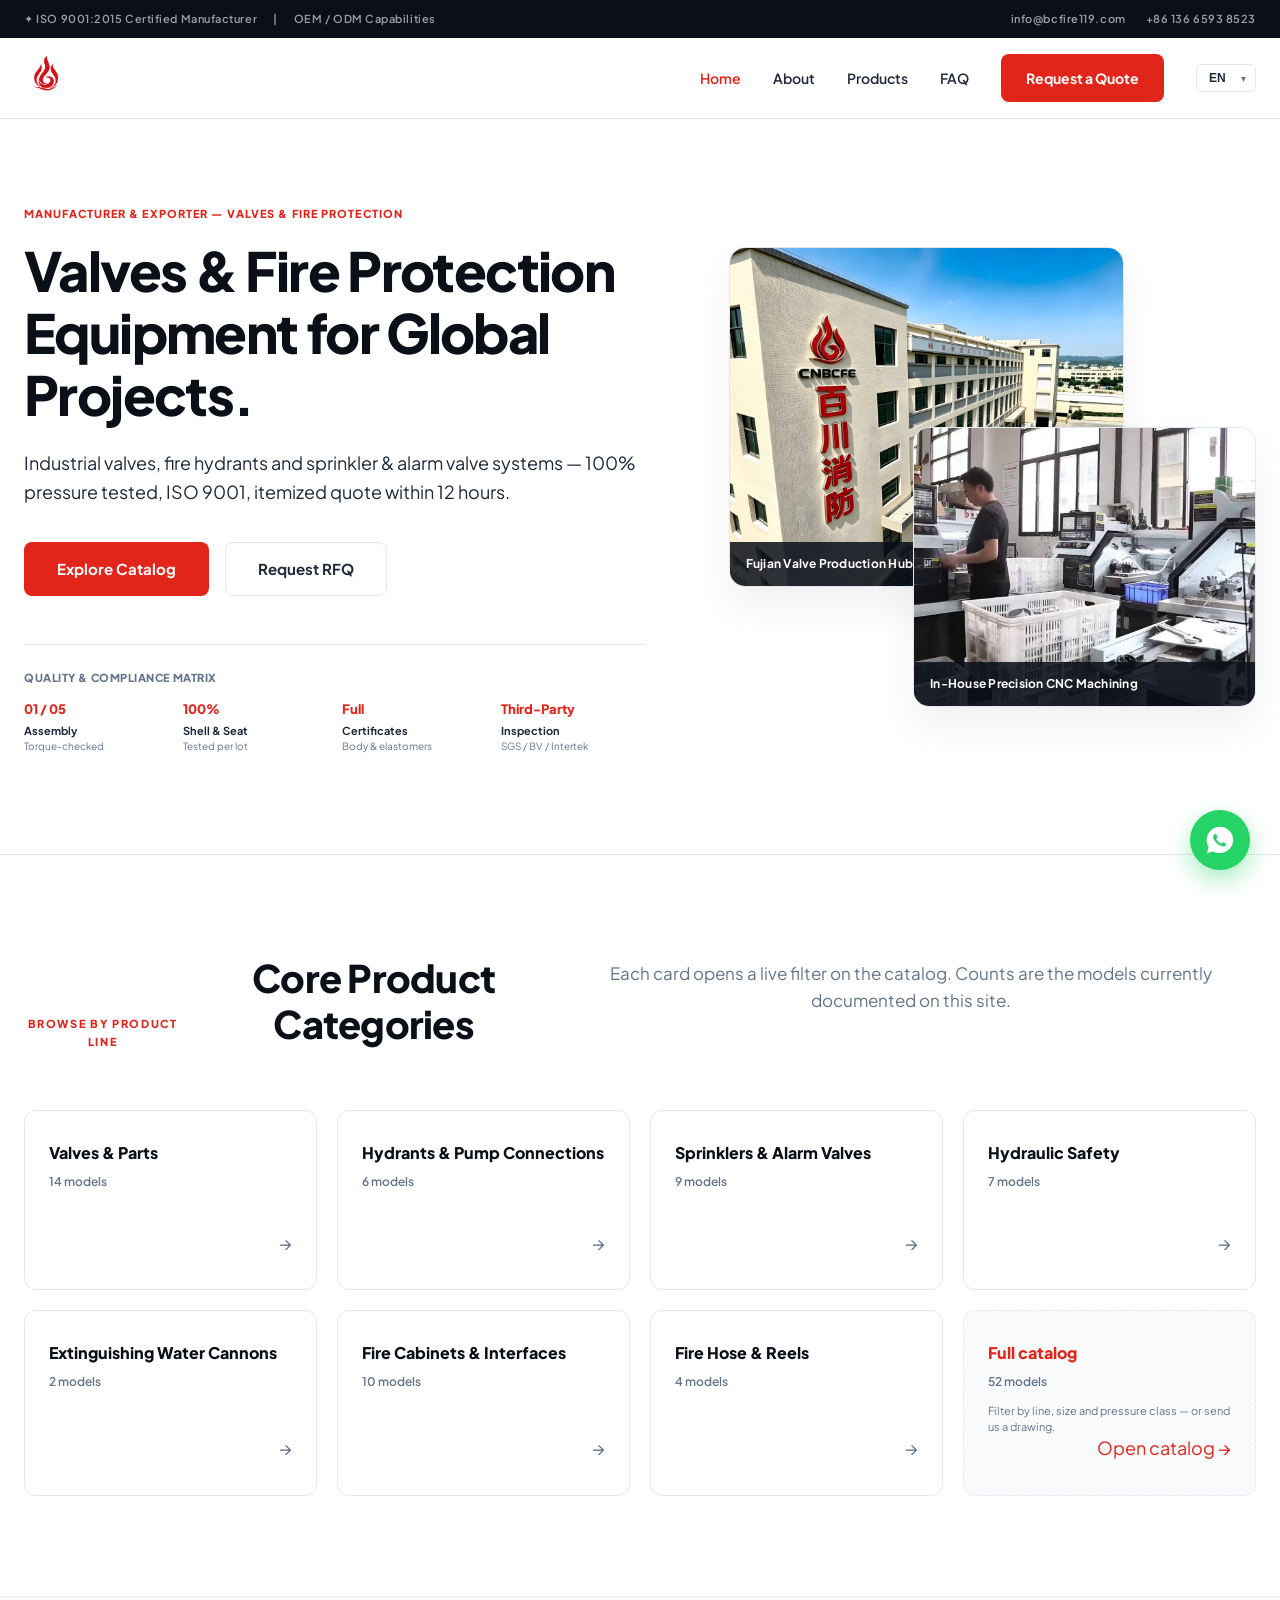
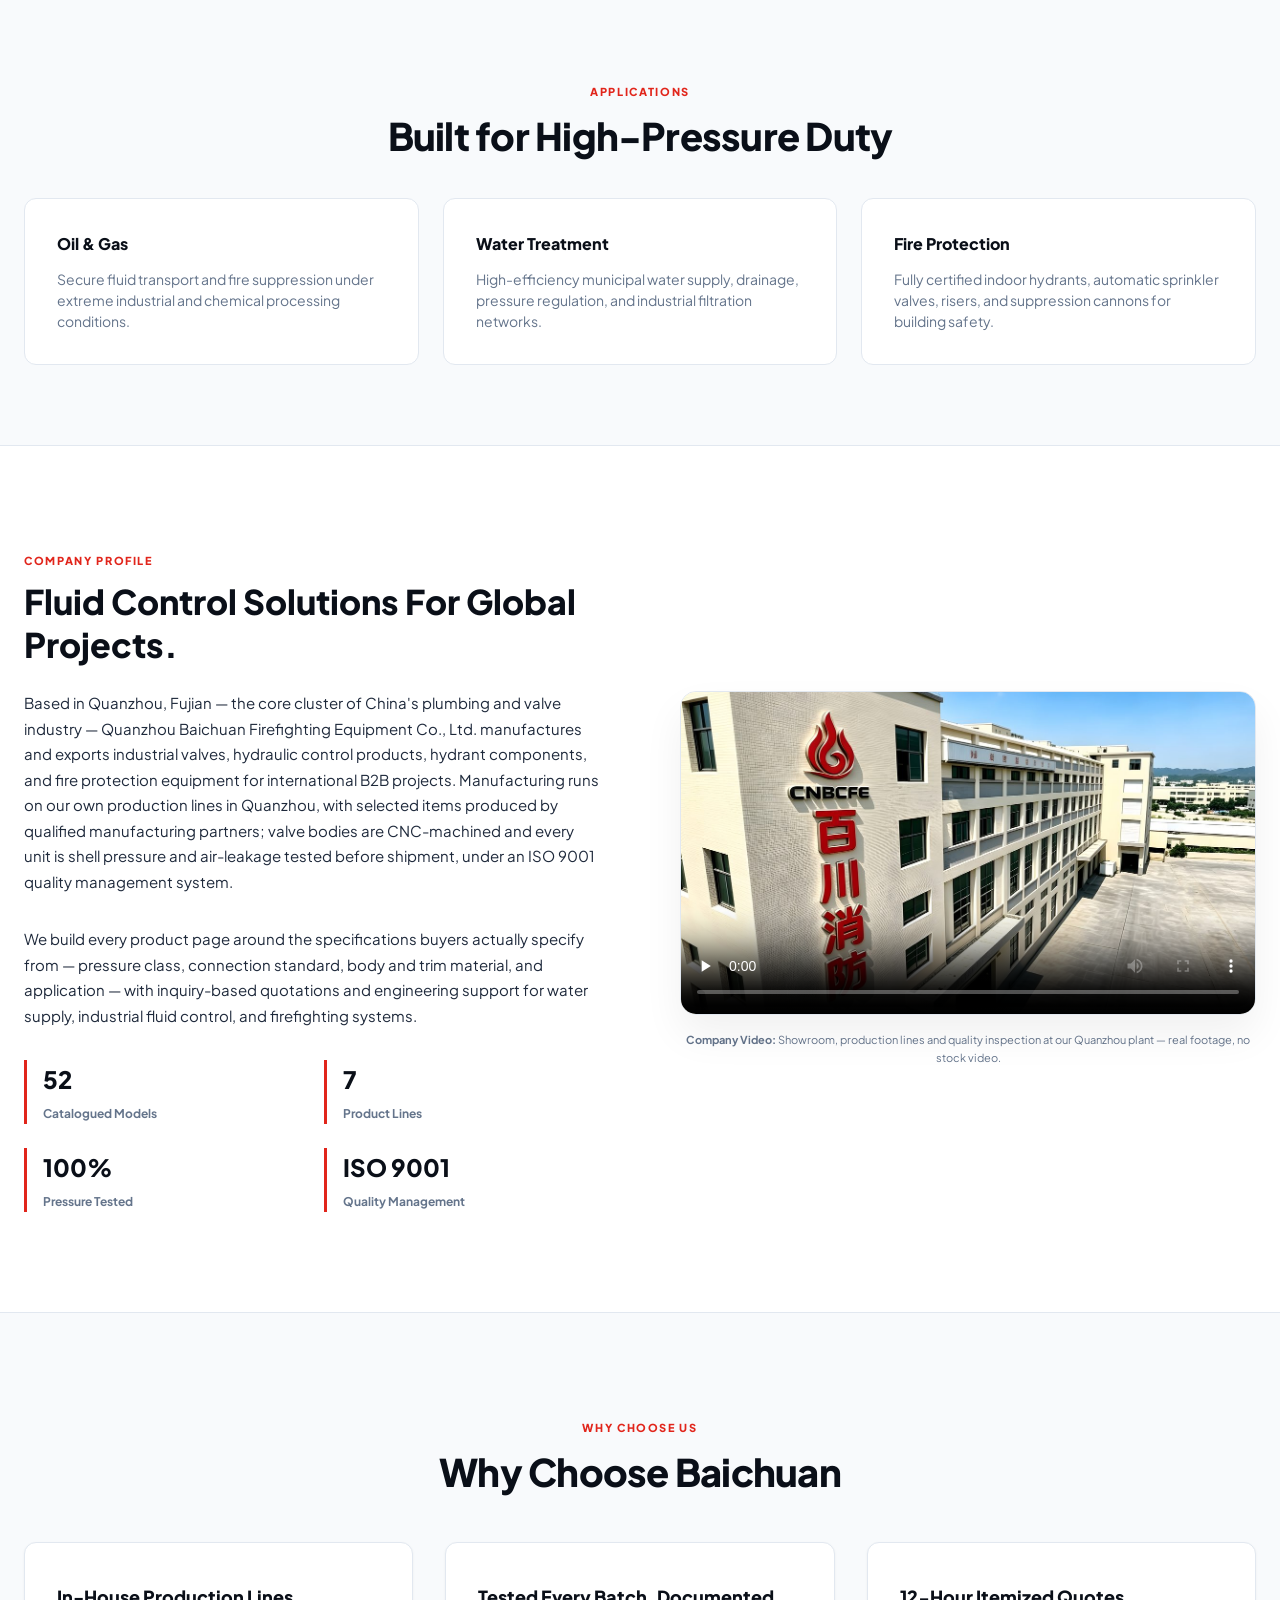
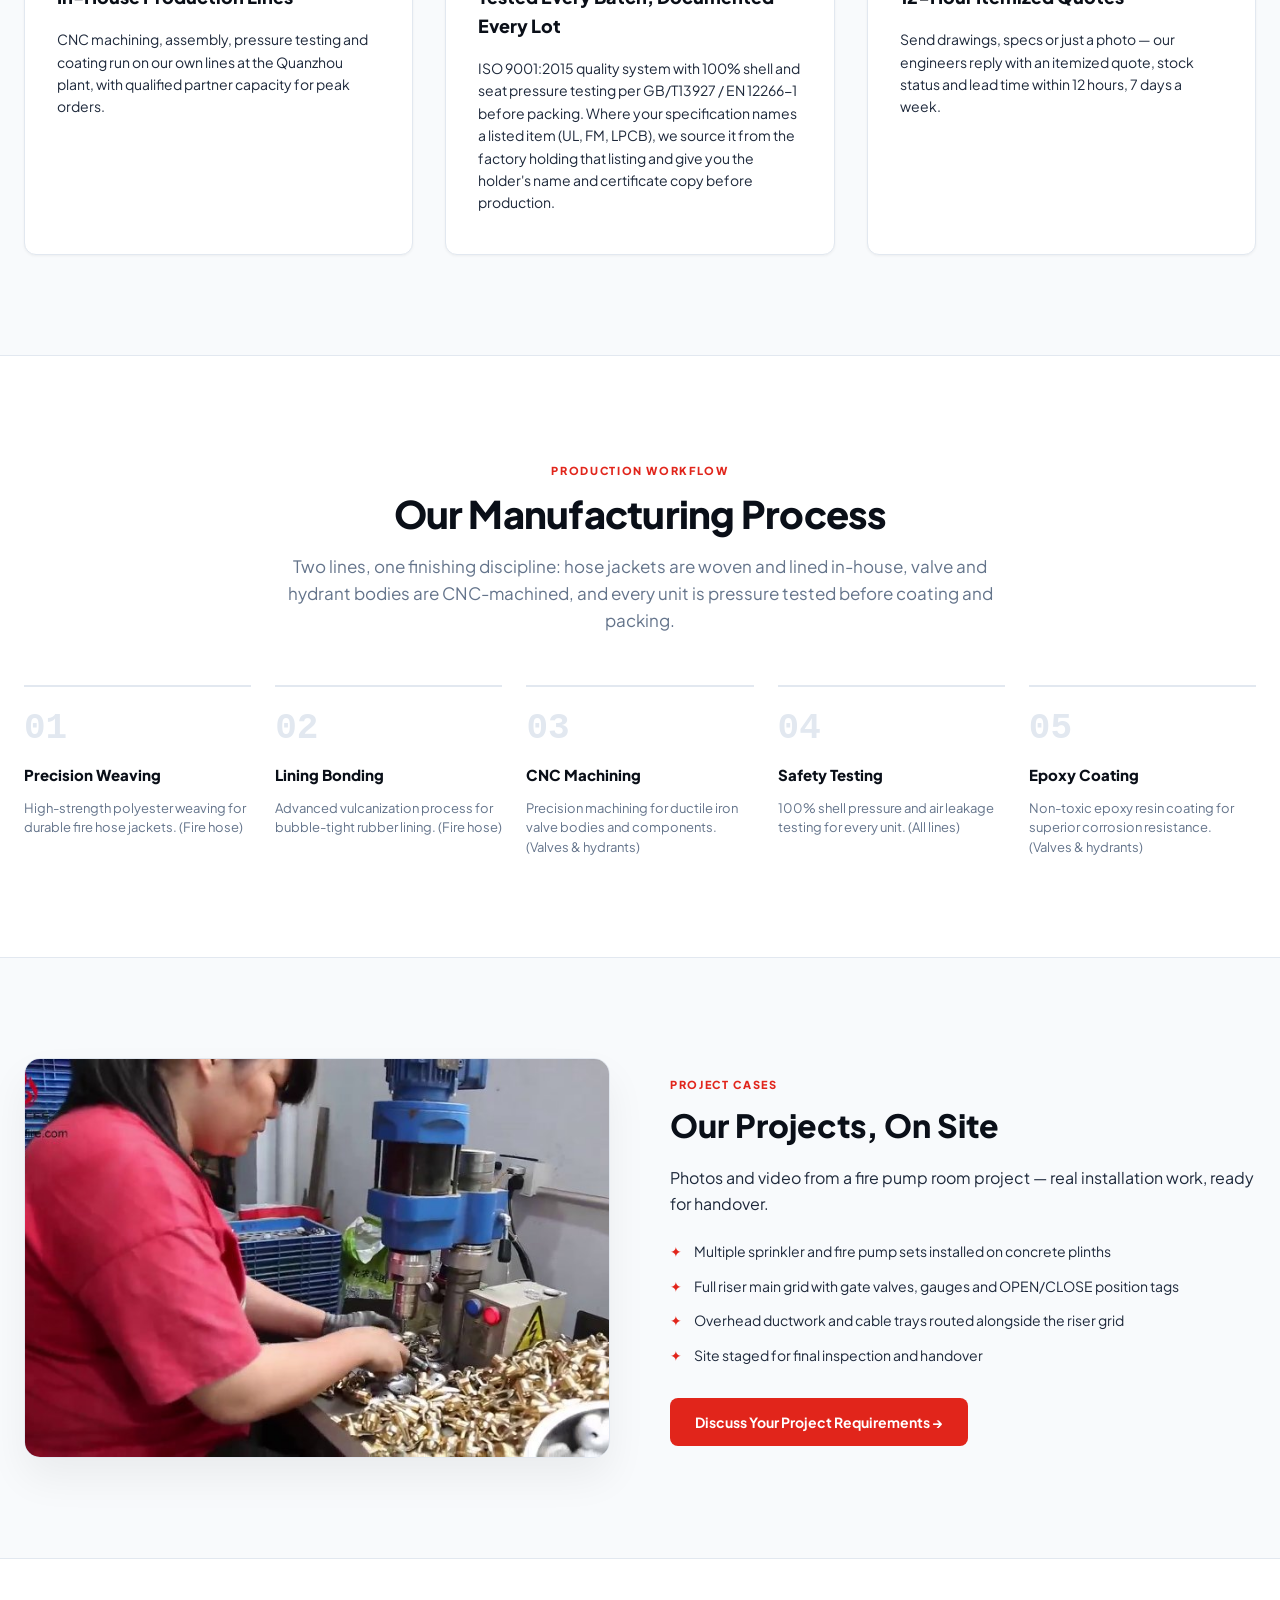
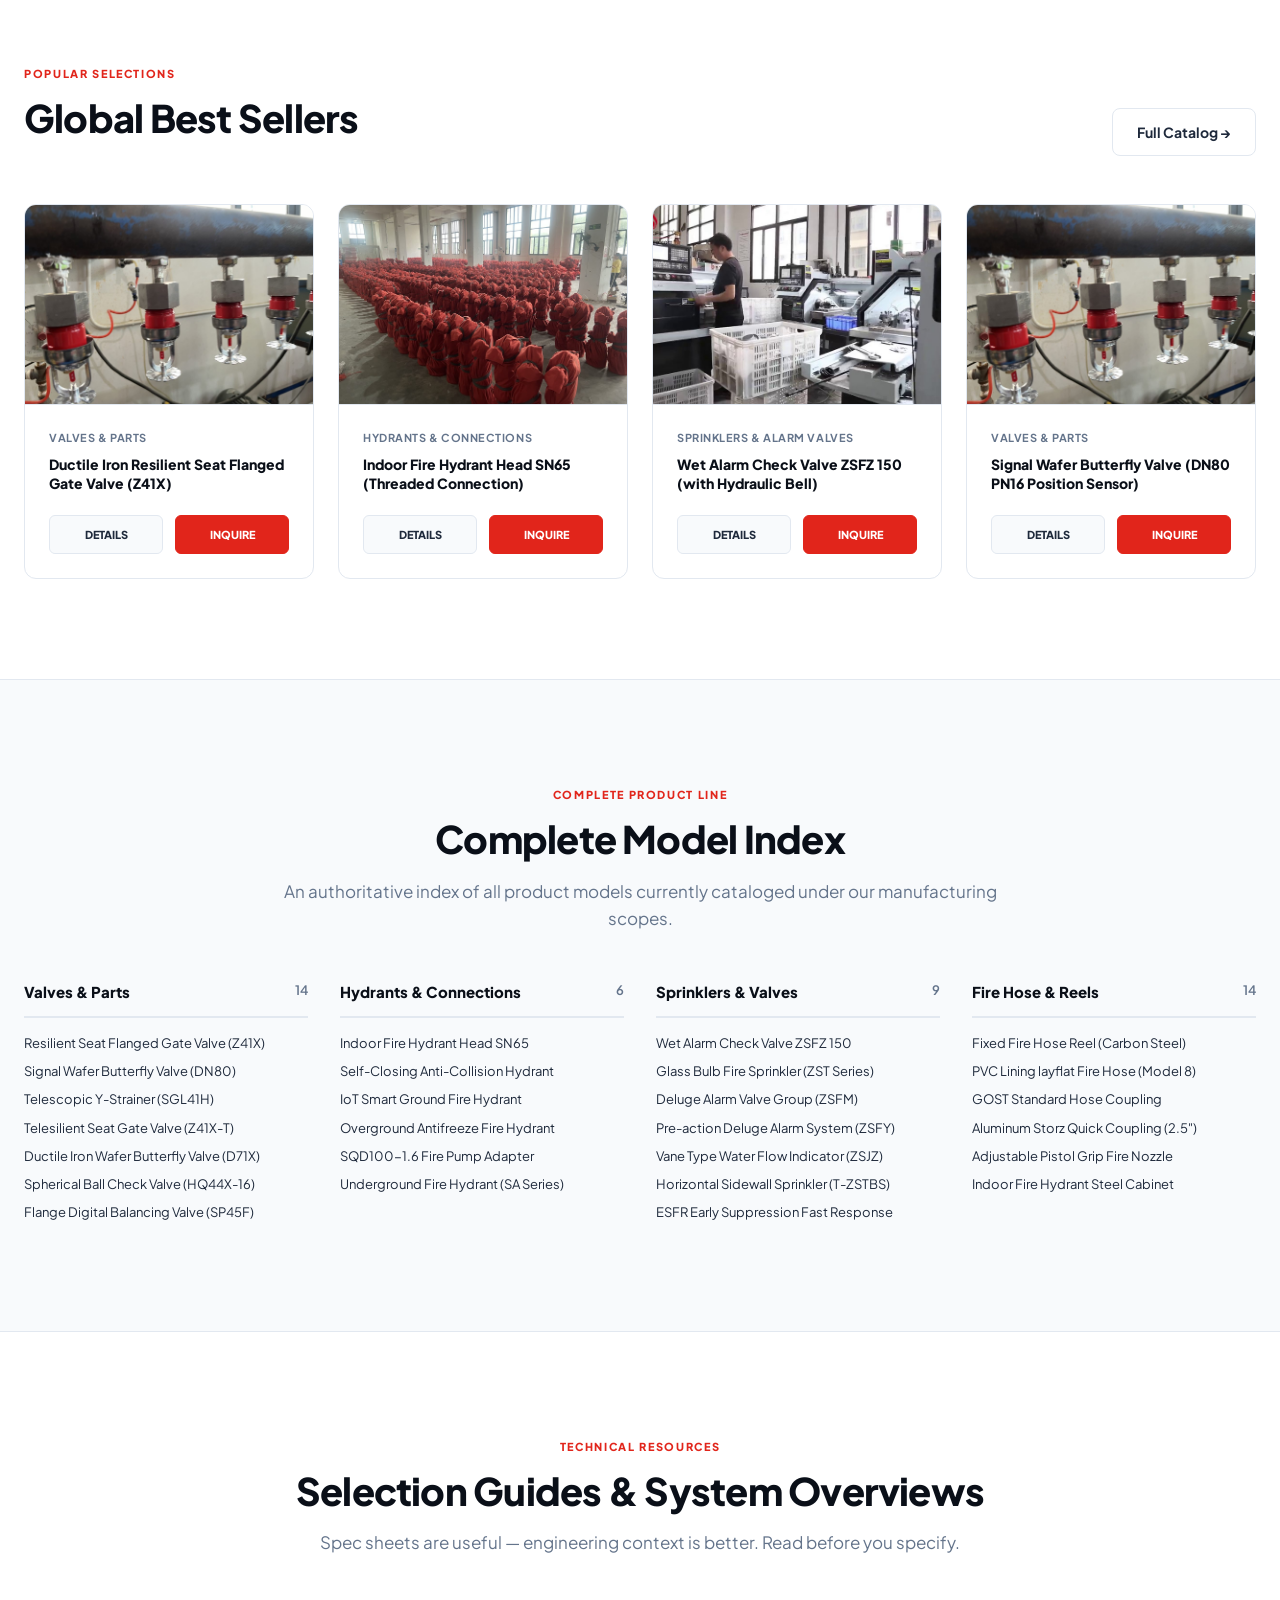
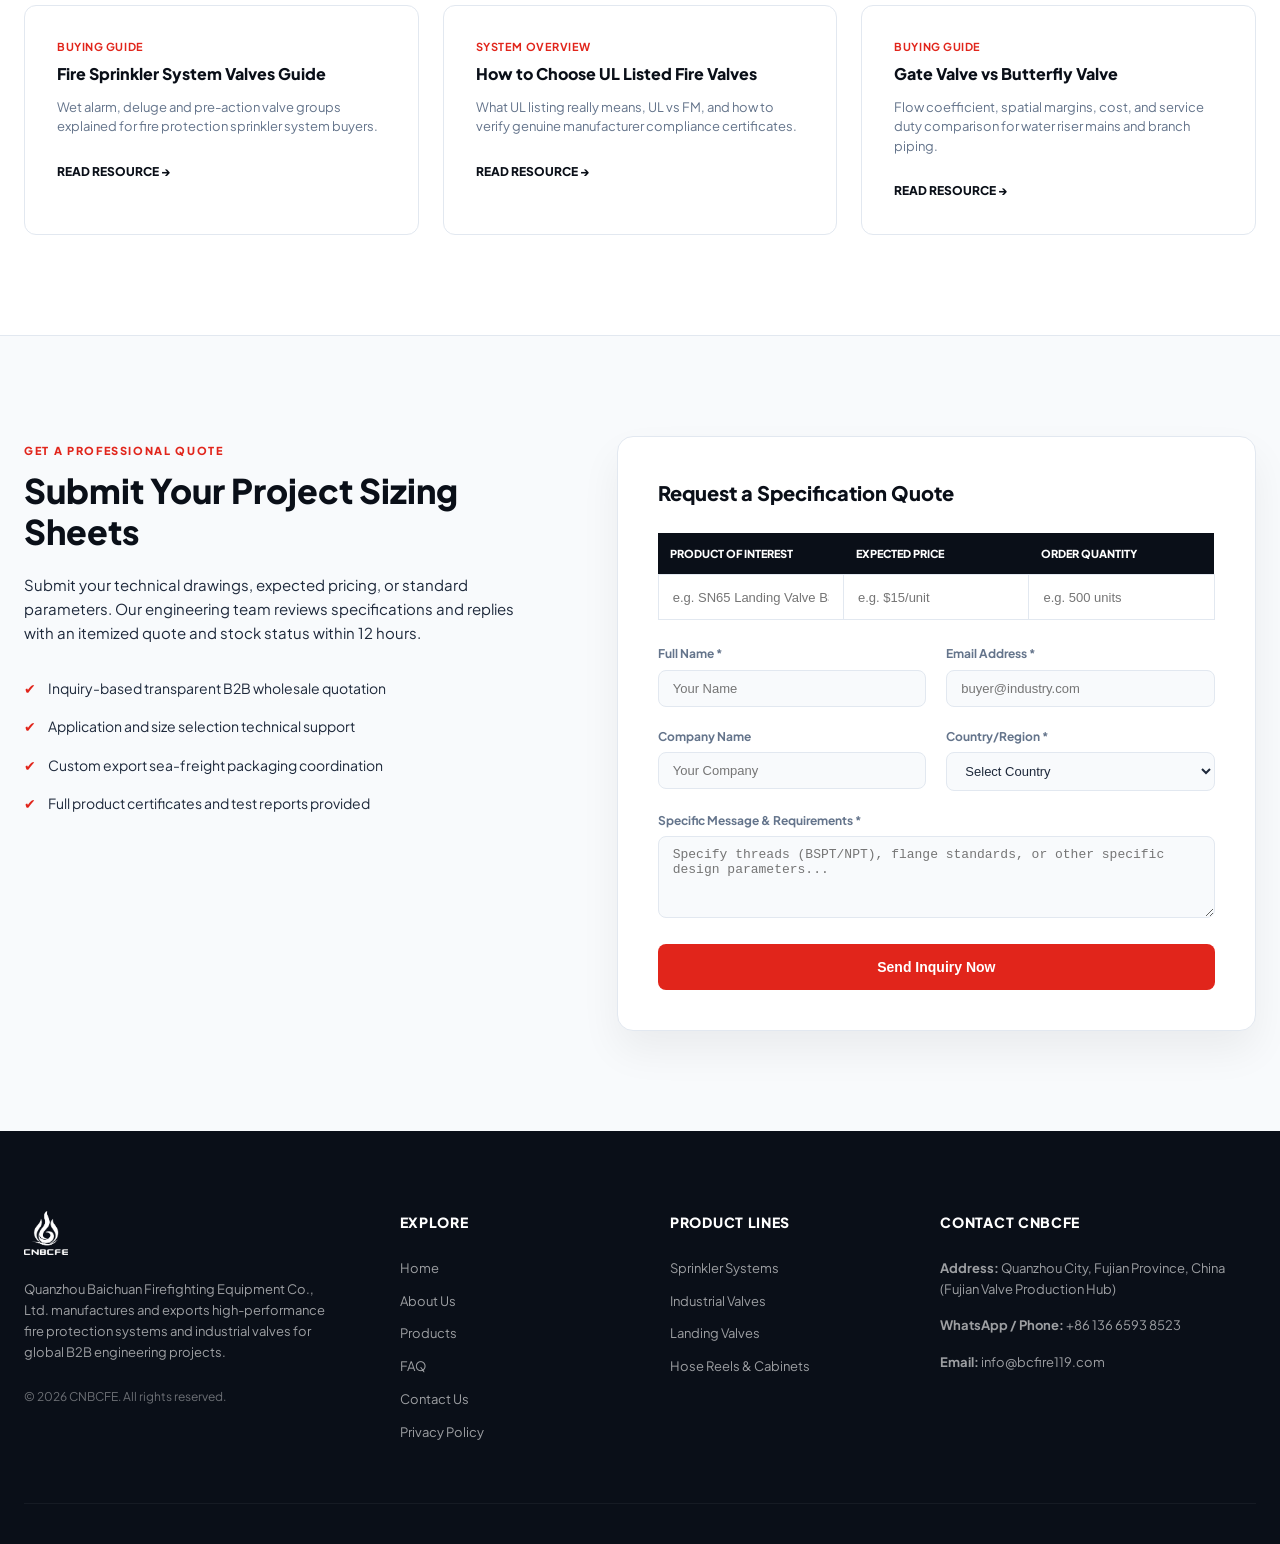
==== commit c06416c6: "feat: completely overhaul the homepage design to match wanlian911 premium light editorial B2B style" ====
--- a/index.html
+++ b/index.html
@@ -3,8 +3,8 @@
 <head>
   <meta charset="utf-8">
   <meta name="viewport" content="width=device-width, initial-scale=1">
-  <title>Quanzhou Baichuan Firefighting Equipment Co., Ltd. | Premium B2B Fire Protection Systems</title>
-  <meta name="description" content="ISO 9001:2015 certified manufacturer of industrial-grade fire sprinklers, landing valves, control valves, and hose reels. Trusted for global projects.">
+  <title>Valves & Fire Protection Equipment for Global Projects | Quanzhou Baichuan Firefighting</title>
+  <meta name="description" content="ISO 9001 certified manufacturer of industrial valves, fire hydrants and sprinkler & alarm valve systems. 100% pressure tested, itemized quote within 12 hours.">
   <link rel="stylesheet" href="assets/styles.css?v=2.5">
 </head>
 <body>
@@ -13,9 +13,9 @@
   <div class="topbar">
     <div class="container topbar-inner">
       <div class="topbar-info">
-        <span data-i18n="topbar.cert">✦ ISO 9001:2015 Certified Manufacturer</span>
+        <span>✦ ISO 9001:2015 Certified Manufacturer</span>
         <span class="separator">|</span>
-        <span data-i18n="topbar.lead">OEM/ODM Engineered for Global Projects</span>
+        <span>OEM / ODM Capabilities</span>
       </div>
       <div class="topbar-links">
         <a href="mailto:info@bcfire119.com">info@bcfire119.com</a>
@@ -38,11 +38,11 @@
       </button>
 
       <nav class="nav-menu" aria-label="Main Navigation">
-        <a class="nav-link active" href="index.html" data-i18n="nav.home">Home</a>
-        <a class="nav-link" href="about.html" data-i18n="nav.about">About</a>
-        <a class="nav-link" href="products.html" data-i18n="nav.products">Products</a>
-        <a class="nav-link" href="faq.html" data-i18n="nav.faq">FAQ</a>
-        <a class="btn btn-primary" href="contact.html" data-i18n="nav.contact">Request a Quote</a>
+        <a class="nav-link active" href="index.html">Home</a>
+        <a class="nav-link" href="about.html">About</a>
+        <a class="nav-link" href="products.html">Products</a>
+        <a class="nav-link" href="faq.html">FAQ</a>
+        <a class="btn btn-primary" href="contact.html">Request a Quote</a>
         <div class="lang-select-wrapper">
           <select class="lang-select" id="languageSelect" aria-label="Select Language">
             <option value="en">EN</option>
@@ -56,31 +56,42 @@
   </header>
 
   <main>
-    <!-- Hero Section -->
+    <!-- Hero Section (Wanlian Two-Column Style) -->
     <section class="hero-section">
-      <div class="hero-glow"></div>
       <div class="container hero-inner">
         <div class="hero-content">
-          <span class="hero-badge" data-i18n="hero.badge">✦ ENGINEERED FOR LIFE SAFETY</span>
-          <h1 class="hero-title" data-i18n="hero.title">Industrial-Grade Fire Protection Systems</h1>
-          <p class="hero-subtitle" data-i18n="hero.subtitle">A leading B2B manufacturer of high-performance fire sprinklers, deluge alarm valves, gate valves, and hose reels. 100% pressure tested and engineered to meet global compliance standards.</p>
+          <span class="hero-badge">MANUFACTURER & EXPORTER — VALVES & FIRE PROTECTION</span>
+          <h1 class="hero-title">Valves & Fire Protection Equipment for Global Projects.</h1>
+          <p class="hero-subtitle">Industrial valves, fire hydrants and sprinkler & alarm valve systems — 100% pressure tested, ISO 9001, itemized quote within 12 hours.</p>
           <div class="hero-actions">
-            <a class="btn btn-primary btn-lg" href="contact.html" data-i18n="hero.cta.rfq">Initiate Technical RFQ</a>
-            <a class="btn btn-outline btn-lg" href="products.html" data-i18n="hero.cta.catalog">Explore Product Catalog</a>
+            <a class="btn btn-primary btn-lg" href="products.html">Explore Catalog</a>
+            <a class="btn btn-outline btn-lg" href="#rfq">Request RFQ</a>
           </div>
           
-          <div class="hero-stats">
-            <div class="stat-item">
-              <span class="stat-num">12+ Yrs</span>
-              <span class="stat-label" data-i18n="hero.stats.export">Global Exporting</span>
-            </div>
-            <div class="stat-item">
-              <span class="stat-num">1.6 MPa</span>
-              <span class="stat-label" data-i18n="hero.stats.pressure">Nominal Pressure</span>
-            </div>
-            <div class="stat-item">
-              <span class="stat-num">10+ Lines</span>
-              <span class="stat-label" data-i18n="hero.stats.lines">Precision Production</span>
+          <!-- Wanlian Trust Highlights -->
+          <div class="hero-trust-bar">
+            <h4 class="trust-bar-title">Quality & Compliance Matrix</h4>
+            <div class="trust-items-grid">
+              <div class="trust-item-mini">
+                <span class="trust-item-num">01 / 05</span>
+                <span class="trust-item-label">Assembly</span>
+                <span class="trust-item-sub">Torque-checked</span>
+              </div>
+              <div class="trust-item-mini">
+                <span class="trust-item-num">100%</span>
+                <span class="trust-item-label">Shell & Seat</span>
+                <span class="trust-item-sub">Tested per lot</span>
+              </div>
+              <div class="trust-item-mini">
+                <span class="trust-item-num">Full</span>
+                <span class="trust-item-label">Certificates</span>
+                <span class="trust-item-sub">Body & elastomers</span>
+              </div>
+              <div class="trust-item-mini">
+                <span class="trust-item-num">Third-Party</span>
+                <span class="trust-item-label">Inspection</span>
+                <span class="trust-item-sub">SGS / BV / Intertek</span>
+              </div>
             </div>
           </div>
         </div>
@@ -88,271 +99,513 @@
         <div class="hero-visual">
           <div class="hero-image-grid">
             <div class="hero-img-card hero-img-1">
-              <img src="assets/images/manufacture-1.jpg" alt="CNBCFE CNC Machining Center">
-              <div class="img-caption" data-i18n="hero.caption.cnc">Precision CNC Milling</div>
+              <img src="assets/images/manufacture-1.jpg" alt="Baichuan Plant Office Exterior">
+              <div class="img-caption">Fujian Valve Production Hub</div>
             </div>
             <div class="hero-img-card hero-img-2">
-              <img src="assets/images/product-showcase.jpg" alt="Baichuan Wet Alarm Valves">
-              <div class="img-caption" data-i18n="hero.caption.testing">100% Seat Leakage Tested</div>
-            </div>
-          </div>
-        </div>
-      </div>
-    </section>
-
-    <!-- Trust Matrix Section -->
-    <section class="trust-section">
+              <img src="assets/images/product-showcase.jpg" alt="Precision CNC Machining Center">
+              <div class="img-caption">In-House Precision CNC Machining</div>
+            </div>
+          </div>
+        </div>
+      </div>
+    </section>
+
+    <!-- Browse by Product Line -->
+    <section class="categories-section">
       <div class="container">
         <div class="section-header text-center">
-          <span class="section-badge">QUALITY GUARANTEE</span>
-          <h2>Built for Extreme High-Pressure Duty</h2>
-          <p class="section-desc">We control every aspect of the manufacturing process under an ISO 9001:2015 Quality Management System. Certificate copies and test records are shipped with every lot.</p>
+          <span class="section-badge">Browse by Product Line</span>
+          <h2 class="section-title">Core Product Categories</h2>
+          <p class="section-desc" style="margin: 0 auto 48px;">Each card opens a live filter on the catalog. Counts are the models currently documented on this site.</p>
+        </div>
+
+        <div class="category-grid">
+          <a class="category-card" href="products/valves.html">
+            <div>
+              <div class="cat-title">Valves & Parts</div>
+              <div class="cat-count">14 models</div>
+            </div>
+            <div class="cat-arrow">→</div>
+          </a>
+
+          <a class="category-card" href="products/hydrants.html">
+            <div>
+              <div class="cat-title">Hydrants & Pump Connections</div>
+              <div class="cat-count">6 models</div>
+            </div>
+            <div class="cat-arrow">→</div>
+          </a>
+
+          <a class="category-card" href="products/sprinklers.html">
+            <div>
+              <div class="cat-title">Sprinklers & Alarm Valves</div>
+              <div class="cat-count">9 models</div>
+            </div>
+            <div class="cat-arrow">→</div>
+          </a>
+
+          <a class="category-card" href="products/valves.html">
+            <div>
+              <div class="cat-title">Hydraulic Safety</div>
+              <div class="cat-count">7 models</div>
+            </div>
+            <div class="cat-arrow">→</div>
+          </a>
+
+          <a class="category-card" href="products/sprinklers.html">
+            <div>
+              <div class="cat-title">Extinguishing Water Cannons</div>
+              <div class="cat-count">2 models</div>
+            </div>
+            <div class="cat-arrow">→</div>
+          </a>
+
+          <a class="category-card" href="products/hose-reels.html">
+            <div>
+              <div class="cat-title">Fire Cabinets & Interfaces</div>
+              <div class="cat-count">10 models</div>
+            </div>
+            <div class="cat-arrow">→</div>
+          </a>
+
+          <a class="category-card" href="products/hose-reels.html">
+            <div>
+              <div class="cat-title">Fire Hose & Reels</div>
+              <div class="cat-count">4 models</div>
+            </div>
+            <div class="cat-arrow">→</div>
+          </a>
+
+          <a class="category-card cta-card" href="products.html">
+            <div>
+              <div class="cat-title">Full catalog</div>
+              <div class="cat-count">52 models</div>
+              <p style="font-size: 11px; color: var(--text-muted); margin-top: 12px; line-height: 1.4;">Filter by line, size and pressure class — or send us a drawing.</p>
+            </div>
+            <div class="cat-arrow" style="color: var(--primary);">Open catalog →</div>
+          </a>
+        </div>
+      </div>
+    </section>
+
+    <!-- Where They Are Used -->
+    <section class="applications-section">
+      <div class="container">
+        <div class="section-header text-center">
+          <span class="section-badge">APPLICATIONS</span>
+          <h2 class="section-title">Built for High-Pressure Duty</h2>
         </div>
         
-        <div class="trust-grid">
-          <div class="trust-card">
-            <div class="trust-icon">✔</div>
-            <h4>100% Shell & Seat Tested</h4>
-            <p>Every single alarm check valve, deluge valve, and landing valve is hydrostatically pressure tested to its rated limits before coating and packing.</p>
-          </div>
-          <div class="trust-card">
-            <div class="trust-icon">⚒</div>
-            <h4>Material Traceability</h4>
-            <p>We provide full raw material certificates for ductile iron body castings, brass sprinkler frames, and durable synthetic elastomers.</p>
-          </div>
-          <div class="trust-card">
-            <div class="trust-icon">🔍</div>
-            <h4>Third-Party Inspection</h4>
-            <p>Fully compliant with international test standards. We regularly coordinate pre-shipment inspections with SGS, Bureau Veritas (BV), and Intertek.</p>
-          </div>
-          <div class="trust-card">
-            <div class="trust-icon">🛡</div>
-            <h4>Global Standard Threading</h4>
-            <p>Precision-machined NPT, BSPT, and GOST connection standards to ensure flawless local pipe fitting integration on site.</p>
-          </div>
-        </div>
-      </div>
-    </section>
-
-    <!-- Core Product Categories -->
-    <section class="categories-section">
+        <div class="app-grid">
+          <div class="app-card">
+            <h4>Oil & Gas</h4>
+            <p>Secure fluid transport and fire suppression under extreme industrial and chemical processing conditions.</p>
+          </div>
+          <div class="app-card">
+            <h4>Water Treatment</h4>
+            <p>High-efficiency municipal water supply, drainage, pressure regulation, and industrial filtration networks.</p>
+          </div>
+          <div class="app-card">
+            <h4>Fire Protection</h4>
+            <p>Fully certified indoor hydrants, automatic sprinkler valves, risers, and suppression cannons for building safety.</p>
+          </div>
+        </div>
+      </div>
+    </section>
+
+    <!-- Company Profile (Light Style with video inline) -->
+    <section class="profile-section">
+      <div class="container profile-inner">
+        <div class="profile-content">
+          <span class="section-badge">COMPANY PROFILE</span>
+          <h2>Fluid Control Solutions For Global Projects.</h2>
+          <p>Based in Quanzhou, Fujian — the core cluster of China's plumbing and valve industry — Quanzhou Baichuan Firefighting Equipment Co., Ltd. manufactures and exports industrial valves, hydraulic control products, hydrant components, and fire protection equipment for international B2B projects. Manufacturing runs on our own production lines in Quanzhou, with selected items produced by qualified manufacturing partners; valve bodies are CNC-machined and every unit is shell pressure and air-leakage tested before shipment, under an ISO 9001 quality management system.</p>
+          <p>We build every product page around the specifications buyers actually specify from — pressure class, connection standard, body and trim material, and application — with inquiry-based quotations and engineering support for water supply, industrial fluid control, and firefighting systems.</p>
+          
+          <div class="profile-stats">
+            <div class="p-stat-item">
+              <span class="p-stat-num">52</span>
+              <span class="p-stat-label">Catalogued Models</span>
+            </div>
+            <div class="p-stat-item">
+              <span class="p-stat-num">7</span>
+              <span class="p-stat-label">Product Lines</span>
+            </div>
+            <div class="p-stat-item">
+              <span class="p-stat-num">100%</span>
+              <span class="p-stat-label">Pressure Tested</span>
+            </div>
+            <div class="p-stat-item">
+              <span class="p-stat-num">ISO 9001</span>
+              <span class="p-stat-label">Quality Management</span>
+            </div>
+          </div>
+        </div>
+        
+        <div class="profile-video-container">
+          <div class="video-player-wrapper">
+            <video controls poster="assets/images/manufacture-1.jpg" preload="none">
+              <source src="assets/videos/company_video.mp4" type="video/mp4">
+              Your browser does not support the video tag.
+            </video>
+          </div>
+          <p style="font-size: 11px; color: var(--text-muted); text-align: center; margin-top: 16px;">
+            <strong>Company Video:</strong> Showroom, production lines and quality inspection at our Quanzhou plant — real footage, no stock video.
+          </p>
+        </div>
+      </div>
+    </section>
+
+    <!-- Why Choose Us -->
+    <section class="why-section">
       <div class="container">
-        <div class="section-header">
-          <div>
-            <span class="section-badge" data-i18n="categories.badge">PRODUCT PORTFOLIO</span>
-            <h2 data-i18n="categories.title">Core Fire Protection Segments</h2>
-          </div>
-          <a class="btn btn-outline" href="products.html" data-i18n="categories.view_all">View Full Catalog →</a>
-        </div>
-
-        <div class="category-grid">
-          <div class="category-card">
-            <div class="card-bg" style="background-image: url('assets/images/sprinkler-cat.jpg')"></div>
-            <div class="card-overlay"></div>
-            <div class="card-content">
-              <h3>Fire Sprinkler Systems</h3>
-              <p>Reliable glass bulb fire sprinklers, wet pipe alarm check valves, deluge valves, and rapid-response water flow indicators.</p>
-              <a href="products/sprinklers.html" class="card-link">Explore Models →</a>
-            </div>
-          </div>
-
-          <div class="category-card">
-            <div class="card-bg" style="background-image: url('assets/images/valve-cat.jpg')"></div>
-            <div class="card-overlay"></div>
-            <div class="card-content">
-              <h3>Industrial Valves</h3>
-              <p>Heavy-duty resilient seated gate valves (OS&Y and NRS), signal wafer butterfly valves, and double-door check valves.</p>
-              <a href="products/valves.html" class="card-link">Explore Models →</a>
-            </div>
-          </div>
-
-          <div class="category-card">
-            <div class="card-bg" style="background-image: url('assets/images/hydrant-cat.jpg')"></div>
-            <div class="card-overlay"></div>
-            <div class="card-content">
-              <h3>Hydrants & Landing Valves</h3>
-              <p>Premium indoor fire landing valves (SN65 series), Siamese pump connections, and outdoor overground fire hydrants.</p>
-              <a href="products/hydrants.html" class="card-link">Explore Models →</a>
-            </div>
-          </div>
-
-          <div class="category-card">
-            <div class="card-bg" style="background-image: url('assets/images/hose-cat.jpg')"></div>
-            <div class="card-overlay"></div>
-            <div class="card-content">
-              <h3>Hose Reels & Cabinets</h3>
-              <p>Carbon steel fire hose reels, durable double-jacket layflat hoses, adjustable pistol-grip nozzles, and steel cabinets.</p>
-              <a href="products/hose-reels.html" class="card-link">Explore Models →</a>
-            </div>
-          </div>
-        </div>
-      </div>
-    </section>
-
-    <!-- Production Workflow Section -->
+        <div class="section-header text-center">
+          <span class="section-badge">WHY CHOOSE US</span>
+          <h2 class="section-title">Why Choose Baichuan</h2>
+        </div>
+        
+        <div class="why-grid">
+          <div class="why-card">
+            <h3>In-House Production Lines</h3>
+            <p>CNC machining, assembly, pressure testing and coating run on our own lines at the Quanzhou plant, with qualified partner capacity for peak orders.</p>
+          </div>
+          <div class="why-card">
+            <h3>Tested Every Batch, Documented Every Lot</h3>
+            <p>ISO 9001:2015 quality system with 100% shell and seat pressure testing per GB/T13927 / EN 12266-1 before packing. Where your specification names a listed item (UL, FM, LPCB), we source it from the factory holding that listing and give you the holder's name and certificate copy before production.</p>
+          </div>
+          <div class="why-card">
+            <h3>12-Hour Itemized Quotes</h3>
+            <p>Send drawings, specs or just a photo — our engineers reply with an itemized quote, stock status and lead time within 12 hours, 7 days a week.</p>
+          </div>
+        </div>
+      </div>
+    </section>
+
+    <!-- Production Workflow Section (5-Steps Row) -->
     <section class="workflow-section">
       <div class="container">
         <div class="section-header text-center">
-          <span class="section-badge">MANUFACTURING DISCIPLINE</span>
-          <h2>Our 5-Step Precision Manufacturing Process</h2>
-          <p class="section-desc">From raw iron castings to the final epoxy powder coating, every stage of our production is optimized for reliability and zero-tolerance defects.</p>
+          <span class="section-badge">PRODUCTION WORKFLOW</span>
+          <h2 class="section-title">Our Manufacturing Process</h2>
+          <p class="section-desc" style="margin: 0 auto 48px;">Two lines, one finishing discipline: hose jackets are woven and lined in-house, valve and hydrant bodies are CNC-machined, and every unit is pressure tested before coating and packing.</p>
         </div>
         
         <div class="workflow-grid">
           <div class="workflow-step">
             <div class="step-num">01</div>
-            <h4>Precision CNC Machining</h4>
-            <p>Ductile iron valve bodies and brass sprinkler frames are machined on advanced computer-controlled lathes to maintain tight tolerance limits.</p>
+            <h4>Precision Weaving</h4>
+            <p>High-strength polyester weaving for durable fire hose jackets. (Fire hose)</p>
           </div>
           <div class="workflow-step">
             <div class="step-num">02</div>
-            <h4>100% Safety Testing</h4>
-            <p>Every individual unit undergoes rigorous hydrostatic shell pressure and seat air-leakage tests to guarantee bubble-tight sealing.</p>
+            <h4>Lining Bonding</h4>
+            <p>Advanced vulcanization process for bubble-tight rubber lining. (Fire hose)</p>
           </div>
           <div class="workflow-step">
             <div class="step-num">03</div>
-            <h4>Advanced Lining & Bonding</h4>
-            <p>Our layflat hoses undergo specialized high-temperature vulcanization to securely bond durable rubber linings to polyester jackets.</p>
+            <h4>CNC Machining</h4>
+            <p>Precision machining for ductile iron valve bodies and components. (Valves & hydrants)</p>
           </div>
           <div class="workflow-step">
             <div class="step-num">04</div>
-            <h4>Electrostatic Epoxy Coating</h4>
-            <p>All cast iron bodies are coated with high-grade, non-toxic red epoxy powder to provide superior rust and corrosion resistance.</p>
+            <h4>Safety Testing</h4>
+            <p>100% shell pressure and air leakage testing for every unit. (All lines)</p>
           </div>
           <div class="workflow-step">
             <div class="step-num">05</div>
-            <h4>Finishing & Packing</h4>
-            <p>Final components are assembled with position indicators, securely labeled, and packed in heavy-duty sea-freight wooden crates.</p>
-          </div>
-        </div>
-      </div>
-    </section>
-
-    <!-- Video Showcase Section -->
-    <section class="video-section">
-      <div class="container text-center">
-        <span class="section-badge">VIRTUAL FACTORY TOUR</span>
-        <h2>Inside CNBCFE Baichuan Plant</h2>
-        <p class="section-desc" style="max-width: 650px; margin: 0 auto 40px; color: rgba(255, 255, 255, 0.6);">Take a virtual walkthrough of our modern showroom, CNC machining lines, automatic assembly stations, and high-pressure test facilities.</p>
-        <div class="video-wrapper">
-          <video class="promo-video" controls poster="assets/images/manufacture-1.jpg" preload="none">
-            <source src="assets/videos/company_video.mp4" type="video/mp4">
-            Your browser does not support the video tag.
-          </video>
-        </div>
-      </div>
-    </section>
-
-    <!-- Project Case Study Section -->
+            <h4>Epoxy Coating</h4>
+            <p>Non-toxic epoxy resin coating for superior corrosion resistance. (Valves & hydrants)</p>
+          </div>
+        </div>
+      </div>
+    </section>
+
+    <!-- Project Cases Section -->
     <section class="case-section">
+      <div class="container case-wrapper">
+        <div class="case-visual">
+          <img src="assets/images/manufacture-3.jpg" alt="Commercial Fire Pump Room Installation">
+        </div>
+        <div class="case-content">
+          <span class="section-badge">PROJECT CASES</span>
+          <h2>Our Projects, On Site</h2>
+          <p>Photos and video from a fire pump room project — real installation work, ready for handover.</p>
+          <ul class="case-list">
+            <li>Multiple sprinkler and fire pump sets installed on concrete plinths</li>
+            <li>Full riser main grid with gate valves, gauges and OPEN/CLOSE position tags</li>
+            <li>Overhead ductwork and cable trays routed alongside the riser grid</li>
+            <li>Site staged for final inspection and handover</li>
+          </ul>
+          <a class="btn btn-primary" href="contact.html">Discuss Your Project Requirements →</a>
+        </div>
+      </div>
+    </section>
+
+    <!-- Global Best Sellers (Product Cards) -->
+    <section class="sellers-section">
       <div class="container">
-        <div class="case-wrapper">
-          <div class="case-content">
-            <span class="section-badge">ON-SITE REALIZATION</span>
-            <h2>Proven Performance in Commercial Pump Rooms</h2>
-            <p>Our fire protection valves and alarm system components are engineered to fit seamlessly into high-capacity municipal water grids and commercial building pump infrastructures.</p>
+        <div class="section-header">
+          <div>
+            <span class="section-badge">POPULAR SELECTIONS</span>
+            <h2 class="section-title">Global Best Sellers</h2>
+          </div>
+          <a class="btn btn-outline" href="products.html">Full Catalog →</a>
+        </div>
+
+        <div class="product-grid">
+          <!-- Card 1 -->
+          <div class="product-card">
+            <div class="product-img-box">
+              <img src="assets/images/valve-cat.jpg" alt="Flanged Gate Valve Z41X">
+            </div>
+            <div class="product-info-box">
+              <div>
+                <div class="product-meta">Valves & Parts</div>
+                <h4 class="product-title">Ductile Iron Resilient Seat Flanged Gate Valve (Z41X)</h4>
+              </div>
+              <div class="product-btn-group">
+                <a href="products/valves.html" class="product-btn btn-details">DETAILS</a>
+                <a href="contact.html?product=Gate%20Valve%20Z41X" class="product-btn btn-inquire">INQUIRE</a>
+              </div>
+            </div>
+          </div>
+
+          <!-- Card 2 -->
+          <div class="product-card">
+            <div class="product-img-box">
+              <img src="assets/images/hydrant-cat.jpg" alt="Indoor Fire Hydrant SN65">
+            </div>
+            <div class="product-info-box">
+              <div>
+                <div class="product-meta">Hydrants & Connections</div>
+                <h4 class="product-title">Indoor Fire Hydrant Head SN65 (Threaded Connection)</h4>
+              </div>
+              <div class="product-btn-group">
+                <a href="products/hydrants.html" class="product-btn btn-details">DETAILS</a>
+                <a href="contact.html?product=Hydrant%20Head%20SN65" class="product-btn btn-inquire">INQUIRE</a>
+              </div>
+            </div>
+          </div>
+
+          <!-- Card 3 -->
+          <div class="product-card">
+            <div class="product-img-box">
+              <img src="assets/images/product-showcase.jpg" alt="Wet Alarm Check Valve ZSFZ">
+            </div>
+            <div class="product-info-box">
+              <div>
+                <div class="product-meta">Sprinklers & Alarm Valves</div>
+                <h4 class="product-title">Wet Alarm Check Valve ZSFZ 150 (with Hydraulic Bell)</h4>
+              </div>
+              <div class="product-btn-group">
+                <a href="products/sprinklers.html" class="product-btn btn-details">DETAILS</a>
+                <a href="contact.html?product=Alarm%20Valve%20ZSFZ" class="product-btn btn-inquire">INQUIRE</a>
+              </div>
+            </div>
+          </div>
+
+          <!-- Card 4 -->
+          <div class="product-card">
+            <div class="product-img-box">
+              <img src="assets/images/valve-cat.jpg" alt="Signal Butterfly Valve">
+            </div>
+            <div class="product-info-box">
+              <div>
+                <div class="product-meta">Valves & Parts</div>
+                <h4 class="product-title">Signal Wafer Butterfly Valve (DN80 PN16 Position Sensor)</h4>
+              </div>
+              <div class="product-btn-group">
+                <a href="products/valves.html" class="product-btn btn-details">DETAILS</a>
+                <a href="contact.html?product=Butterfly%20Valve%20DN80" class="product-btn btn-inquire">INQUIRE</a>
+              </div>
+            </div>
+          </div>
+        </div>
+      </div>
+    </section>
+
+    <!-- Full Model Index (High-Density Columns) -->
+    <section class="index-section">
+      <div class="container">
+        <div class="section-header text-center">
+          <span class="section-badge">COMPLETE PRODUCT LINE</span>
+          <h2 class="section-title">Complete Model Index</h2>
+          <p class="section-desc" style="margin: 0 auto 48px;">An authoritative index of all product models currently cataloged under our manufacturing scopes.</p>
+        </div>
+
+        <div class="index-grid">
+          <!-- Col 1 -->
+          <div class="index-col">
+            <h3>Valves & Parts <span>14</span></h3>
+            <ul class="index-list">
+              <li><a href="products/valves.html">Resilient Seat Flanged Gate Valve (Z41X)</a></li>
+              <li><a href="products/valves.html">Signal Wafer Butterfly Valve (DN80)</a></li>
+              <li><a href="products/valves.html">Telescopic Y-Strainer (SGL41H)</a></li>
+              <li><a href="products/valves.html">Telesilient Seat Gate Valve (Z41X-T)</a></li>
+              <li><a href="products/valves.html">Ductile Iron Wafer Butterfly Valve (D71X)</a></li>
+              <li><a href="products/valves.html">Spherical Ball Check Valve (HQ44X-16)</a></li>
+              <li><a href="products/valves.html">Flange Digital Balancing Valve (SP45F)</a></li>
+            </ul>
+          </div>
+
+          <!-- Col 2 -->
+          <div class="index-col">
+            <h3>Hydrants & Connections <span>6</span></h3>
+            <ul class="index-list">
+              <li><a href="products/hydrants.html">Indoor Fire Hydrant Head SN65</a></li>
+              <li><a href="products/hydrants.html">Self-Closing Anti-Collision Hydrant</a></li>
+              <li><a href="products/hydrants.html">IoT Smart Ground Fire Hydrant</a></li>
+              <li><a href="products/hydrants.html">Overground Antifreeze Fire Hydrant</a></li>
+              <li><a href="products/hydrants.html">SQD100-1.6 Fire Pump Adapter</a></li>
+              <li><a href="products/hydrants.html">Underground Fire Hydrant (SA Series)</a></li>
+            </ul>
+          </div>
+
+          <!-- Col 3 -->
+          <div class="index-col">
+            <h3>Sprinklers & Valves <span>9</span></h3>
+            <ul class="index-list">
+              <li><a href="products/sprinklers.html">Wet Alarm Check Valve ZSFZ 150</a></li>
+              <li><a href="products/sprinklers.html">Glass Bulb Fire Sprinkler (ZST Series)</a></li>
+              <li><a href="products/sprinklers.html">Deluge Alarm Valve Group (ZSFM)</a></li>
+              <li><a href="products/sprinklers.html">Pre-action Deluge Alarm System (ZSFY)</a></li>
+              <li><a href="products/sprinklers.html">Vane Type Water Flow Indicator (ZSJZ)</a></li>
+              <li><a href="products/sprinklers.html">Horizontal Sidewall Sprinkler (T-ZSTBS)</a></li>
+              <li><a href="products/sprinklers.html">ESFR Early Suppression Fast Response</a></li>
+            </ul>
+          </div>
+
+          <!-- Col 4 -->
+          <div class="index-col">
+            <h3>Fire Hose & Reels <span>14</span></h3>
+            <ul class="index-list">
+              <li><a href="products/hose-reels.html">Fixed Fire Hose Reel (Carbon Steel)</a></li>
+              <li><a href="products/hose-reels.html">PVC Lining layflat Fire Hose (Model 8)</a></li>
+              <li><a href="products/hose-reels.html">GOST Standard Hose Coupling</a></li>
+              <li><a href="products/hose-reels.html">Aluminum Storz Quick Coupling (2.5")</a></li>
+              <li><a href="products/hose-reels.html">Adjustable Pistol Grip Fire Nozzle</a></li>
+              <li><a href="products/hose-reels.html">Indoor Fire Hydrant Steel Cabinet</a></li>
+            </ul>
+          </div>
+        </div>
+      </div>
+    </section>
+
+    <!-- Technical Resources -->
+    <section class="resources-section">
+      <div class="container">
+        <div class="section-header text-center">
+          <span class="section-badge">TECHNICAL RESOURCES</span>
+          <h2 class="section-title">Selection Guides & System Overviews</h2>
+          <p class="section-desc" style="margin: 0 auto 48px;">Spec sheets are useful — engineering context is better. Read before you specify.</p>
+        </div>
+
+        <div class="resources-grid">
+          <!-- Guide 1 -->
+          <div class="resource-card">
+            <div class="res-meta">Buying Guide</div>
+            <h3>Fire Sprinkler System Valves Guide</h3>
+            <p>Wet alarm, deluge and pre-action valve groups explained for fire protection sprinkler system buyers.</p>
+            <a href="faq.html" class="res-link">Read Resource →</a>
+          </div>
+
+          <!-- Guide 2 -->
+          <div class="resource-card">
+            <div class="res-meta">System Overview</div>
+            <h3>How to Choose UL Listed Fire Valves</h3>
+            <p>What UL listing really means, UL vs FM, and how to verify genuine manufacturer compliance certificates.</p>
+            <a href="faq.html" class="res-link">Read Resource →</a>
+          </div>
+
+          <!-- Guide 3 -->
+          <div class="resource-card">
+            <div class="res-meta">Buying Guide</div>
+            <h3>Gate Valve vs Butterfly Valve</h3>
+            <p>Flow coefficient, spatial margins, cost, and service duty comparison for water riser mains and branch piping.</p>
+            <a href="faq.html" class="res-link">Read Resource →</a>
+          </div>
+        </div>
+      </div>
+    </section>
+
+    <!-- Technical Quote Form Section -->
+    <section class="rfq-section" id="rfq">
+      <div class="container rfq-wrapper">
+        <div class="rfq-info">
+          <span class="section-badge">GET A PROFESSIONAL QUOTE</span>
+          <h2>Submit Your Project Sizing Sheets</h2>
+          <p>Submit your technical drawings, expected pricing, or standard parameters. Our engineering team reviews specifications and replies with an itemized quote and stock status within 12 hours.</p>
+          <ul class="rfq-list">
+            <li>Inquiry-based transparent B2B wholesale quotation</li>
+            <li>Application and size selection technical support</li>
+            <li>Custom export sea-freight packaging coordination</li>
+            <li>Full product certificates and test reports provided</li>
+          </ul>
+        </div>
+        
+        <div class="rfq-card">
+          <h3>Request a Specification Quote</h3>
+          <form id="rfqForm">
+            <!-- Sizing Table (Wanlian style) -->
+            <table class="specs-table">
+              <thead>
+                <tr>
+                  <th>Product of Interest</th>
+                  <th>Expected Price</th>
+                  <th>Order Quantity</th>
+                </tr>
+              </thead>
+              <tbody>
+                <tr>
+                  <td><input type="text" placeholder="e.g. SN65 Landing Valve BSPT"></td>
+                  <td><input type="text" placeholder="e.g. $15/unit"></td>
+                  <td><input type="text" placeholder="e.g. 500 units"></td>
+                </tr>
+              </tbody>
+            </table>
+
+            <div class="form-row">
+              <div class="form-group">
+                <label for="rfqName">Full Name *</label>
+                <input type="text" id="rfqName" required placeholder="Your Name">
+              </div>
+              <div class="form-group">
+                <label for="rfqEmail">Email Address *</label>
+                <input type="email" id="rfqEmail" required placeholder="buyer@industry.com">
+              </div>
+            </div>
             
-            <ul class="case-list">
-              <li><strong>Riser Main Integration:</strong> Seamlessly connected gate valves, pressure gauges, and water flow sensors.</li>
-              <li><strong>Secure Valve Train:</strong> Automatic alarm check valves (ZSFZ series) configured for wet riser grids.</li>
-              <li><strong>Safety Compliance:</strong> Built fully to exceed standard EN 12845 and NFPA 13 system requirements.</li>
-            </ul>
-            <a href="contact.html" class="btn btn-primary">Discuss Your Project Requirements →</a>
-          </div>
-          <div class="case-visual">
-            <img src="assets/images/manufacture-3.jpg" alt="Commercial Fire Pump Room Installation">
-          </div>
-        </div>
-      </div>
-    </section>
-
-    <!-- Interactive Technical RFQ Form -->
-    <section class="rfq-section" id="rfq">
-      <div class="container">
-        <div class="rfq-wrapper">
-          <div class="rfq-info">
-            <span class="section-badge">TECHNICAL INTAKE</span>
-            <h2>Get a Professional B2B Itemized Quote</h2>
-            <p>Send us your technical drawings, sizing charts, or standard parameters. Our engineering team reviews specifications and provides detailed B2B quotations within 12 hours.</p>
+            <div class="form-row">
+              <div class="form-group">
+                <label for="rfqCompany">Company Name</label>
+                <input type="text" id="rfqCompany" placeholder="Your Company">
+              </div>
+              <div class="form-group">
+                <label for="rfqCountry">Country/Region *</label>
+                <select id="rfqCountry" required>
+                  <option value="" disabled selected>Select Country</option>
+                  <option value="sa">Saudi Arabia</option>
+                  <option value="ae">United Arab Emirates</option>
+                  <option value="ru">Russia</option>
+                  <option value="tr">Turkey</option>
+                  <option value="other">Other Global Markets</option>
+                </select>
+              </div>
+            </div>
             
-            <div class="rfq-benefits">
-              <div class="benefit-item">
-                <span class="benefit-icon">✔</span>
-                <div>
-                  <strong>Itemized Pricing:</strong> Transparent breakdown of unit prices, MOQ, and standard packaging details.
-                </div>
-              </div>
-              <div class="benefit-item">
-                <span class="benefit-icon">✔</span>
-                <div>
-                  <strong>Technical Drawings:</strong> Full compatibility verification against your project designs.
-                </div>
-              </div>
-              <div class="benefit-item">
-                <span class="benefit-icon">✔</span>
-                <div>
-                  <strong>Fast Lead Times:</strong> Clear shipping and manufacturing schedule options.
-                </div>
-              </div>
-            </div>
-          </div>
+            <div class="form-group">
+              <label for="rfqSpecs">Specific Message & Requirements *</label>
+              <textarea id="rfqSpecs" required rows="4" placeholder="Specify threads (BSPT/NPT), flange standards, or other specific design parameters..."></textarea>
+            </div>
+            
+            <button type="submit" class="btn btn-primary btn-block">Send Inquiry Now</button>
+          </form>
           
-          <div class="rfq-card">
-            <h3 data-i18n="contact.title">Request a Specification Quote</h3>
-            <form id="rfqForm">
-              <div class="form-row">
-                <div class="form-group">
-                  <label for="rfqName">Full Name *</label>
-                  <input type="text" id="rfqName" required placeholder="e.g. Abdullah Al-Sudairy">
-                </div>
-                <div class="form-group">
-                  <label for="rfqEmail">Email Address *</label>
-                  <input type="email" id="rfqEmail" required placeholder="e.g. buyer@infrastructure.com">
-                </div>
-              </div>
-              
-              <div class="form-row">
-                <div class="form-group">
-                  <label for="rfqCompany">Company Name</label>
-                  <input type="text" id="rfqCompany" placeholder="e.g. Gulf Piping Contracting">
-                </div>
-                <div class="form-group">
-                  <label for="rfqCountry">Country/Region *</label>
-                  <select id="rfqCountry" required>
-                    <option value="" disabled selected>Select Country</option>
-                    <option value="sa">Saudi Arabia</option>
-                    <option value="ae">United Arab Emirates</option>
-                    <option value="ru">Russia</option>
-                    <option value="tr">Turkey</option>
-                    <option value="other">Other Global Markets</option>
-                  </select>
-                </div>
-              </div>
-              
-              <div class="form-group">
-                <label for="rfqCategory">Product Line of Interest *</label>
-                <select id="rfqCategory" required>
-                  <option value="" disabled selected>Select Category</option>
-                  <option value="sprinklers">Fire Sprinkler Systems & Alarm Valves</option>
-                  <option value="valves">Resilient OS&Y Gate Valves & Butterfly Valves</option>
-                  <option value="hydrants">Indoor Fire Hydrant Heads & Siamese Connections</option>
-                  <option value="hose-reels">Fire Hose Reels, Hoses, and Cabinets</option>
-                </select>
-              </div>
-              
-              <div class="form-group">
-                <label for="rfqSpecs">Specific Requirements & Sizing Parameters *</label>
-                <textarea id="rfqSpecs" required rows="4" placeholder="e.g. We require 1200 units of SN65 Landing Valves with BSPT threads, and 50 units of NRS Gate Valves DN100 PN16. Please specify lead time to Jeddah Port."></textarea>
-              </div>
-              
-              <button type="submit" class="btn btn-primary btn-block">Send Inquiry Now</button>
-            </form>
-            
-            <div id="rfqSuccess" class="form-success-msg" style="display: none;">
-              <h4>✔ Inquiry Sent Successfully!</h4>
-              <p>Our sales and engineering team will review your specifications and reply within 12 hours.</p>
-              <a href="https://wa.me/8613665938523" class="btn btn-whatsapp btn-block" style="margin-top: 15px;">Chat Immediately on WhatsApp</a>
-            </div>
+          <div id="rfqSuccess" class="form-success-msg" style="display: none;">
+            <h4>✔ Inquiry Received Successfully!</h4>
+            <p>Our sales and engineering team will review your requirements and reply within 12 hours.</p>
+            <a href="https://wa.me/8613665938523" class="btn btn-whatsapp btn-block" style="margin-top: 20px;">Chat Immediately on WhatsApp</a>
           </div>
         </div>
       </div>
@@ -366,24 +619,24 @@
         <a class="brand brand-footer" href="index.html">
           <img class="logo-img" src="assets/images/logo.png" alt="CNBCFE Logo">
         </a>
-        <p class="footer-about" data-i18n="footer.desc">Quanzhou Baichuan Firefighting Equipment Co., Ltd. manufactures and exports high-performance fire protection systems and industrial valves for global B2B engineering projects.</p>
+        <p class="footer-about">Quanzhou Baichuan Firefighting Equipment Co., Ltd. manufactures and exports high-performance fire protection systems and industrial valves for global B2B engineering projects.</p>
         <p class="footer-copy">&copy; 2026 CNBCFE. All rights reserved.</p>
       </div>
       
       <div class="footer-links-column">
-        <h4 data-i18n="footer.explore">Explore</h4>
+        <h4>Explore</h4>
         <ul class="footer-links">
-          <li><a href="index.html" data-i18n="nav.home">Home</a></li>
-          <li><a href="about.html" data-i18n="nav.about">About Us</a></li>
-          <li><a href="products.html" data-i18n="nav.products">Products</a></li>
-          <li><a href="faq.html" data-i18n="nav.faq">FAQ</a></li>
-          <li><a href="contact.html" data-i18n="nav.contact">Contact Us</a></li>
+          <li><a href="index.html">Home</a></li>
+          <li><a href="about.html">About Us</a></li>
+          <li><a href="products.html">Products</a></li>
+          <li><a href="faq.html">FAQ</a></li>
+          <li><a href="contact.html">Contact Us</a></li>
           <li><a href="privacy.html">Privacy Policy</a></li>
         </ul>
       </div>
 
       <div class="footer-links-column">
-        <h4 data-i18n="footer.products">Product Lines</h4>
+        <h4>Product Lines</h4>
         <ul class="footer-links">
           <li><a href="products/sprinklers.html">Sprinkler Systems</a></li>
           <li><a href="products/valves.html">Industrial Valves</a></li>
@@ -393,7 +646,7 @@
       </div>
       
       <div class="footer-contact-column">
-        <h4 data-i18n="footer.contact_title">Contact CNBCFE</h4>
+        <h4>Contact CNBCFE</h4>
         <p class="contact-info-item">
           <strong>Address:</strong> Quanzhou City, Fujian Province, China (Fujian Valve Production Hub)
         </p>
--- a/assets/styles.css
+++ b/assets/styles.css
@@ -3,38 +3,32 @@
 :root {
   --primary: #e1251b;
   --primary-hover: #b91c14;
-  --secondary: #101924;
-  --bg-dark: #0a0f18;
+  --bg-white: #ffffff;
   --bg-light: #f8fafc;
-  --surface-dark: #111b27;
-  --surface-light: #ffffff;
-  --text-dark: #f1f5f9;
-  --text-light: #1e293b;
-  --text-muted: #64748b;
-  --brass: #dfab52;
+  --bg-dark: #0a0f18; /* Used for footer and contrast only */
+  --text-dark: #0a0f18; /* Headings */
+  --text-light: #1e293b; /* Body text */
+  --text-muted: #64748b; /* Captions, small text */
+  --border-light: #e2e8f0;
   --border-dark: rgba(255, 255, 255, 0.08);
-  --border-light: rgba(15, 23, 42, 0.08);
-  --shadow-premium: 0 20px 40px -15px rgba(0, 0, 0, 0.3);
-  --shadow-glow: 0 0 30px rgba(225, 37, 27, 0.2);
+  --shadow-sm: 0 1px 3px rgba(0, 0, 0, 0.05);
+  --shadow-md: 0 4px 20px rgba(0, 0, 0, 0.03);
+  --shadow-lg: 0 20px 40px rgba(0, 0, 0, 0.06);
   --transition: all 0.3s cubic-bezier(0.4, 0, 0.2, 1);
-  --font: 'Plus Jakarta Sans', system-ui, -apple-system, sans-serif;
-}
-
+}
+
+/* Global Defaults */
 * {
   box-sizing: border-box;
   margin: 0;
   padding: 0;
 }
 
-html {
-  scroll-behavior: smooth;
-}
-
 body {
-  font-family: var(--font);
-  background-color: var(--bg-light);
-  color: var(--text-light);
-  line-height: 1.625;
+  font-family: 'Plus Jakarta Sans', system-ui, -apple-system, sans-serif;
+  background-color: var(--bg-white);
+  color: var(--text-light);
+  line-height: 1.6;
   -webkit-font-smoothing: antialiased;
 }
 
@@ -46,37 +40,42 @@
 
 img {
   max-width: 100%;
+  height: auto;
   display: block;
-  height: auto;
 }
 
 .container {
-  width: min(1240px, calc(100% - 48px));
-  margin: 0 auto;
-}
-
-/* Typography Utility */
-.eyebrow {
-  display: inline-block;
+  width: min(1280px, calc(100% - 48px));
+  margin-inline: auto;
+}
+
+/* Grid & Layout Utilities */
+.text-center { text-align: center; }
+
+.section-badge {
   font-size: 11px;
   font-weight: 800;
-  letter-spacing: 0.2em;
   color: var(--primary);
+  letter-spacing: 0.15em;
   text-transform: uppercase;
   margin-bottom: 12px;
-  position: relative;
-  padding-left: 24px;
-}
-
-.eyebrow::before {
-  content: "";
-  position: absolute;
-  left: 0;
-  top: 50%;
-  transform: translateY(-50%);
-  width: 14px;
-  height: 2px;
-  background-color: var(--primary);
+  display: inline-block;
+}
+
+.section-title {
+  font-size: clamp(28px, 4vw, 38px);
+  font-weight: 800;
+  color: var(--text-dark);
+  line-height: 1.2;
+  margin-bottom: 16px;
+  letter-spacing: -0.02em;
+}
+
+.section-desc {
+  font-size: clamp(15px, 2vw, 17px);
+  color: var(--text-muted);
+  max-width: 720px;
+  margin-bottom: 48px;
 }
 
 /* Buttons */
@@ -84,67 +83,60 @@
   display: inline-flex;
   align-items: center;
   justify-content: center;
-  gap: 8px;
-  padding: 14px 28px;
+  padding: 12px 24px;
+  font-size: 14px;
+  font-weight: 700;
   border-radius: 8px;
-  font-weight: 700;
-  font-size: 14px;
   cursor: pointer;
   transition: var(--transition);
-  border: none;
-  outline: none;
+  border: 1px solid transparent;
 }
 
 .btn-primary {
   background-color: var(--primary);
   color: #fff;
-  box-shadow: 0 10px 20px -10px rgba(225, 37, 27, 0.5);
 }
 
 .btn-primary:hover {
   background-color: var(--primary-hover);
-  transform: translateY(-2px);
-  box-shadow: 0 12px 24px -8px rgba(225, 37, 27, 0.6);
-}
-
-.btn-secondary {
+}
+
+.btn-outline {
   background-color: transparent;
-  color: var(--text-dark);
-  border: 1px solid var(--border-dark);
-}
-
-.btn-secondary:hover {
-  background-color: rgba(255, 255, 255, 0.05);
-  border-color: #fff;
-}
-
-.btn-ghost {
-  background-color: rgba(255, 255, 255, 0.08);
-  color: #fff;
-  backdrop-filter: blur(10px);
-}
-
-.btn-ghost:hover {
-  background-color: #fff;
-  color: var(--bg-dark);
-  transform: translateY(-2px);
-}
-
-/* Header & Navigation */
+  border-color: var(--border-light);
+  color: var(--text-light);
+}
+
+.btn-outline:hover {
+  background-color: var(--bg-light);
+  border-color: var(--text-muted);
+}
+
+.btn-lg {
+  padding: 14px 32px;
+  font-size: 15px;
+}
+
+/* Header & Navigation (Clean White style) */
 .topbar {
-  background-color: #050810;
+  background-color: var(--bg-dark);
   color: rgba(255, 255, 255, 0.6);
   font-size: 11px;
-  font-weight: 500;
+  font-weight: 600;
   letter-spacing: 0.05em;
-  border-bottom: 1px solid rgba(255, 255, 255, 0.05);
 }
 
 .topbar-inner {
   display: flex;
   justify-content: space-between;
   align-items: center;
-  height: 36px;
+  height: 38px;
+}
+
+.topbar-info {
+  display: flex;
+  align-items: center;
+  gap: 16px;
 }
 
 .topbar-links {
@@ -156,16 +148,15 @@
   position: sticky;
   top: 0;
   z-index: 100;
-  background-color: rgba(10, 15, 24, 0.75);
+  background-color: rgba(255, 255, 255, 0.95);
   backdrop-filter: blur(20px);
-  border-bottom: 1px solid var(--border-dark);
+  border-bottom: 1px solid var(--border-light);
   color: var(--text-dark);
   transition: var(--transition);
 }
 
 .site-header.scrolled {
-  background-color: rgba(10, 15, 24, 0.95);
-  box-shadow: 0 10px 30px rgba(0, 0, 0, 0.2);
+  box-shadow: var(--shadow-md);
 }
 
 .nav-wrap {
@@ -178,39 +169,18 @@
 .brand {
   display: flex;
   align-items: center;
-  gap: 12px;
 }
 
 .logo-img {
-  height: 52px;
+  height: 44px;
   width: auto;
   display: block;
   transition: var(--transition);
-}
-
-.logo-img:hover {
-  transform: scale(1.05);
-}
-
-.brand-text {
-  display: flex;
-  flex-direction: column;
-}
-
-.brand-title {
-  font-size: 20px;
-  font-weight: 800;
-  letter-spacing: 0.1em;
-  color: var(--primary);
-  line-height: 1;
-}
-
-.brand-subtitle {
-  font-size: 8px;
-  font-weight: 700;
-  letter-spacing: 0.22em;
-  color: rgba(255, 255, 255, 0.5);
-  margin-top: 4px;
+  filter: brightness(0); /* Converts our white adaptation back to pristine black for light header */
+}
+
+.site-header .logo-img {
+  filter: none; /* Keeps native logo colors */
 }
 
 .nav-menu {
@@ -222,7 +192,7 @@
 .nav-link {
   font-size: 14px;
   font-weight: 600;
-  color: rgba(255, 255, 255, 0.85);
+  color: var(--text-light);
 }
 
 .nav-link:hover, .nav-link.active {
@@ -236,11 +206,11 @@
 .lang-select {
   appearance: none;
   background-color: transparent;
-  border: 1px solid var(--border-dark);
+  border: 1px solid var(--border-light);
   padding: 6px 28px 6px 12px;
   font-size: 12px;
   font-weight: 700;
-  color: var(--text-dark);
+  color: var(--text-light);
   border-radius: 6px;
   cursor: pointer;
 }
@@ -253,7 +223,7 @@
   transform: translateY(-50%);
   font-size: 10px;
   pointer-events: none;
-  color: rgba(255, 255, 255, 0.5);
+  color: var(--text-muted);
 }
 
 .nav-toggle {
@@ -279,105 +249,135 @@
 .nav-toggle span:nth-child(2) { top: 11px; }
 .nav-toggle span:nth-child(3) { top: 18px; }
 
-/* Hero Section */
-.hero {
-  background-color: var(--bg-dark);
-  color: var(--text-dark);
-  padding: 100px 0 120px;
-  position: relative;
-  overflow: hidden;
-}
-
-.hero-glow {
-  position: absolute;
-  width: 600px;
-  height: 600px;
-  background: radial-gradient(circle, rgba(225, 37, 27, 0.15) 0%, rgba(10, 15, 24, 0) 70%);
-  right: -100px;
-  top: -100px;
-  pointer-events: none;
-}
-
-.hero-grid {
+/* Hero Section (Wanlian Style Two-Column) */
+.hero-section {
+  padding: 80px 0 100px;
+  background-color: var(--bg-white);
+  border-bottom: 1px solid var(--border-light);
+}
+
+.hero-inner {
   display: grid;
   grid-template-columns: 1.1fr 0.9fr;
-  gap: 80px;
+  gap: 60px;
   align-items: center;
 }
 
-.hero-content h1 {
-  font-size: clamp(40px, 5vw, 64px);
-  font-weight: 800;
-  line-height: 1.1;
+.hero-content {
+  max-width: 620px;
+}
+
+.hero-badge {
+  font-size: 11px;
+  font-weight: 800;
+  color: var(--primary);
+  letter-spacing: 0.1em;
+  text-transform: uppercase;
+  margin-bottom: 16px;
+  display: inline-block;
+}
+
+.hero-title {
+  font-size: clamp(36px, 5vw, 54px);
+  font-weight: 800;
+  color: var(--text-dark);
+  line-height: 1.15;
   letter-spacing: -0.03em;
   margin-bottom: 24px;
 }
 
-.hero-content h1 span {
-  background: linear-gradient(135deg, #fff 30%, var(--brass) 100%);
-  -webkit-background-clip: text;
-  -webkit-text-fill-color: transparent;
-}
-
-.hero-desc {
-  font-size: 18px;
-  color: rgba(255, 255, 255, 0.7);
-  margin-bottom: 40px;
-  max-width: 580px;
-}
-
-.hero-btns {
+.hero-subtitle {
+  font-size: clamp(16px, 2.5vw, 18px);
+  color: var(--text-light);
+  line-height: 1.6;
+  margin-bottom: 36px;
+}
+
+.hero-actions {
   display: flex;
   gap: 16px;
-  margin-bottom: 60px;
-}
-
-.hero-stats {
-  display: flex;
-  gap: 48px;
-  border-top: 1px solid var(--border-dark);
-  padding-top: 32px;
-}
-
-.stat-item h3 {
-  font-size: 32px;
-  font-weight: 800;
-  color: var(--brass);
-  line-height: 1;
-  margin-bottom: 8px;
-}
-
-.stat-item p {
-  font-size: 12px;
-  font-weight: 600;
-  color: rgba(255, 255, 255, 0.5);
+  margin-bottom: 48px;
+}
+
+/* Wanlian Trust Highlights */
+.hero-trust-bar {
+  border-top: 1px solid var(--border-light);
+  padding-top: 24px;
+}
+
+.trust-bar-title {
+  font-size: 11px;
+  font-weight: 800;
+  color: var(--text-muted);
   text-transform: uppercase;
-  letter-spacing: 0.1em;
-}
-
-.hero-image-wrapper {
+  letter-spacing: 0.05em;
+  margin-bottom: 12px;
+}
+
+.trust-items-grid {
+  display: grid;
+  grid-template-columns: repeat(4, 1fr);
+  gap: 16px;
+}
+
+.trust-item-mini {
+  display: flex;
+  flex-direction: column;
+}
+
+.trust-item-num {
+  font-size: 13px;
+  font-weight: 800;
+  color: var(--primary);
+  margin-bottom: 4px;
+}
+
+.trust-item-label {
+  font-size: 11px;
+  font-weight: 700;
+  color: var(--text-light);
+  line-height: 1.3;
+}
+
+.trust-item-sub {
+  font-size: 10px;
+  color: var(--text-muted);
+}
+
+/* Hero Overlapping Visual */
+.hero-visual {
   position: relative;
 }
 
 .hero-image-grid {
-  display: grid;
-  grid-template-columns: repeat(12, 1fr);
-  grid-template-rows: repeat(12, 1fr);
-  height: 480px;
+  position: relative;
+  height: 460px;
 }
 
 .hero-img-card {
+  position: absolute;
   border-radius: 16px;
   overflow: hidden;
-  box-shadow: var(--shadow-premium);
-  border: 1px solid var(--border-dark);
-  transition: var(--transition);
-}
-
-.hero-img-card:hover {
-  transform: translateY(-8px);
-  border-color: var(--primary);
-  box-shadow: var(--shadow-glow);
+  box-shadow: var(--shadow-lg);
+  border: 1px solid var(--border-light);
+  background-color: #fff;
+  transition: var(--transition);
+}
+
+.hero-img-1 {
+  width: 75%;
+  height: 340px;
+  left: 0;
+  top: 0;
+  z-index: 1;
+}
+
+.hero-img-2 {
+  width: 65%;
+  height: 280px;
+  right: 0;
+  bottom: 0;
+  z-index: 2;
 }
 
 .hero-img-card img {
@@ -386,907 +386,816 @@
   object-fit: cover;
 }
 
-.hero-img-1 {
-  grid-column: 1 / 9;
-  grid-row: 1 / 10;
-  z-index: 2;
-}
-
-.hero-img-2 {
-  grid-column: 7 / 13;
-  grid-row: 5 / 13;
-  z-index: 3;
-}
-
-.hero-floating-badge {
+.img-caption {
   position: absolute;
-  background-color: var(--primary);
+  bottom: 0;
+  left: 0;
+  right: 0;
+  background: rgba(10, 15, 24, 0.85);
   color: #fff;
-  padding: 16px 24px;
+  padding: 12px 16px;
+  font-size: 12px;
+  font-weight: 700;
+  letter-spacing: 0.02em;
+}
+
+/* Browse by Product Line (Cards) */
+.categories-section {
+  padding: 100px 0;
+  background-color: var(--bg-white);
+}
+
+.categories-section .section-header {
+  display: flex;
+  justify-content: space-between;
+  align-items: flex-end;
+  margin-bottom: 48px;
+}
+
+.category-grid {
+  display: grid;
+  grid-template-columns: repeat(4, 1fr);
+  gap: 20px;
+}
+
+.category-card {
+  border: 1px solid var(--border-light);
   border-radius: 12px;
-  bottom: 20px;
-  left: 20px;
-  z-index: 4;
-  box-shadow: var(--shadow-premium);
-  font-weight: 800;
+  padding: 32px 24px;
+  background-color: var(--bg-white);
+  transition: var(--transition);
+  display: flex;
+  flex-direction: column;
+  justify-content: space-between;
+  min-height: 180px;
+}
+
+.category-card:hover {
+  border-color: var(--primary);
+  box-shadow: var(--shadow-md);
+  transform: translateY(-4px);
+}
+
+.cat-title {
+  font-size: 16px;
+  font-weight: 800;
+  color: var(--text-dark);
+  line-height: 1.3;
+}
+
+.cat-count {
+  font-size: 12px;
+  font-weight: 600;
+  color: var(--text-muted);
+  margin-top: 8px;
+}
+
+.cat-arrow {
+  font-size: 18px;
+  color: var(--text-muted);
+  align-self: flex-end;
+  transition: var(--transition);
+}
+
+.category-card:hover .cat-arrow {
+  color: var(--primary);
+  transform: translateX(4px);
+}
+
+.category-card.cta-card {
+  background-color: var(--bg-light);
+  border-style: dashed;
+}
+
+.category-card.cta-card .cat-title {
+  color: var(--primary);
+}
+
+/* Where They Are Used */
+.applications-section {
+  padding: 80px 0;
+  background-color: var(--bg-light);
+  border-top: 1px solid var(--border-light);
+  border-bottom: 1px solid var(--border-light);
+}
+
+.app-grid {
+  display: grid;
+  grid-template-columns: repeat(3, 1fr);
+  gap: 24px;
+  margin-top: 40px;
+}
+
+.app-card {
+  background: var(--bg-white);
+  border: 1px solid var(--border-light);
+  border-radius: 12px;
+  padding: 32px;
+  transition: var(--transition);
+}
+
+.app-card:hover {
+  box-shadow: var(--shadow-md);
+  transform: translateY(-2px);
+}
+
+.app-card h4 {
+  font-size: 16px;
+  font-weight: 800;
+  color: var(--text-dark);
+  margin-bottom: 12px;
+}
+
+.app-card p {
   font-size: 14px;
-  letter-spacing: 0.05em;
-  display: flex;
-  align-items: center;
-  gap: 10px;
-}
-
-/* Certifications Strip */
-.certs-strip {
-  background-color: var(--surface-light);
-  border-bottom: 1px solid var(--border-light);
-  padding: 30px 0;
-}
-
-.certs-container {
-  display: flex;
-  justify-content: space-between;
-  align-items: center;
-  flex-wrap: wrap;
-  gap: 30px;
-}
-
-.certs-text {
-  font-size: 12px;
-  font-weight: 800;
   color: var(--text-muted);
-  letter-spacing: 0.1em;
-  text-transform: uppercase;
-}
-
-.certs-logos {
-  display: flex;
-  align-items: center;
-  gap: 40px;
-}
-
-.cert-logo {
-  font-size: 18px;
-  font-weight: 800;
-  letter-spacing: 0.05em;
-  color: #cbd5e1;
-  display: flex;
-  align-items: center;
-  gap: 8px;
-}
-
-.cert-logo span {
-  padding: 2px 6px;
-  border: 2px solid #cbd5e1;
-  border-radius: 4px;
-  font-size: 12px;
-  line-height: 1;
-}
-
-/* Sections */
-.section {
+  line-height: 1.5;
+}
+
+/* Company Profile (Light Style with video inline) */
+.profile-section {
   padding: 100px 0;
-}
-
-.section-dark {
-  background-color: var(--secondary);
-  color: var(--text-dark);
-}
-
-.section-header {
-  max-width: 680px;
-  margin-bottom: 64px;
-}
-
-.section-header h2 {
-  font-size: clamp(30px, 4vw, 44px);
-  font-weight: 800;
-  line-height: 1.15;
-  letter-spacing: -0.02em;
-  color: inherit;
-}
-
-.section-header p {
-  font-size: 16px;
-  color: var(--text-muted);
-  margin-top: 16px;
-}
-
-.section-dark .section-header p {
-  color: rgba(255, 255, 255, 0.6);
-}
-
-/* Interactive Tabs Section */
-.tabs-section {
-  background-color: var(--surface-light);
-}
-
-.tabs-grid {
-  display: grid;
-  grid-template-columns: 0.9fr 1.1fr;
+  background-color: var(--bg-white);
+}
+
+.profile-inner {
+  display: grid;
+  grid-template-columns: 1fr 1fr;
   gap: 80px;
   align-items: center;
 }
 
-.tabs-nav {
-  display: flex;
-  flex-direction: column;
-  gap: 16px;
-}
-
-.tab-btn {
-  background: none;
+.profile-content h2 {
+  font-size: clamp(26px, 3.5vw, 34px);
+  font-weight: 800;
+  color: var(--text-dark);
+  line-height: 1.25;
+  margin-bottom: 24px;
+}
+
+.profile-content p {
+  font-size: 15px;
+  color: var(--text-light);
+  line-height: 1.7;
+  margin-bottom: 32px;
+}
+
+.profile-stats {
+  display: grid;
+  grid-template-columns: 1fr 1fr;
+  gap: 24px;
+}
+
+.p-stat-item {
+  border-left: 3px solid var(--primary);
+  padding-left: 16px;
+}
+
+.p-stat-num {
+  font-size: 24px;
+  font-weight: 800;
+  color: var(--text-dark);
+  display: block;
+}
+
+.p-stat-label {
+  font-size: 12px;
+  font-weight: 700;
+  color: var(--text-muted);
+}
+
+.profile-video-container {
+  width: 100%;
+}
+
+.video-player-wrapper {
+  position: relative;
+  border-radius: 16px;
+  overflow: hidden;
   border: 1px solid var(--border-light);
-  padding: 24px;
+  box-shadow: var(--shadow-lg);
+  aspect-ratio: 16 / 9;
+}
+
+.video-player-wrapper video {
+  width: 100%;
+  height: 100%;
+  object-fit: cover;
+}
+
+/* Why Choose Us (Baichuan) */
+.why-section {
+  padding: 100px 0;
+  background-color: var(--bg-light);
+  border-top: 1px solid var(--border-light);
+  border-bottom: 1px solid var(--border-light);
+}
+
+.why-grid {
+  display: grid;
+  grid-template-columns: repeat(3, 1fr);
+  gap: 32px;
+  margin-top: 48px;
+}
+
+.why-card {
+  background-color: var(--bg-white);
+  border: 1px solid var(--border-light);
   border-radius: 12px;
-  text-align: left;
-  cursor: pointer;
-  transition: var(--transition);
-  display: flex;
-  flex-direction: column;
-  gap: 8px;
-}
-
-.tab-btn:hover {
-  background-color: #f8fafc;
-}
-
-.tab-btn.active {
-  background-color: var(--bg-dark);
-  border-color: var(--bg-dark);
-  color: #fff;
-  box-shadow: var(--shadow-premium);
-}
-
-.tab-btn h3 {
+  padding: 40px 32px;
+  box-shadow: var(--shadow-sm);
+  transition: var(--transition);
+}
+
+.why-card:hover {
+  transform: translateY(-4px);
+  box-shadow: var(--shadow-md);
+  border-color: var(--primary);
+}
+
+.why-card h3 {
   font-size: 18px;
-  font-weight: 700;
-}
-
-.tab-btn p {
+  font-weight: 800;
+  color: var(--text-dark);
+  margin-bottom: 16px;
+}
+
+.why-card p {
+  font-size: 14px;
+  color: var(--text-light);
+  line-height: 1.6;
+}
+
+/* Manufacturing Process (5-Steps Row) */
+.workflow-section {
+  padding: 100px 0;
+  background-color: var(--bg-white);
+}
+
+.workflow-grid {
+  display: grid;
+  grid-template-columns: repeat(5, 1fr);
+  gap: 24px;
+  margin-top: 50px;
+}
+
+.workflow-step {
+  border-top: 2px solid var(--border-light);
+  padding-top: 24px;
+  transition: var(--transition);
+}
+
+.workflow-step:hover {
+  border-top-color: var(--primary);
+}
+
+.step-num {
+  font-size: 36px;
+  font-weight: 800;
+  color: var(--border-light);
+  line-height: 1;
+  margin-bottom: 16px;
+  transition: var(--transition);
+  font-family: monospace;
+}
+
+.workflow-step:hover .step-num {
+  color: var(--primary);
+}
+
+.workflow-step h4 {
+  font-size: 15px;
+  font-weight: 800;
+  color: var(--text-dark);
+  margin-bottom: 12px;
+}
+
+.workflow-step p {
   font-size: 13px;
   color: var(--text-muted);
   line-height: 1.5;
 }
 
-.tab-btn.active p {
-  color: rgba(255, 255, 255, 0.7);
-}
-
-.tab-pane {
-  display: none;
-}
-
-.tab-pane.active {
-  display: block;
-  animation: fadeIn 0.5s ease;
-}
-
-.tab-image {
-  border-radius: 20px;
+/* Project Cases Section (Wanlian style) */
+.case-section {
+  padding: 100px 0;
+  background-color: var(--bg-light);
+  border-top: 1px solid var(--border-light);
+  border-bottom: 1px solid var(--border-light);
+}
+
+.case-wrapper {
+  display: grid;
+  grid-template-columns: 1fr 1fr;
+  gap: 60px;
+  align-items: center;
+}
+
+.case-visual {
+  border-radius: 16px;
   overflow: hidden;
-  box-shadow: var(--shadow-premium);
-  height: 440px;
-}
-
-.tab-image img {
+  box-shadow: var(--shadow-lg);
+  border: 1px solid var(--border-light);
+  height: 400px;
+}
+
+.case-visual img {
   width: 100%;
   height: 100%;
   object-fit: cover;
 }
 
-/* Category Grid */
-.category-grid {
+.case-content h2 {
+  font-size: clamp(26px, 3.5vw, 32px);
+  font-weight: 800;
+  color: var(--text-dark);
+  line-height: 1.25;
+  margin-bottom: 20px;
+}
+
+.case-list {
+  list-style: none;
+  margin: 24px 0 32px;
+}
+
+.case-list li {
+  position: relative;
+  padding-left: 24px;
+  margin-bottom: 12px;
+  font-size: 14px;
+  color: var(--text-light);
+}
+
+.case-list li::before {
+  content: "✦";
+  position: absolute;
+  left: 0;
+  color: var(--primary);
+  font-weight: 800;
+}
+
+/* Global Best Sellers (Product Cards) */
+.sellers-section {
+  padding: 100px 0;
+  background-color: var(--bg-white);
+}
+
+.sellers-section .section-header {
+  display: flex;
+  justify-content: space-between;
+  align-items: flex-end;
+  margin-bottom: 48px;
+}
+
+.product-grid {
   display: grid;
   grid-template-columns: repeat(4, 1fr);
   gap: 24px;
 }
 
-.category-card {
-  background-color: var(--surface-light);
+.product-card {
   border: 1px solid var(--border-light);
-  border-radius: 16px;
+  border-radius: 12px;
   overflow: hidden;
+  background-color: var(--bg-white);
+  transition: var(--transition);
   display: flex;
   flex-direction: column;
-  height: 100%;
-  transition: var(--transition);
-}
-
-.category-card:hover {
-  transform: translateY(-8px);
+}
+
+.product-card:hover {
+  box-shadow: var(--shadow-lg);
   border-color: var(--primary);
-  box-shadow: var(--shadow-premium);
-}
-
-.category-img {
-  height: 220px;
+  transform: translateY(-4px);
+}
+
+.product-img-box {
+  width: 100%;
+  height: 200px;
+  background-color: var(--bg-light);
+  border-bottom: 1px solid var(--border-light);
   overflow: hidden;
-  position: relative;
-}
-
-.category-img img {
+}
+
+.product-img-box img {
   width: 100%;
   height: 100%;
   object-fit: cover;
   transition: var(--transition);
 }
 
-.category-card:hover .category-img img {
-  transform: scale(1.08);
-}
-
-.category-badge {
-  position: absolute;
-  top: 16px;
-  left: 16px;
-  background-color: rgba(10, 15, 24, 0.75);
-  backdrop-filter: blur(8px);
+.product-card:hover .product-img-box img {
+  transform: scale(1.05);
+}
+
+.product-info-box {
+  padding: 24px;
+  display: flex;
+  flex-direction: column;
+  justify-content: space-between;
+  flex-grow: 1;
+}
+
+.product-meta {
+  font-size: 11px;
+  font-weight: 700;
+  color: var(--text-muted);
+  text-transform: uppercase;
+  letter-spacing: 0.05em;
+  margin-bottom: 8px;
+}
+
+.product-title {
+  font-size: 14px;
+  font-weight: 800;
+  color: var(--text-dark);
+  line-height: 1.4;
+  margin-bottom: 20px;
+  min-height: 40px;
+}
+
+.product-btn-group {
+  display: flex;
+  gap: 12px;
+}
+
+.product-btn {
+  flex: 1;
+  padding: 10px;
+  font-size: 11px;
+  font-weight: 800;
+  text-align: center;
+  border-radius: 6px;
+  border: 1px solid var(--border-light);
+  transition: var(--transition);
+}
+
+.product-btn.btn-details {
+  background-color: var(--bg-light);
+  color: var(--text-light);
+}
+
+.product-btn.btn-details:hover {
+  background-color: var(--border-light);
+}
+
+.product-btn.btn-inquire {
+  background-color: var(--primary);
   color: #fff;
-  font-size: 10px;
-  font-weight: 800;
-  padding: 6px 12px;
-  border-radius: 30px;
-  letter-spacing: 0.1em;
-  text-transform: uppercase;
-}
-
-.category-info {
-  padding: 24px;
-  display: flex;
-  flex-direction: column;
-  flex-grow: 1;
-}
-
-.category-info h3 {
-  font-size: 20px;
-  font-weight: 700;
-  margin-bottom: 8px;
-}
-
-.category-info p {
-  font-size: 14px;
+  border-color: var(--primary);
+}
+
+.product-btn.btn-inquire:hover {
+  background-color: var(--primary-hover);
+}
+
+/* Full Model Index (High-Density Columns) */
+.index-section {
+  padding: 100px 0;
+  background-color: var(--bg-light);
+  border-top: 1px solid var(--border-light);
+  border-bottom: 1px solid var(--border-light);
+}
+
+.index-grid {
+  display: grid;
+  grid-template-columns: repeat(4, 1fr);
+  gap: 32px;
+  margin-top: 48px;
+}
+
+.index-col h3 {
+  font-size: 15px;
+  font-weight: 800;
+  color: var(--text-dark);
+  border-bottom: 2px solid var(--border-light);
+  padding-bottom: 12px;
+  margin-bottom: 16px;
+  display: flex;
+  justify-content: space-between;
+}
+
+.index-col h3 span {
   color: var(--text-muted);
-  margin-bottom: 24px;
-  flex-grow: 1;
-  line-height: 1.5;
-}
-
-.category-link {
   font-size: 13px;
+  font-weight: 600;
+}
+
+.index-list {
+  list-style: none;
+}
+
+.index-list li {
+  margin-bottom: 10px;
+  font-size: 13px;
+  line-height: 1.4;
+}
+
+.index-list li a {
+  color: var(--text-light);
+  display: inline-block;
+}
+
+.index-list li a:hover {
+  color: var(--primary);
+  text-decoration: underline;
+}
+
+/* Technical Resources (Buying Guides) */
+.resources-section {
+  padding: 100px 0;
+  background-color: var(--bg-white);
+}
+
+.resources-grid {
+  display: grid;
+  grid-template-columns: repeat(3, 1fr);
+  gap: 24px;
+  margin-top: 48px;
+}
+
+.resource-card {
+  border: 1px solid var(--border-light);
+  border-radius: 12px;
+  padding: 32px;
+  transition: var(--transition);
+}
+
+.resource-card:hover {
+  box-shadow: var(--shadow-md);
+  border-color: var(--primary);
+  transform: translateY(-2px);
+}
+
+.res-meta {
+  font-size: 11px;
   font-weight: 700;
   color: var(--primary);
-  display: inline-flex;
-  align-items: center;
-  gap: 6px;
-}
-
-.category-link span {
-  transition: var(--transition);
-}
-
-.category-card:hover .category-link span {
-  transform: translateX(4px);
-}
-
-/* Process Timeline (SVG driven) */
-.process-section {
+  text-transform: uppercase;
+  letter-spacing: 0.05em;
+  margin-bottom: 8px;
+}
+
+.resource-card h3 {
+  font-size: 16px;
+  font-weight: 800;
+  color: var(--text-dark);
+  line-height: 1.4;
+  margin-bottom: 12px;
+}
+
+.resource-card p {
+  font-size: 13px;
+  color: var(--text-muted);
+  line-height: 1.5;
+  margin-bottom: 20px;
+}
+
+.res-link {
+  font-size: 12px;
+  font-weight: 800;
+  color: var(--text-dark);
+  text-transform: uppercase;
+}
+
+.resource-card:hover .res-link {
+  color: var(--primary);
+}
+
+/* Technical Quote Form Section (Wanlian style) */
+.rfq-section {
+  padding: 100px 0;
+  background-color: var(--bg-light);
+  border-top: 1px solid var(--border-light);
+}
+
+.rfq-wrapper {
+  display: grid;
+  grid-template-columns: 1fr 1.2fr;
+  gap: 60px;
+}
+
+.rfq-info {
+  max-width: 500px;
+}
+
+.rfq-info h2 {
+  font-size: clamp(26px, 3.5vw, 34px);
+  font-weight: 800;
+  color: var(--text-dark);
+  line-height: 1.2;
+  margin-bottom: 20px;
+}
+
+.rfq-info p {
+  font-size: 15px;
+  color: var(--text-light);
+  line-height: 1.6;
+  margin-bottom: 32px;
+}
+
+.rfq-list {
+  list-style: none;
+}
+
+.rfq-list li {
+  position: relative;
+  padding-left: 24px;
+  margin-bottom: 16px;
+  font-size: 14px;
+  color: var(--text-light);
+}
+
+.rfq-list li::before {
+  content: "✔";
+  position: absolute;
+  left: 0;
+  color: var(--primary);
+  font-weight: 800;
+}
+
+/* Specs Intake Table */
+.specs-table {
+  width: 100%;
+  border-collapse: collapse;
+  margin-bottom: 24px;
+}
+
+.specs-table th {
   background-color: var(--bg-dark);
-  color: var(--text-dark);
-  position: relative;
-  overflow: hidden;
-}
-
-.process-grid {
-  display: grid;
-  grid-template-columns: repeat(4, 1fr);
-  gap: 32px;
-  position: relative;
-}
-
-.process-grid::before {
-  content: "";
-  position: absolute;
-  top: 40px;
-  left: 10%;
-  right: 10%;
-  height: 2px;
-  background: linear-gradient(90deg, var(--primary) 0%, var(--brass) 100%);
-  opacity: 0.2;
-  z-index: 1;
-}
-
-.process-step {
-  position: relative;
-  z-index: 2;
-}
-
-.process-icon-box {
-  width: 80px;
-  height: 80px;
-  border-radius: 20px;
-  background-color: var(--surface-dark);
-  border: 1px solid var(--border-dark);
-  display: grid;
-  place-items: center;
-  margin-bottom: 24px;
-  color: var(--brass);
-  font-size: 24px;
-  font-weight: 800;
-  transition: var(--transition);
-}
-
-.process-step:hover .process-icon-box {
-  background-color: var(--primary);
-  border-color: var(--primary);
   color: #fff;
-  box-shadow: var(--shadow-glow);
-  transform: scale(1.05);
-}
-
-.process-step h3 {
-  font-size: 18px;
-  font-weight: 700;
-  margin-bottom: 8px;
-}
-
-.process-step p {
+  font-size: 11px;
+  font-weight: 800;
+  text-transform: uppercase;
+  padding: 12px;
+  text-align: left;
+}
+
+.specs-table td {
+  padding: 8px;
+  border: 1px solid var(--border-light);
+  background-color: var(--bg-white);
+}
+
+.specs-table input {
+  width: 100%;
+  border: none;
+  background: transparent;
+  padding: 6px;
   font-size: 13px;
-  color: rgba(255, 255, 255, 0.6);
-  line-height: 1.5;
-}
-
-/* Testimonials / Cases */
-.cases-section {
+  color: var(--text-light);
+}
+
+.specs-table input:focus {
+  outline: none;
   background-color: var(--bg-light);
 }
 
-.cases-grid {
-  display: grid;
-  grid-template-columns: repeat(3, 1fr);
-  gap: 32px;
-}
-
-.case-card {
-  background-color: var(--surface-light);
+.rfq-card {
+  background-color: var(--bg-white);
   border: 1px solid var(--border-light);
   border-radius: 16px;
-  padding: 32px;
-  box-shadow: 0 4px 10px rgba(0, 0, 0, 0.02);
-  display: flex;
-  flex-direction: column;
-}
-
-.case-quote {
-  font-size: 15px;
-  font-style: italic;
-  color: var(--text-light);
+  padding: 40px;
+  box-shadow: var(--shadow-lg);
+}
+
+.rfq-card h3 {
+  font-size: 20px;
+  font-weight: 800;
+  color: var(--text-dark);
   margin-bottom: 24px;
-  line-height: 1.6;
-}
-
-.case-author {
-  display: flex;
-  align-items: center;
-  gap: 16px;
-  margin-top: auto;
-}
-
-.author-avatar {
-  width: 44px;
-  height: 44px;
-  border-radius: 50%;
-  background-color: var(--primary);
+}
+
+.form-row {
+  display: grid;
+  grid-template-columns: 1fr 1fr;
+  gap: 20px;
+}
+
+.form-group {
+  margin-bottom: 20px;
+}
+
+.form-group label {
+  display: block;
+  font-size: 12px;
+  font-weight: 700;
+  color: var(--text-muted);
+  margin-bottom: 6px;
+}
+
+.form-group input, .form-group select, .form-group textarea {
+  width: 100%;
+  background-color: var(--bg-light);
+  border: 1px solid var(--border-light);
+  border-radius: 8px;
+  padding: 10px 14px;
+  font-size: 13px;
+  color: var(--text-light);
+  transition: var(--transition);
+}
+
+.form-group input:focus, .form-group select:focus, .form-group textarea:focus {
+  border-color: var(--primary);
+  outline: none;
+  background-color: #fff;
+}
+
+.btn-block {
+  width: 100%;
+  padding: 14px;
+}
+
+.btn-whatsapp {
+  background-color: #25d366;
   color: #fff;
-  font-weight: 800;
+}
+
+.btn-whatsapp:hover {
+  background-color: #1ebe57;
+  color: #fff;
+}
+
+.form-success-msg {
+  text-align: center;
+  padding: 30px 0;
+}
+
+.form-success-msg h4 {
+  font-size: 20px;
+  color: #25d366;
+  margin-bottom: 12px;
+}
+
+.form-success-msg p {
+  color: var(--text-light);
   font-size: 14px;
-  display: grid;
-  place-items: center;
-}
-
-.author-info h4 {
+  line-height: 1.5;
+}
+
+/* Footer (Dark, Premium Contrast style) */
+.site-footer {
+  background-color: var(--bg-dark);
+  color: rgba(255, 255, 255, 0.6);
+  padding: 80px 0 40px;
   font-size: 14px;
-  font-weight: 700;
-}
-
-.author-info p {
-  font-size: 11px;
-  color: var(--text-muted);
-  font-weight: 600;
-}
-
-/* Contact CTA Band */
-.cta-band {
-  background: linear-gradient(135deg, var(--secondary) 0%, var(--bg-dark) 100%);
-  color: var(--text-dark);
-  padding: 80px 0;
-  text-align: center;
-  position: relative;
-  overflow: hidden;
-}
-
-.cta-band-inner {
-  max-width: 720px;
-  margin: 0 auto;
-}
-
-.cta-band h2 {
-  font-size: clamp(28px, 4vw, 40px);
-  font-weight: 800;
-  line-height: 1.2;
-  margin-bottom: 16px;
-}
-
-.cta-band p {
-  color: rgba(255, 255, 255, 0.7);
-  font-size: 16px;
-  margin-bottom: 32px;
-}
-
-/* Footer */
-.site-footer {
-  background-color: #050810;
-  color: rgba(255, 255, 255, 0.5);
-  padding: 80px 0 30px;
-  font-size: 14px;
-  border-top: 1px solid rgba(255, 255, 255, 0.05);
-}
-
-.footer-grid {
-  display: grid;
-  grid-template-columns: 1.2fr 0.8fr 1fr;
-  gap: 80px;
-  margin-bottom: 60px;
-}
-
-.footer-brand p {
-  margin-top: 16px;
+}
+
+.footer-inner {
+  display: grid;
+  grid-template-columns: 1.2fr 0.8fr 0.8fr 1.2fr;
+  gap: 60px;
+  border-bottom: 1px solid rgba(255, 255, 255, 0.05);
+  padding-bottom: 48px;
+}
+
+.footer-brand-column .logo-img {
+  filter: brightness(0) invert(1); /* Keeps logo perfectly white on dark footer background */
+  margin-bottom: 24px;
+}
+
+.footer-about {
   font-size: 13px;
   line-height: 1.6;
-  max-width: 320px;
-}
-
-.footer-nav-col h4 {
+  margin-bottom: 24px;
+}
+
+.footer-copy {
+  font-size: 12px;
+  color: rgba(255, 255, 255, 0.4);
+}
+
+.footer-links-column h4, .footer-contact-column h4 {
+  font-size: 14px;
+  font-weight: 800;
   color: #fff;
-  font-size: 14px;
-  font-weight: 700;
+  margin-bottom: 24px;
   text-transform: uppercase;
-  letter-spacing: 0.1em;
-  margin-bottom: 20px;
+  letter-spacing: 0.05em;
 }
 
 .footer-links {
-  display: flex;
-  flex-direction: column;
-  gap: 12px;
-}
-
-.footer-link {
-  color: rgba(255, 255, 255, 0.6);
-}
-
-.footer-link:hover {
-  color: var(--primary);
-}
-
-.footer-contact h4 {
+  list-style: none;
+}
+
+.footer-links li {
+  margin-bottom: 12px;
+  font-size: 13px;
+}
+
+.footer-links li a:hover {
   color: #fff;
-  font-size: 14px;
-  font-weight: 700;
-  text-transform: uppercase;
-  letter-spacing: 0.1em;
-  margin-bottom: 20px;
-}
-
-.footer-contact p {
-  margin-bottom: 12px;
-  line-height: 1.5;
-}
-
-.footer-bottom {
-  border-top: 1px solid rgba(255, 255, 255, 0.05);
-  padding-top: 30px;
-  display: flex;
-  justify-content: space-between;
-  align-items: center;
-  flex-wrap: wrap;
-  gap: 20px;
-  font-size: 12px;
-}
-
-.footer-bottom-links {
-  display: flex;
-  gap: 24px;
-}
-
-/* Page Hero layout */
-.page-hero {
-  background-color: var(--bg-dark);
-  color: var(--text-dark);
-  padding: 80px 0 100px;
-}
-
-.page-hero h1 {
-  font-size: clamp(36px, 5vw, 56px);
-  font-weight: 800;
-  line-height: 1.1;
-  letter-spacing: -0.02em;
+}
+
+.footer-contact-column p {
+  font-size: 13px;
+  line-height: 1.6;
   margin-bottom: 16px;
 }
 
-.page-hero p {
-  font-size: 18px;
-  color: rgba(255, 255, 255, 0.7);
-  max-width: 700px;
-}
-
-/* Content layout styles */
-.prose h2 {
-  font-size: 28px;
-  font-weight: 800;
-  margin-bottom: 16px;
-  letter-spacing: -0.01em;
-}
-
-.prose p {
-  color: var(--text-muted);
-  margin-bottom: 24px;
-}
-
-.prose ul {
-  padding-left: 20px;
-  margin-bottom: 24px;
-  color: var(--text-muted);
-}
-
-.prose li {
-  margin-bottom: 8px;
-}
-
-.product-list {
-  display: grid;
-  grid-template-columns: repeat(3, 1fr);
-  gap: 32px;
-}
-
-.product-card {
-  background-color: var(--surface-light);
-  border: 1px solid var(--border-light);
-  border-radius: 16px;
-  overflow: hidden;
-  display: flex;
-  flex-direction: column;
-}
-
-.product-card img {
-  height: 240px;
-  width: 100%;
-  object-fit: cover;
-}
-
-.product-card-body {
-  padding: 24px;
-  display: flex;
-  flex-direction: column;
-  flex-grow: 1;
-}
-
-.product-card h3 {
-  font-size: 20px;
-  font-weight: 700;
-  margin-bottom: 8px;
-}
-
-.product-card p {
-  font-size: 14px;
-  color: var(--text-muted);
-  margin-bottom: 20px;
-  flex-grow: 1;
-}
-
-/* FAQ Layout Accordion */
-.faq-list {
-  max-width: 800px;
-  margin: 0 auto;
-}
-
-.faq-item {
-  background-color: var(--surface-light);
-  border: 1px solid var(--border-light);
-  border-radius: 12px;
-  margin-bottom: 16px;
-  overflow: hidden;
-}
-
-.faq-item summary {
-  padding: 24px;
-  font-size: 16px;
-  font-weight: 700;
-  cursor: pointer;
-  outline: none;
-  list-style: none;
-  display: flex;
-  justify-content: space-between;
-  align-items: center;
-}
-
-.faq-item summary::-webkit-details-marker {
-  display: none;
-}
-
-.faq-item summary::after {
-  content: "+";
-  font-size: 20px;
-  font-weight: 400;
-  color: var(--primary);
-  transition: var(--transition);
-}
-
-.faq-item[open] summary::after {
-  content: "−";
-}
-
-.faq-content {
-  padding: 0 24px 24px;
-  font-size: 14px;
-  color: var(--text-muted);
-  border-top: 1px solid var(--border-light);
-  padding-top: 16px;
-}
-
-/* Contact Layout Form */
-.contact-layout {
-  display: grid;
-  grid-template-columns: 0.8fr 1.2fr;
-  gap: 60px;
-}
-
-.contact-info-card {
-  background-color: var(--bg-dark);
-  color: var(--text-dark);
-  border-radius: 20px;
-  padding: 40px;
-}
-
-.contact-info-card h2 {
-  font-size: 28px;
-  font-weight: 800;
-  margin-bottom: 16px;
-}
-
-.contact-info-card p {
-  color: rgba(255, 255, 255, 0.7);
-  margin-bottom: 32px;
-}
-
-.info-group {
-  margin-bottom: 24px;
-}
-
-.info-group h4 {
-  font-size: 11px;
-  font-weight: 800;
-  color: var(--brass);
-  text-transform: uppercase;
-  letter-spacing: 0.1em;
-  margin-bottom: 6px;
-}
-
-.info-group p {
-  font-size: 15px;
+.footer-contact-column p a:hover {
   color: #fff;
-  margin: 0;
-}
-
-.form-card {
-  background-color: var(--surface-light);
-  border: 1px solid var(--border-light);
-  border-radius: 20px;
-  padding: 40px;
-  box-shadow: var(--shadow-premium);
-}
-
-.form-grid {
-  display: grid;
-  grid-template-columns: repeat(2, 1fr);
-  gap: 20px;
-}
-
-.field {
-  display: flex;
-  flex-direction: column;
-  gap: 8px;
-}
-
-.field-full {
-  grid-column: 1 / -1;
-}
-
-.field label {
-  font-size: 13px;
-  font-weight: 700;
-}
-
-.field input, .field textarea, .field select {
-  font-family: inherit;
-  border: 1px solid var(--border-light);
-  border-radius: 8px;
-  padding: 12px 16px;
-  font-size: 14px;
-  outline: none;
-  transition: var(--transition);
-  background-color: #fafbfc;
-}
-
-.field input:focus, .field textarea:focus, .field select:focus {
-  border-color: var(--primary);
-  background-color: #fff;
-}
-
-.field textarea {
-  min-height: 140px;
-  resize: vertical;
-}
-
-.form-card button[type="submit"] {
-  margin-top: 12px;
-}
-
-.notice {
-  padding: 16px;
-  border-radius: 8px;
-  background-color: #f0fdf4;
-  border: 1px solid #bbf7d0;
-  color: #166534;
-  font-size: 14px;
-  font-weight: 600;
-  margin-top: 16px;
-  display: none;
-}
-
-.notice.show {
-  display: block;
-}
-
-/* Animations */
-@keyframes fadeIn {
-  from { opacity: 0; transform: translateY(10px); }
-  to { opacity: 1; transform: translateY(0); }
-}
-
-/* Responsive */
-@media (max-width: 1024px) {
-  .hero-grid {
-    grid-template-columns: 1fr;
-    gap: 60px;
-  }
-  .hero-content {
-    text-align: center;
-  }
-  .hero-desc {
-    margin-left: auto;
-    margin-right: auto;
-  }
-  .hero-btns {
-    justify-content: center;
-  }
-  .hero-stats {
-    justify-content: center;
-  }
-  .hero-image-grid {
-    height: 400px;
-    max-width: 600px;
-    margin: 0 auto;
-  }
-  .tabs-grid {
-    grid-template-columns: 1fr;
-    gap: 40px;
-  }
-  .tab-image {
-    height: 320px;
-  }
-  .category-grid {
-    grid-template-columns: repeat(2, 1fr);
-  }
-  .process-grid {
-    grid-template-columns: repeat(2, 1fr);
-    gap: 40px;
-  }
-  .process-grid::before {
-    display: none;
-  }
-  .cases-grid {
-    grid-template-columns: repeat(2, 1fr);
-  }
-  .product-list {
-    grid-template-columns: repeat(2, 1fr);
-  }
-}
-
-@media (max-width: 768px) {
-  .topbar {
-    display: none;
-  }
-  .nav-menu {
-    display: none;
-    position: absolute;
-    top: 80px;
-    left: 24px;
-    right: 24px;
-    background-color: rgba(16, 25, 36, 0.98);
-    backdrop-filter: blur(20px);
-    border: 1px solid rgba(255, 255, 255, 0.08);
-    border-radius: 16px;
-    padding: 24px;
-    box-shadow: 0 20px 40px rgba(0, 0, 0, 0.4);
-    flex-direction: column;
-    align-items: stretch;
-    gap: 16px;
-    z-index: 99;
-  }
-  .nav-menu.open {
-    display: flex;
-  }
-  .nav-toggle {
-    display: block;
-  }
-  .nav-toggle.open span:nth-child(1) {
-    transform: rotate(45deg);
-    top: 11px;
-  }
-  .nav-toggle.open span:nth-child(2) {
-    opacity: 0;
-  }
-  .nav-toggle.open span:nth-child(3) {
-    transform: rotate(-45deg);
-    top: 11px;
-  }
-  .lang-select-wrapper {
-    margin-top: 8px;
-  }
-  .lang-select {
-    width: 100%;
-  }
-  .hero {
-    padding: 60px 0 80px;
-  }
-  .hero-stats {
-    flex-direction: column;
-    gap: 24px;
-  }
-  .certs-container {
-    justify-content: center;
-    text-align: center;
-  }
-  .certs-logos {
-    flex-wrap: wrap;
-    justify-content: center;
-  }
-  .section {
-    padding: 60px 0;
-  }
-  .category-grid, .cases-grid, .product-list, .contact-layout {
-    grid-template-columns: 1fr;
-  }
-  .process-grid {
-    grid-template-columns: 1fr;
-  }
-  .form-card {
-    padding: 24px;
-  }
-  .form-grid {
-    grid-template-columns: 1fr;
-  }
-  .footer-grid {
-    grid-template-columns: 1fr;
-    gap: 40px;
-  }
-  .footer-bottom {
-    flex-direction: column;
-    text-align: center;
-  }
-}
-
+}
 
 /* Floating WhatsApp Widget */
 .whatsapp-float {
@@ -1310,315 +1219,93 @@
   box-shadow: 0 12px 30px rgba(37, 211, 102, 0.5);
 }
 
-
-/* Trust Matrix */
-.trust-section {
-  padding: 100px 0;
-  background-color: var(--bg-light);
-  border-top: 1px solid var(--border-light);
-  border-bottom: 1px solid var(--border-light);
-}
-
-.trust-grid {
-  display: grid;
-  grid-template-columns: repeat(auto-fit, minmax(250px, 1fr));
-  gap: 32px;
-  margin-top: 50px;
-}
-
-.trust-card {
-  background: var(--surface-light);
-  border: 1px solid var(--border-light);
-  border-radius: 20px;
-  padding: 40px 30px;
-  box-shadow: 0 4px 30px rgba(0, 0, 0, 0.02);
-  transition: var(--transition);
-}
-
-.trust-card:hover {
-  transform: translateY(-5px);
-  border-color: var(--primary);
-  box-shadow: 0 15px 40px rgba(225, 37, 27, 0.05);
-}
-
-.trust-icon {
-  width: 48px;
-  height: 48px;
-  border-radius: 50%;
-  background-color: rgba(225, 37, 27, 0.1);
-  color: var(--primary);
-  display: flex;
-  align-items: center;
-  justify-content: center;
-  font-size: 20px;
-  font-weight: 700;
-  margin-bottom: 24px;
-}
-
-.trust-card h4 {
-  font-size: 18px;
-  font-weight: 700;
-  color: var(--text-light);
-  margin-bottom: 12px;
-}
-
-.trust-card p {
-  font-size: 14px;
-  color: var(--text-muted);
-  line-height: 1.6;
-}
-
-/* Workflow Section */
-.workflow-section {
-  padding: 100px 0;
-  background-color: var(--bg-dark);
-  color: var(--text-dark);
-  position: relative;
-  overflow: hidden;
-}
-
-.workflow-grid {
-  display: grid;
-  grid-template-columns: repeat(5, 1fr);
-  gap: 24px;
-  margin-top: 60px;
-  position: relative;
-}
-
-.workflow-step {
-  position: relative;
-  z-index: 2;
-}
-
-.step-num {
-  font-size: 44px;
-  font-weight: 800;
-  color: rgba(255, 255, 255, 0.05);
-  line-height: 1;
-  margin-bottom: 16px;
-  transition: var(--transition);
-  font-family: monospace;
-}
-
-.workflow-step:hover .step-num {
-  color: var(--primary);
-  transform: translateY(-4px);
-}
-
-.workflow-step h4 {
-  font-size: 16px;
-  font-weight: 700;
-  color: #fff;
-  margin-bottom: 12px;
-}
-
-.workflow-step p {
-  font-size: 13px;
-  color: rgba(255, 255, 255, 0.6);
-  line-height: 1.6;
-}
-
-/* Case Section */
-.case-section {
-  padding: 100px 0;
-  background-color: var(--bg-light);
-}
-
-.case-wrapper {
-  display: grid;
-  grid-template-columns: 1.2fr 1fr;
-  gap: 60px;
-  align-items: center;
-}
-
-.case-content {
-  max-width: 580px;
-}
-
-.case-list {
-  list-style: none;
-  padding: 0;
-  margin: 32px 0;
-}
-
-.case-list li {
-  position: relative;
-  padding-left: 28px;
-  margin-bottom: 16px;
-  font-size: 15px;
-  color: var(--text-light);
-  line-height: 1.6;
-}
-
-.case-list li::before {
-  content: "✔";
-  position: absolute;
-  left: 0;
-  color: var(--primary);
-  font-weight: 700;
-}
-
-.case-visual img {
-  width: 100%;
-  height: 480px;
-  object-fit: cover;
-  border-radius: 24px;
-  box-shadow: 0 20px 50px rgba(0, 0, 0, 0.08);
-}
-
-/* Interactive RFQ Form */
-.rfq-section {
-  padding: 100px 0;
-  background-color: var(--bg-dark);
-  color: var(--text-dark);
-}
-
-.rfq-wrapper {
-  display: grid;
-  grid-template-columns: 1fr 1.1fr;
-  gap: 80px;
-  align-items: center;
-}
-
-.rfq-info {
-  max-width: 500px;
-}
-
-.rfq-benefits {
-  margin-top: 40px;
-}
-
-.benefit-item {
-  display: flex;
-  gap: 20px;
-  margin-bottom: 24px;
-}
-
-.benefit-icon {
-  width: 24px;
-  height: 24px;
-  border-radius: 50%;
-  background-color: rgba(225, 37, 27, 0.2);
-  color: var(--primary);
-  display: flex;
-  align-items: center;
-  justify-content: center;
-  font-size: 12px;
-  font-weight: 700;
-  flex-shrink: 0;
-}
-
-.benefit-item strong {
-  color: #fff;
-  display: block;
-  margin-bottom: 4px;
-}
-
-.benefit-item div {
-  font-size: 14px;
-  color: rgba(255, 255, 255, 0.7);
-  line-height: 1.5;
-}
-
-.rfq-card {
-  background-color: var(--surface-dark);
-  border: 1px solid var(--border-dark);
-  border-radius: 24px;
-  padding: 48px;
-  box-shadow: 0 30px 60px rgba(0, 0, 0, 0.3);
-}
-
-.rfq-card h3 {
-  font-size: 24px;
-  font-weight: 700;
-  color: #fff;
-  margin-bottom: 32px;
-}
-
-.form-row {
-  display: grid;
-  grid-template-columns: 1fr 1fr;
-  gap: 24px;
-}
-
-.form-group {
-  margin-bottom: 24px;
-}
-
-.form-group label {
-  display: block;
-  font-size: 12px;
-  font-weight: 700;
-  color: rgba(255, 255, 255, 0.5);
-  margin-bottom: 8px;
-  text-transform: uppercase;
-  letter-spacing: 0.05em;
-}
-
-.form-group input, .form-group select, .form-group textarea {
-  width: 100%;
-  background-color: rgba(255, 255, 255, 0.03);
-  border: 1px solid var(--border-dark);
-  border-radius: 10px;
-  padding: 12px 16px;
-  font-size: 14px;
-  color: #fff;
-  transition: var(--transition);
-}
-
-.form-group input:focus, .form-group select:focus, .form-group textarea:focus {
-  border-color: var(--primary);
-  outline: none;
-  background-color: rgba(255, 255, 255, 0.06);
-}
-
-.btn-block {
-  width: 100%;
-}
-
-.btn-whatsapp {
-  background-color: #25d366;
-  color: #fff;
-}
-
-.btn-whatsapp:hover {
-  background-color: #1ebe57;
-  color: #fff;
-}
-
-.form-success-msg {
-  text-align: center;
-  padding: 40px 0;
-}
-
-.form-success-msg h4 {
-  font-size: 22px;
-  color: #25d366;
-  margin-bottom: 16px;
-}
-
-.form-success-msg p {
-  color: rgba(255, 255, 255, 0.7);
-  font-size: 15px;
-  line-height: 1.6;
-}
-
-/* Responsive Additions */
+.whatsapp-icon {
+  width: 32px;
+  height: 32px;
+}
+
+.whatsapp-badge {
+  display: none;
+}
+
+/* Responsive Styles */
 @media (max-width: 1024px) {
-  .workflow-grid {
-    grid-template-columns: repeat(3, 1fr);
-    gap: 32px;
-  }
-  .case-wrapper, .rfq-wrapper {
+  .hero-inner, .profile-inner, .case-wrapper, .rfq-wrapper {
     grid-template-columns: 1fr;
     gap: 48px;
   }
+  .hero-content, .profile-content, .case-content, .rfq-info {
+    max-width: 100%;
+    text-align: center;
+  }
+  .hero-actions, .hero-trust-bar {
+    justify-content: center;
+  }
+  .hero-image-grid {
+    max-width: 600px;
+    margin: 0 auto;
+  }
+  .category-grid {
+    grid-template-columns: repeat(2, 1fr);
+  }
+  .app-grid, .why-grid, .workflow-grid, .product-grid, .index-grid, .resources-grid {
+    grid-template-columns: repeat(2, 1fr);
+  }
+  .footer-inner {
+    grid-template-columns: 1fr 1fr;
+    gap: 40px;
+  }
 }
 
 @media (max-width: 768px) {
-  .workflow-grid {
+  .topbar {
+    display: none;
+  }
+  .nav-menu {
+    display: none;
+    position: absolute;
+    top: 80px;
+    left: 24px;
+    right: 24px;
+    background-color: rgba(255, 255, 255, 0.98);
+    backdrop-filter: blur(20px);
+    border: 1px solid var(--border-light);
+    border-radius: 16px;
+    padding: 24px;
+    box-shadow: var(--shadow-lg);
+    flex-direction: column;
+    align-items: stretch;
+    gap: 16px;
+    z-index: 99;
+  }
+  .nav-menu.open {
+    display: flex;
+  }
+  .nav-toggle {
+    display: block;
+  }
+  .nav-toggle.open span:nth-child(1) {
+    transform: rotate(45deg);
+    top: 11px;
+  }
+  .nav-toggle.open span:nth-child(2) {
+    opacity: 0;
+  }
+  .nav-toggle.open span:nth-child(3) {
+    transform: rotate(-45deg);
+    top: 11px;
+  }
+  .lang-select-wrapper {
+    margin-top: 8px;
+  }
+  .lang-select {
+    width: 100%;
+  }
+  .trust-items-grid {
+    grid-template-columns: repeat(2, 1fr);
+  }
+  .category-grid, .app-grid, .why-grid, .workflow-grid, .product-grid, .index-grid, .resources-grid, .footer-inner {
     grid-template-columns: 1fr;
-    gap: 24px;
   }
   .form-row {
     grid-template-columns: 1fr;
@@ -1628,34 +1315,3 @@
     padding: 24px;
   }
 }
-
-
-/* Video Showcase Section */
-.video-section {
-  padding: 100px 0;
-  background-color: var(--bg-dark);
-  color: var(--text-dark);
-}
-
-.video-wrapper {
-  max-width: 960px;
-  margin: 0 auto;
-  position: relative;
-  border-radius: 24px;
-  overflow: hidden;
-  box-shadow: 0 30px 60px rgba(0, 0, 0, 0.4);
-  border: 1px solid var(--border-dark);
-  transition: var(--transition);
-}
-
-.video-wrapper:hover {
-  transform: translateY(-4px);
-  box-shadow: 0 35px 70px rgba(225, 37, 27, 0.1);
-  border-color: var(--primary);
-}
-
-.promo-video {
-  width: 100%;
-  height: auto;
-  display: block;
-}
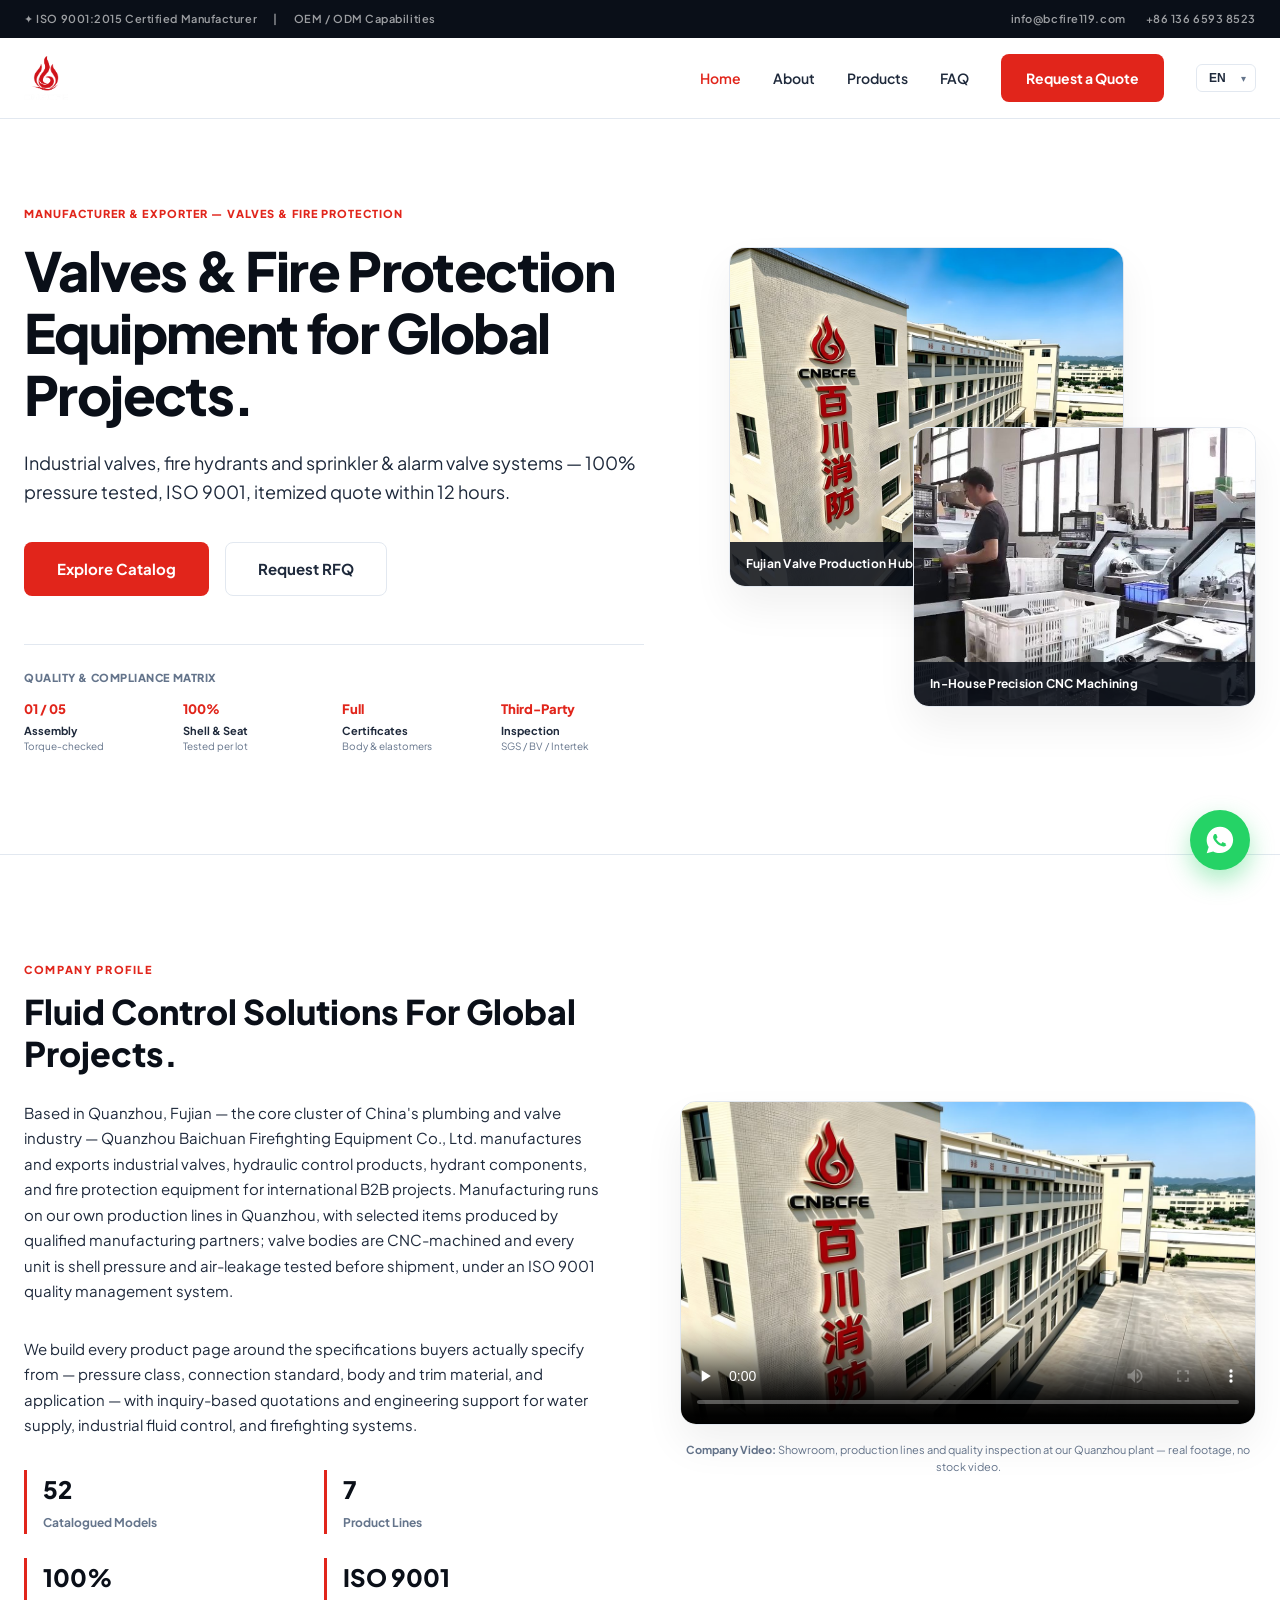
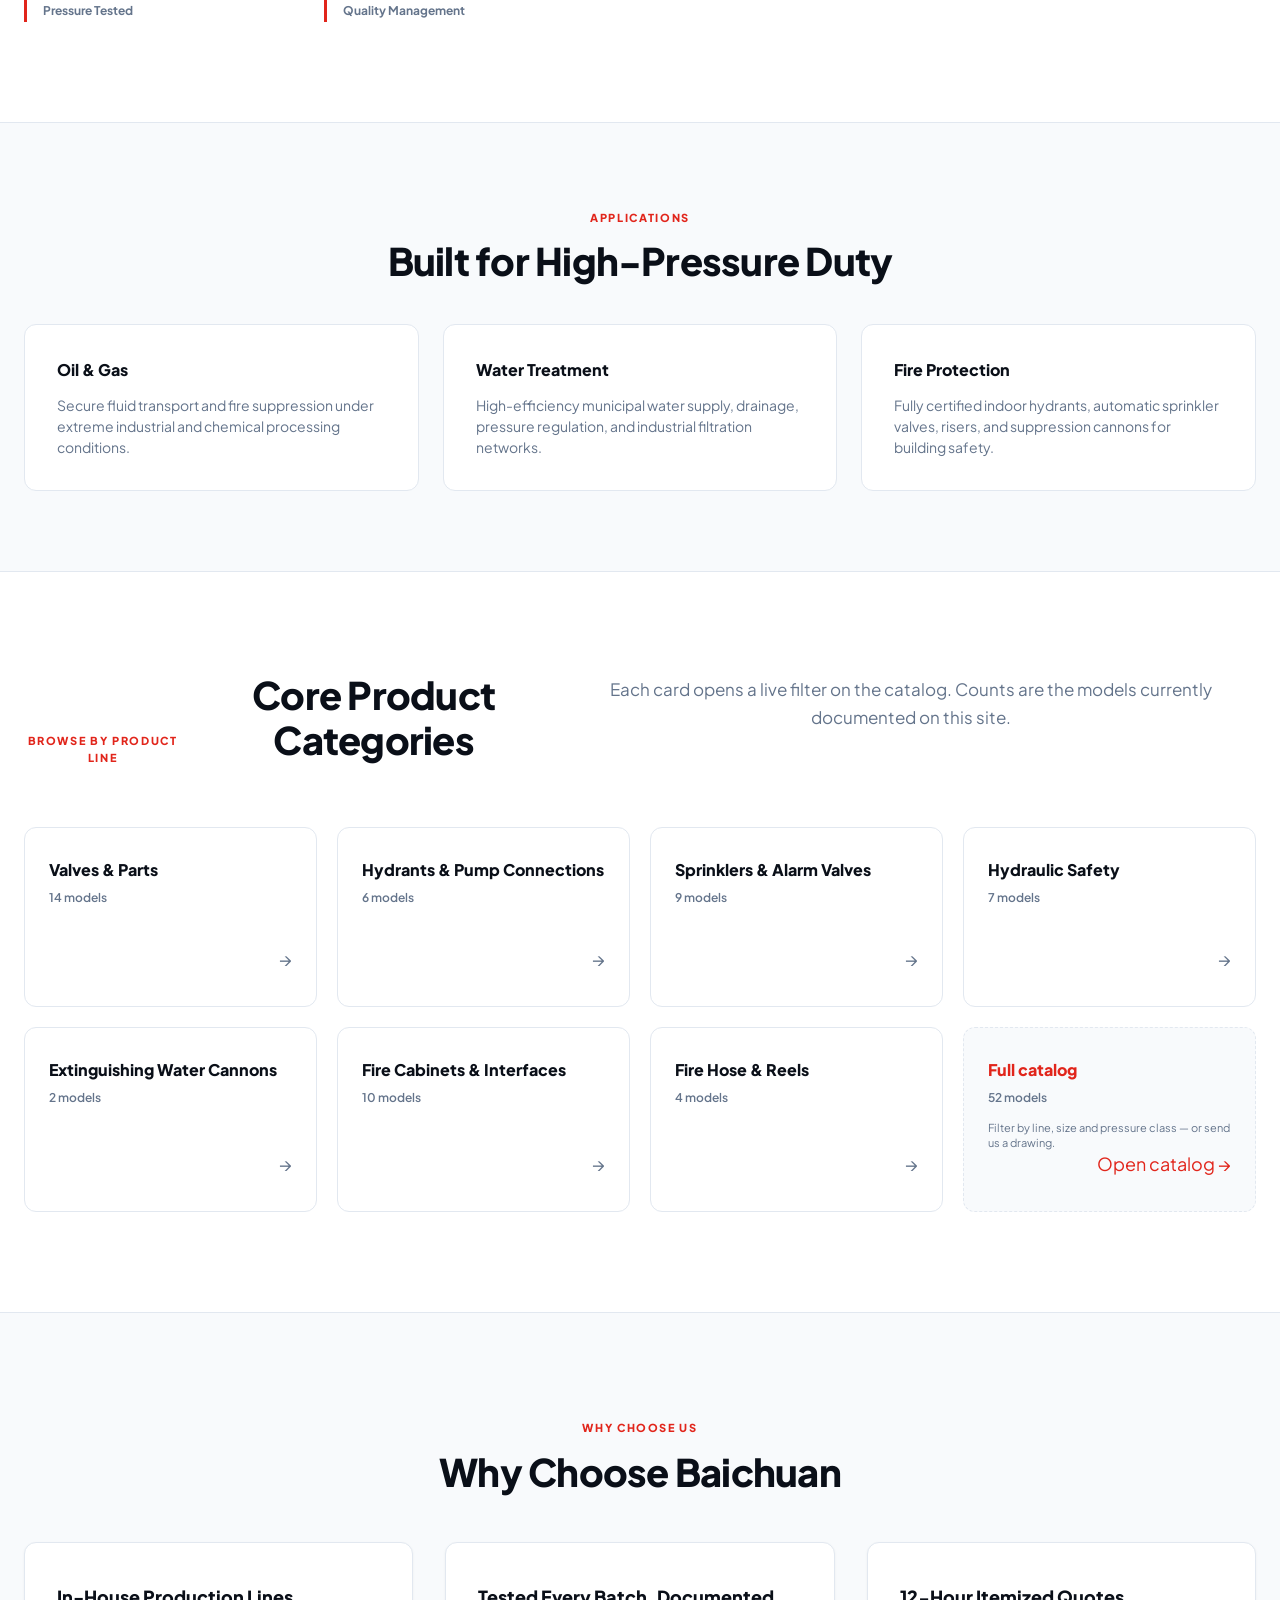
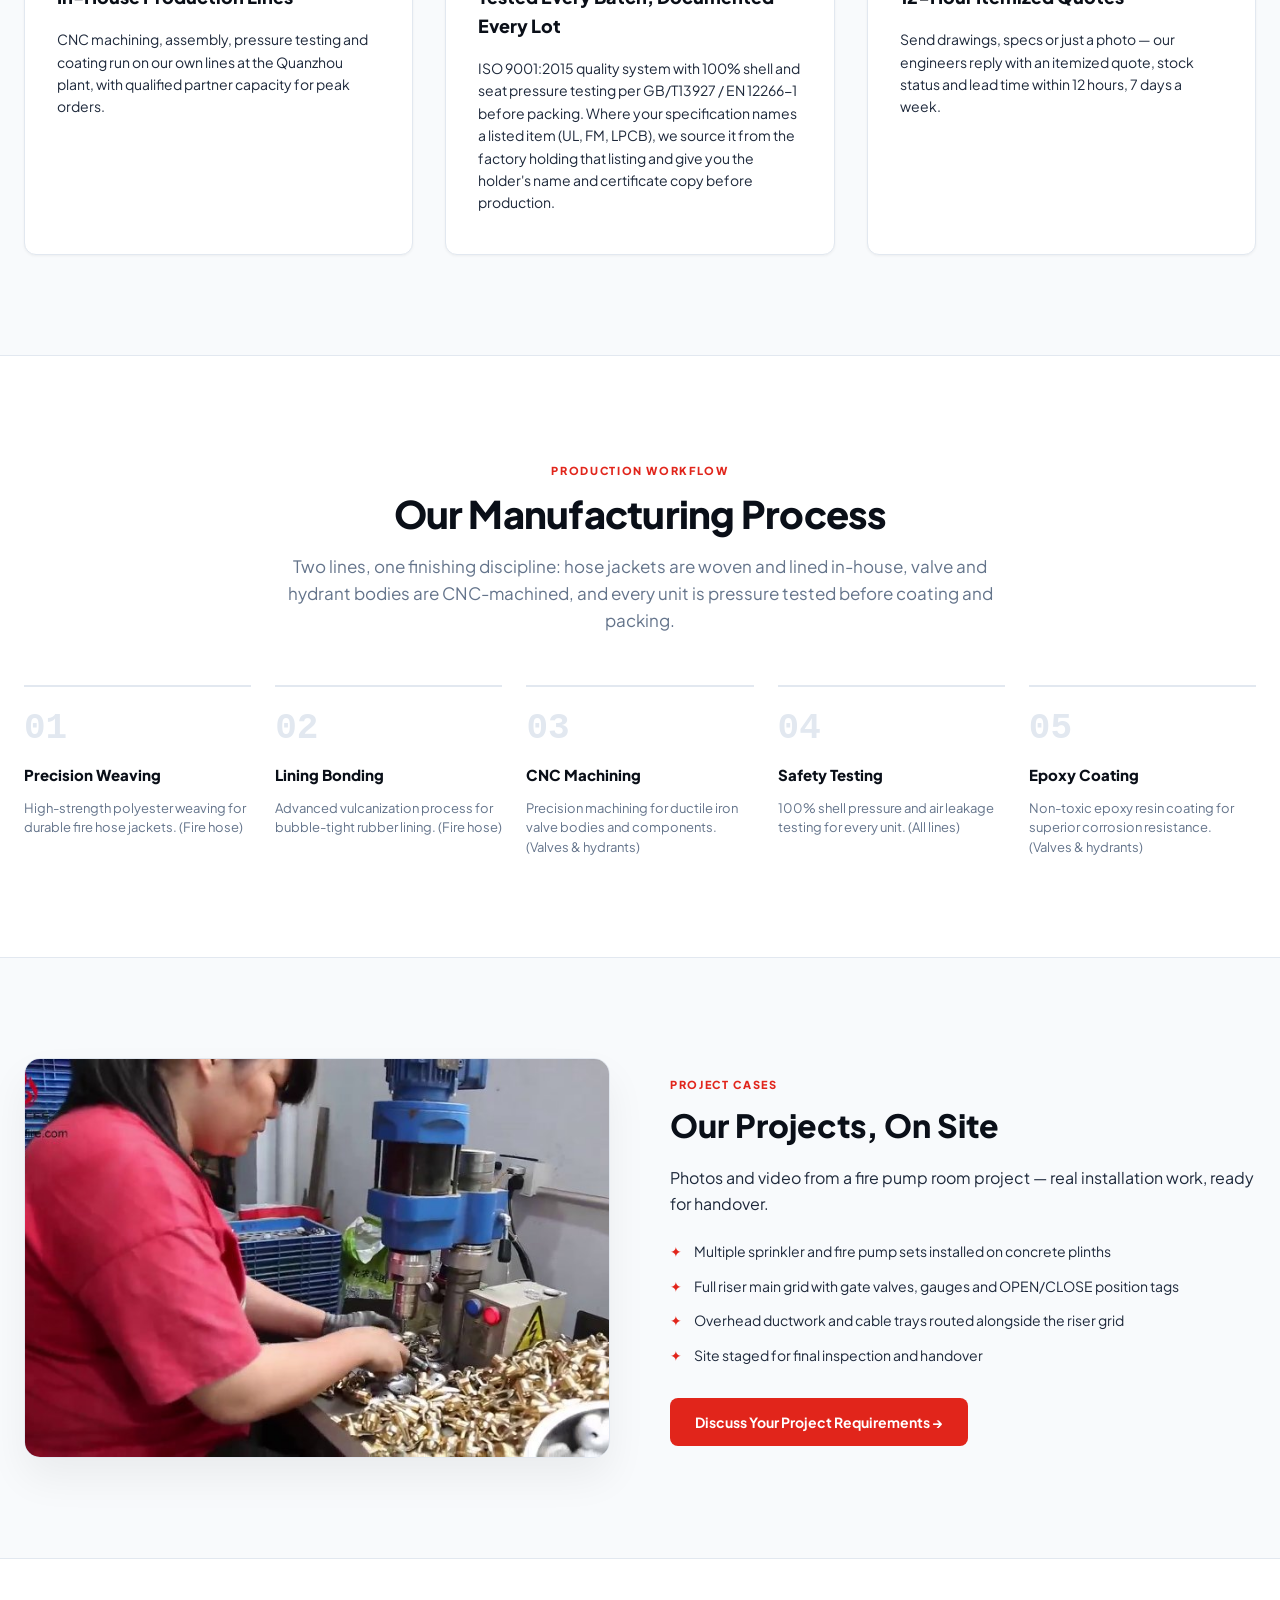
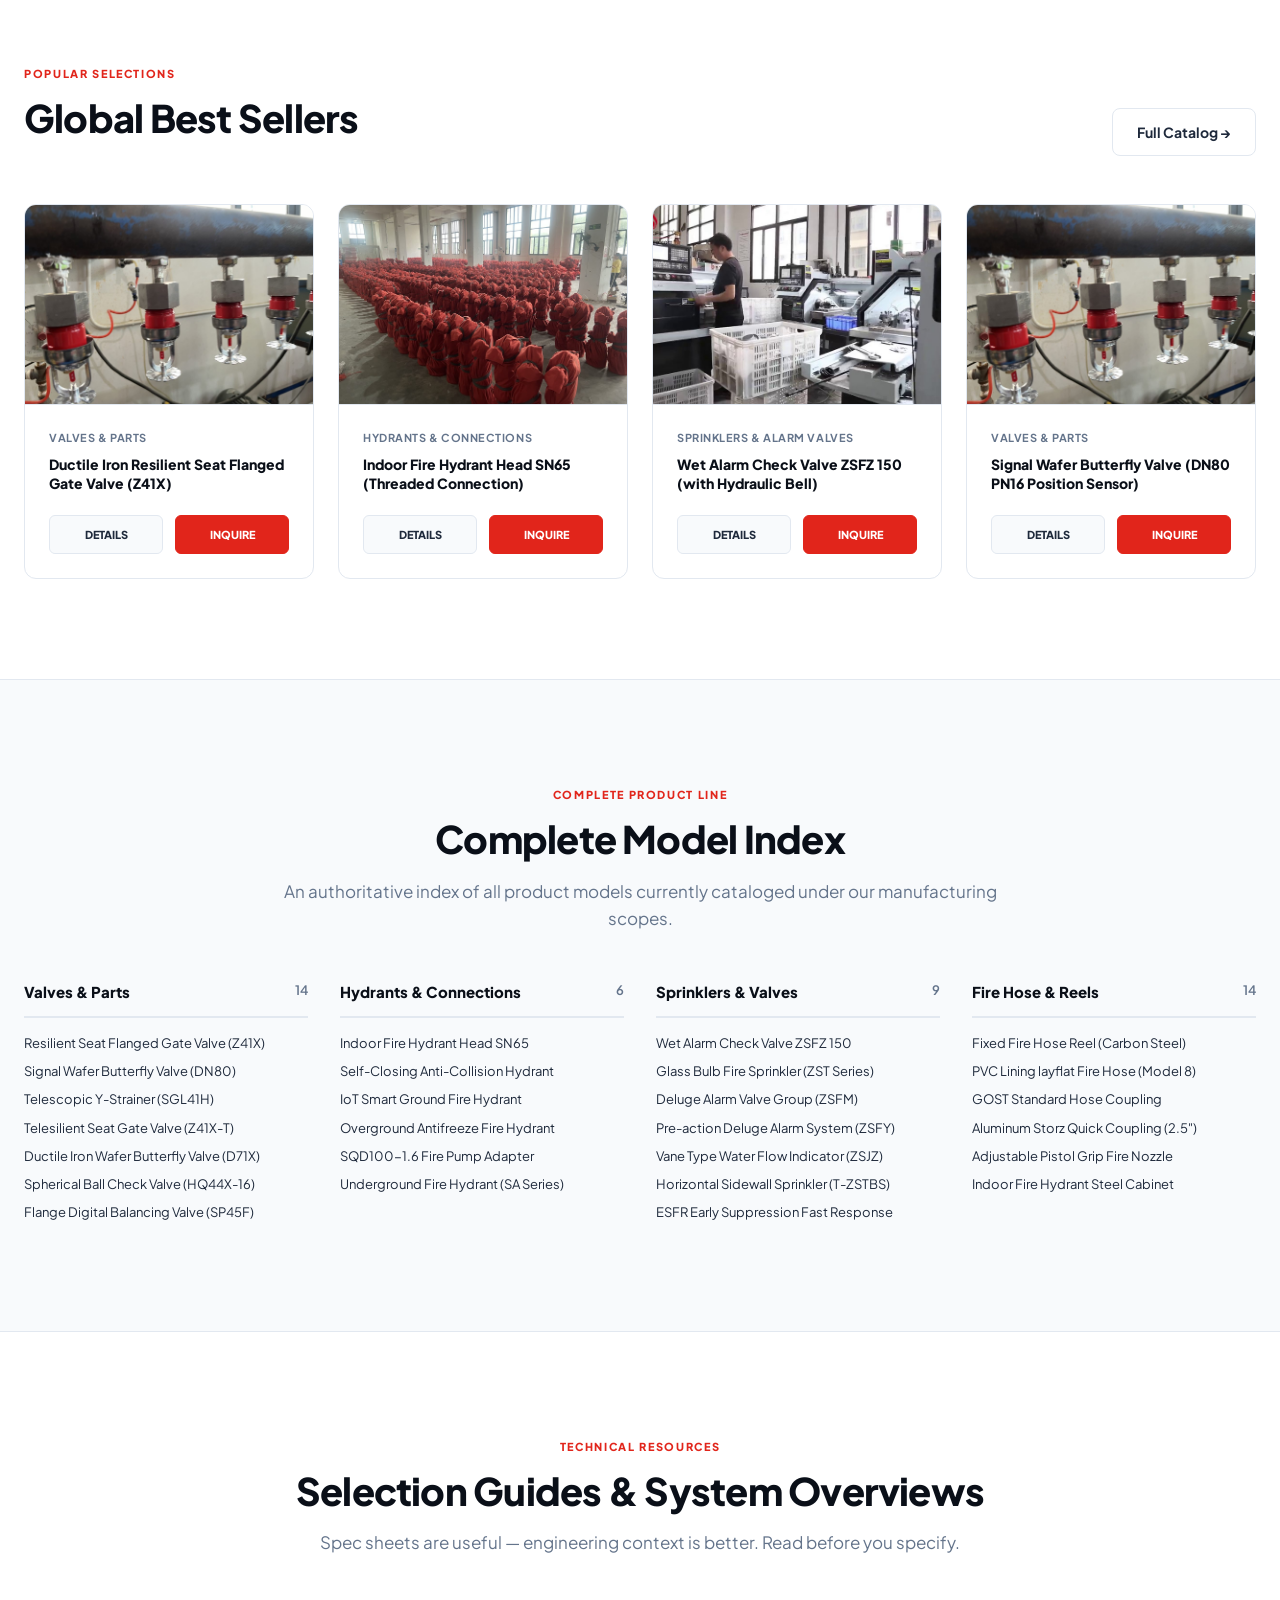
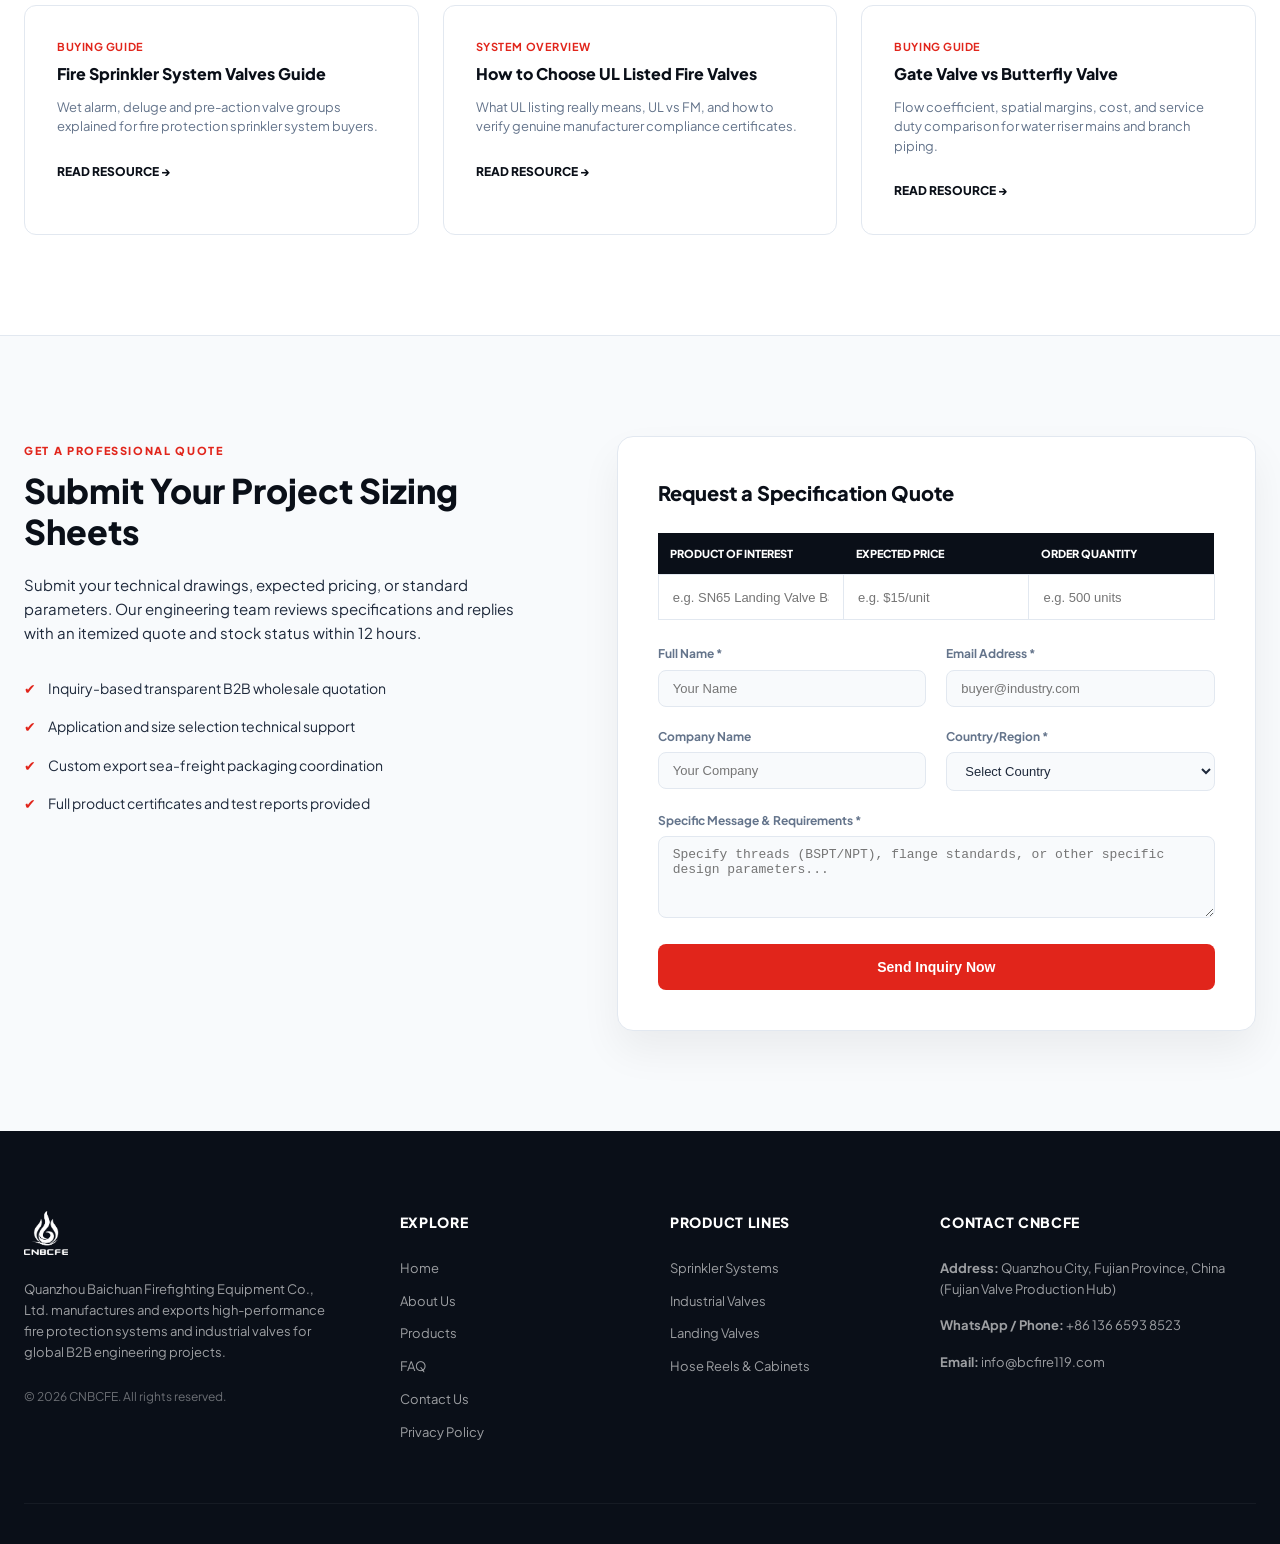
==== commit 9db6d4de: "style: swap company profile video section with core product categories section to align with wanlian" ====
--- a/index.html
+++ b/index.html
@@ -111,109 +111,6 @@
       </div>
     </section>
 
-    <!-- Browse by Product Line -->
-    <section class="categories-section">
-      <div class="container">
-        <div class="section-header text-center">
-          <span class="section-badge">Browse by Product Line</span>
-          <h2 class="section-title">Core Product Categories</h2>
-          <p class="section-desc" style="margin: 0 auto 48px;">Each card opens a live filter on the catalog. Counts are the models currently documented on this site.</p>
-        </div>
-
-        <div class="category-grid">
-          <a class="category-card" href="products/valves.html">
-            <div>
-              <div class="cat-title">Valves & Parts</div>
-              <div class="cat-count">14 models</div>
-            </div>
-            <div class="cat-arrow">→</div>
-          </a>
-
-          <a class="category-card" href="products/hydrants.html">
-            <div>
-              <div class="cat-title">Hydrants & Pump Connections</div>
-              <div class="cat-count">6 models</div>
-            </div>
-            <div class="cat-arrow">→</div>
-          </a>
-
-          <a class="category-card" href="products/sprinklers.html">
-            <div>
-              <div class="cat-title">Sprinklers & Alarm Valves</div>
-              <div class="cat-count">9 models</div>
-            </div>
-            <div class="cat-arrow">→</div>
-          </a>
-
-          <a class="category-card" href="products/valves.html">
-            <div>
-              <div class="cat-title">Hydraulic Safety</div>
-              <div class="cat-count">7 models</div>
-            </div>
-            <div class="cat-arrow">→</div>
-          </a>
-
-          <a class="category-card" href="products/sprinklers.html">
-            <div>
-              <div class="cat-title">Extinguishing Water Cannons</div>
-              <div class="cat-count">2 models</div>
-            </div>
-            <div class="cat-arrow">→</div>
-          </a>
-
-          <a class="category-card" href="products/hose-reels.html">
-            <div>
-              <div class="cat-title">Fire Cabinets & Interfaces</div>
-              <div class="cat-count">10 models</div>
-            </div>
-            <div class="cat-arrow">→</div>
-          </a>
-
-          <a class="category-card" href="products/hose-reels.html">
-            <div>
-              <div class="cat-title">Fire Hose & Reels</div>
-              <div class="cat-count">4 models</div>
-            </div>
-            <div class="cat-arrow">→</div>
-          </a>
-
-          <a class="category-card cta-card" href="products.html">
-            <div>
-              <div class="cat-title">Full catalog</div>
-              <div class="cat-count">52 models</div>
-              <p style="font-size: 11px; color: var(--text-muted); margin-top: 12px; line-height: 1.4;">Filter by line, size and pressure class — or send us a drawing.</p>
-            </div>
-            <div class="cat-arrow" style="color: var(--primary);">Open catalog →</div>
-          </a>
-        </div>
-      </div>
-    </section>
-
-    <!-- Where They Are Used -->
-    <section class="applications-section">
-      <div class="container">
-        <div class="section-header text-center">
-          <span class="section-badge">APPLICATIONS</span>
-          <h2 class="section-title">Built for High-Pressure Duty</h2>
-        </div>
-        
-        <div class="app-grid">
-          <div class="app-card">
-            <h4>Oil & Gas</h4>
-            <p>Secure fluid transport and fire suppression under extreme industrial and chemical processing conditions.</p>
-          </div>
-          <div class="app-card">
-            <h4>Water Treatment</h4>
-            <p>High-efficiency municipal water supply, drainage, pressure regulation, and industrial filtration networks.</p>
-          </div>
-          <div class="app-card">
-            <h4>Fire Protection</h4>
-            <p>Fully certified indoor hydrants, automatic sprinkler valves, risers, and suppression cannons for building safety.</p>
-          </div>
-        </div>
-      </div>
-    </section>
-
     <!-- Company Profile (Light Style with video inline) -->
     <section class="profile-section">
       <div class="container profile-inner">
@@ -253,6 +150,109 @@
           <p style="font-size: 11px; color: var(--text-muted); text-align: center; margin-top: 16px;">
             <strong>Company Video:</strong> Showroom, production lines and quality inspection at our Quanzhou plant — real footage, no stock video.
           </p>
+        </div>
+      </div>
+    </section>
+
+    <!-- Where They Are Used -->
+    <section class="applications-section">
+      <div class="container">
+        <div class="section-header text-center">
+          <span class="section-badge">APPLICATIONS</span>
+          <h2 class="section-title">Built for High-Pressure Duty</h2>
+        </div>
+        
+        <div class="app-grid">
+          <div class="app-card">
+            <h4>Oil & Gas</h4>
+            <p>Secure fluid transport and fire suppression under extreme industrial and chemical processing conditions.</p>
+          </div>
+          <div class="app-card">
+            <h4>Water Treatment</h4>
+            <p>High-efficiency municipal water supply, drainage, pressure regulation, and industrial filtration networks.</p>
+          </div>
+          <div class="app-card">
+            <h4>Fire Protection</h4>
+            <p>Fully certified indoor hydrants, automatic sprinkler valves, risers, and suppression cannons for building safety.</p>
+          </div>
+        </div>
+      </div>
+    </section>
+
+    <!-- Browse by Product Line -->
+    <section class="categories-section">
+      <div class="container">
+        <div class="section-header text-center">
+          <span class="section-badge">Browse by Product Line</span>
+          <h2 class="section-title">Core Product Categories</h2>
+          <p class="section-desc" style="margin: 0 auto 48px;">Each card opens a live filter on the catalog. Counts are the models currently documented on this site.</p>
+        </div>
+
+        <div class="category-grid">
+          <a class="category-card" href="products/valves.html">
+            <div>
+              <div class="cat-title">Valves & Parts</div>
+              <div class="cat-count">14 models</div>
+            </div>
+            <div class="cat-arrow">→</div>
+          </a>
+
+          <a class="category-card" href="products/hydrants.html">
+            <div>
+              <div class="cat-title">Hydrants & Pump Connections</div>
+              <div class="cat-count">6 models</div>
+            </div>
+            <div class="cat-arrow">→</div>
+          </a>
+
+          <a class="category-card" href="products/sprinklers.html">
+            <div>
+              <div class="cat-title">Sprinklers & Alarm Valves</div>
+              <div class="cat-count">9 models</div>
+            </div>
+            <div class="cat-arrow">→</div>
+          </a>
+
+          <a class="category-card" href="products/valves.html">
+            <div>
+              <div class="cat-title">Hydraulic Safety</div>
+              <div class="cat-count">7 models</div>
+            </div>
+            <div class="cat-arrow">→</div>
+          </a>
+
+          <a class="category-card" href="products/sprinklers.html">
+            <div>
+              <div class="cat-title">Extinguishing Water Cannons</div>
+              <div class="cat-count">2 models</div>
+            </div>
+            <div class="cat-arrow">→</div>
+          </a>
+
+          <a class="category-card" href="products/hose-reels.html">
+            <div>
+              <div class="cat-title">Fire Cabinets & Interfaces</div>
+              <div class="cat-count">10 models</div>
+            </div>
+            <div class="cat-arrow">→</div>
+          </a>
+
+          <a class="category-card" href="products/hose-reels.html">
+            <div>
+              <div class="cat-title">Fire Hose & Reels</div>
+              <div class="cat-count">4 models</div>
+            </div>
+            <div class="cat-arrow">→</div>
+          </a>
+
+          <a class="category-card cta-card" href="products.html">
+            <div>
+              <div class="cat-title">Full catalog</div>
+              <div class="cat-count">52 models</div>
+              <p style="font-size: 11px; color: var(--text-muted); margin-top: 12px; line-height: 1.4;">Filter by line, size and pressure class — or send us a drawing.</p>
+            </div>
+            <div class="cat-arrow" style="color: var(--primary);">Open catalog →</div>
+          </a>
         </div>
       </div>
     </section>
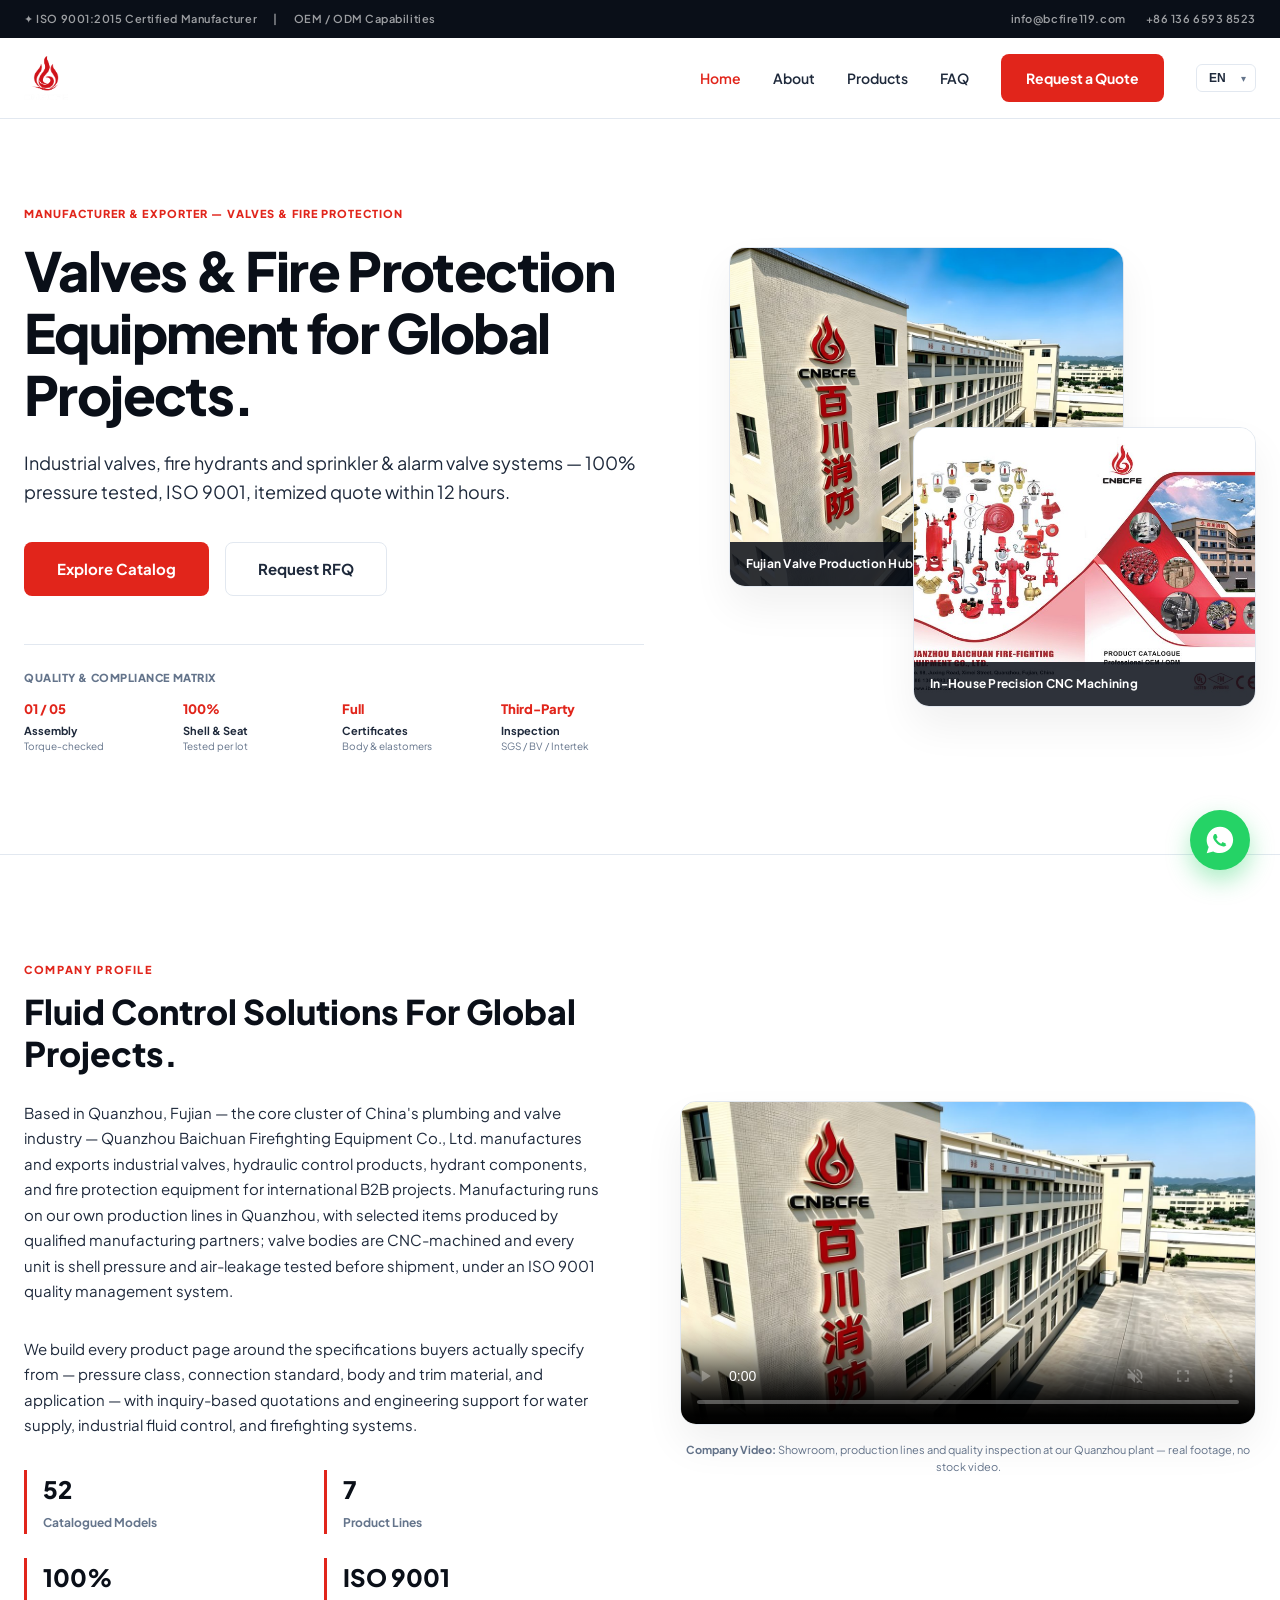
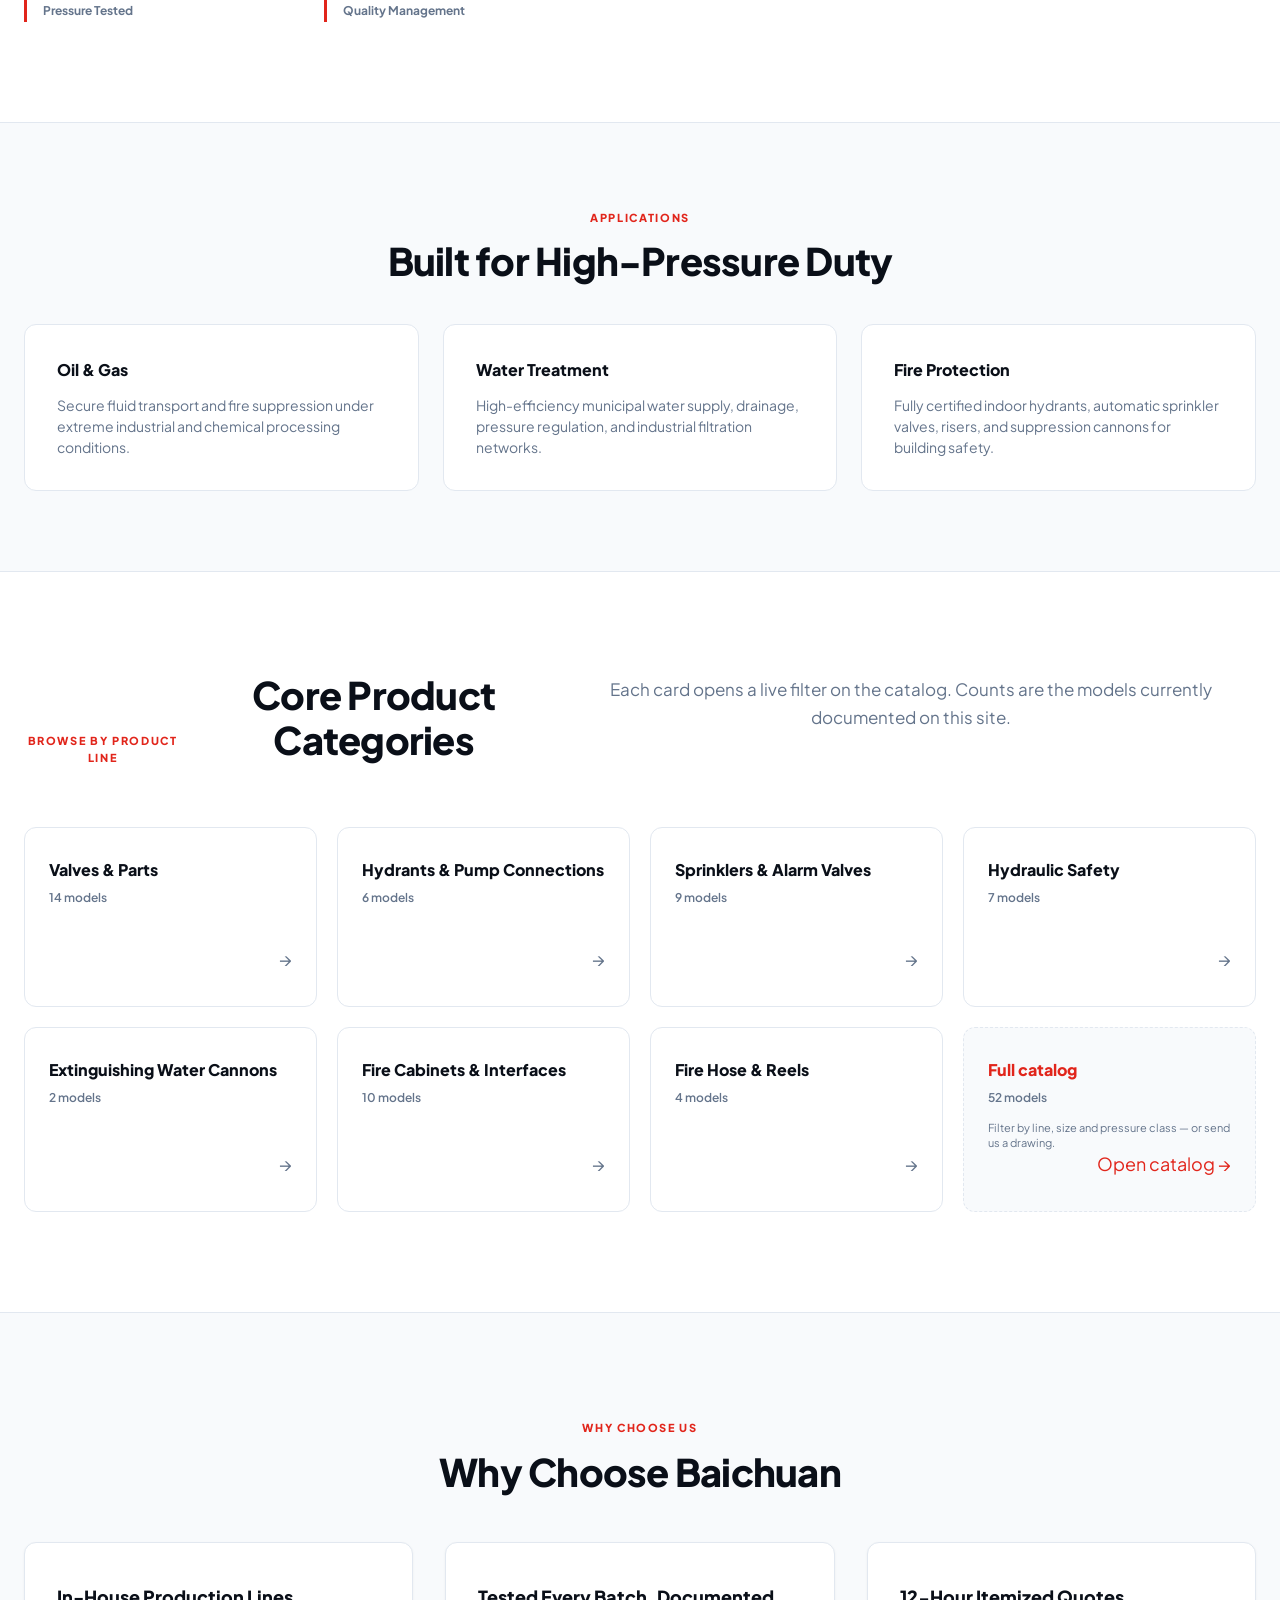
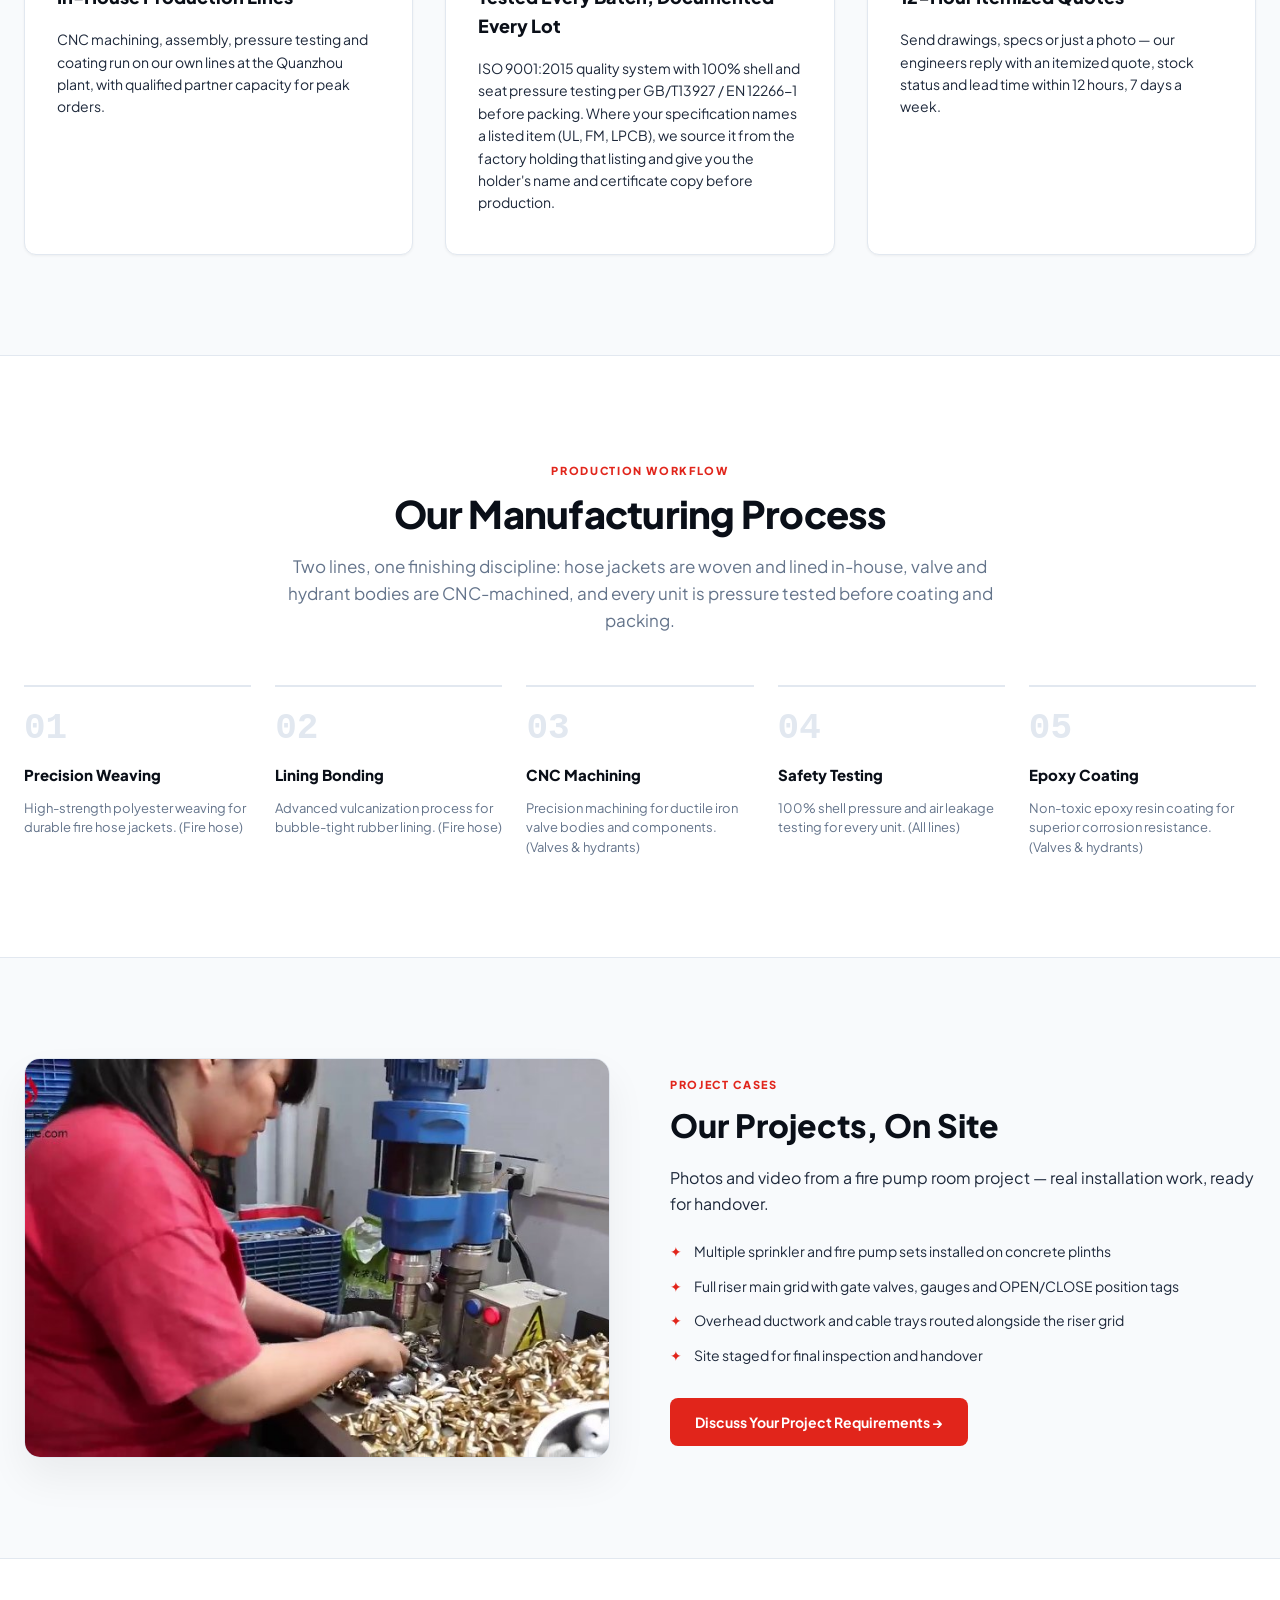
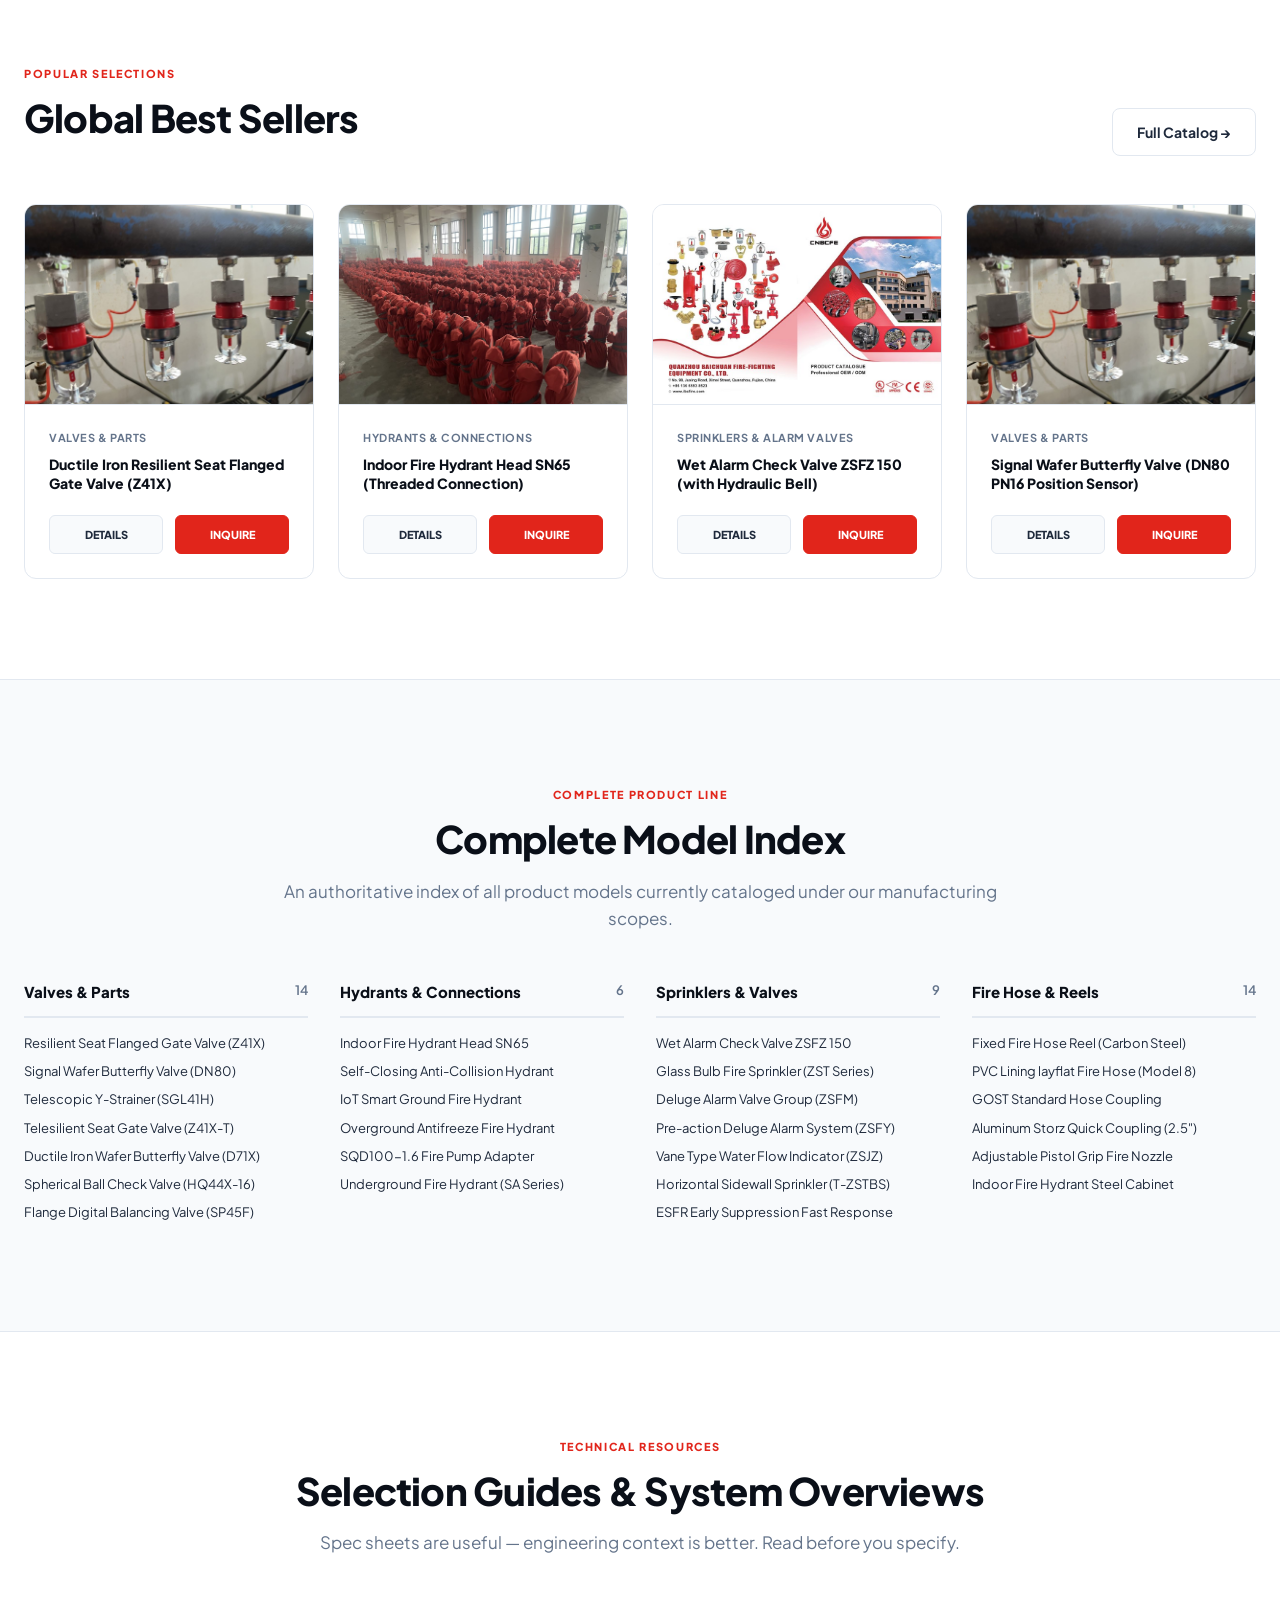
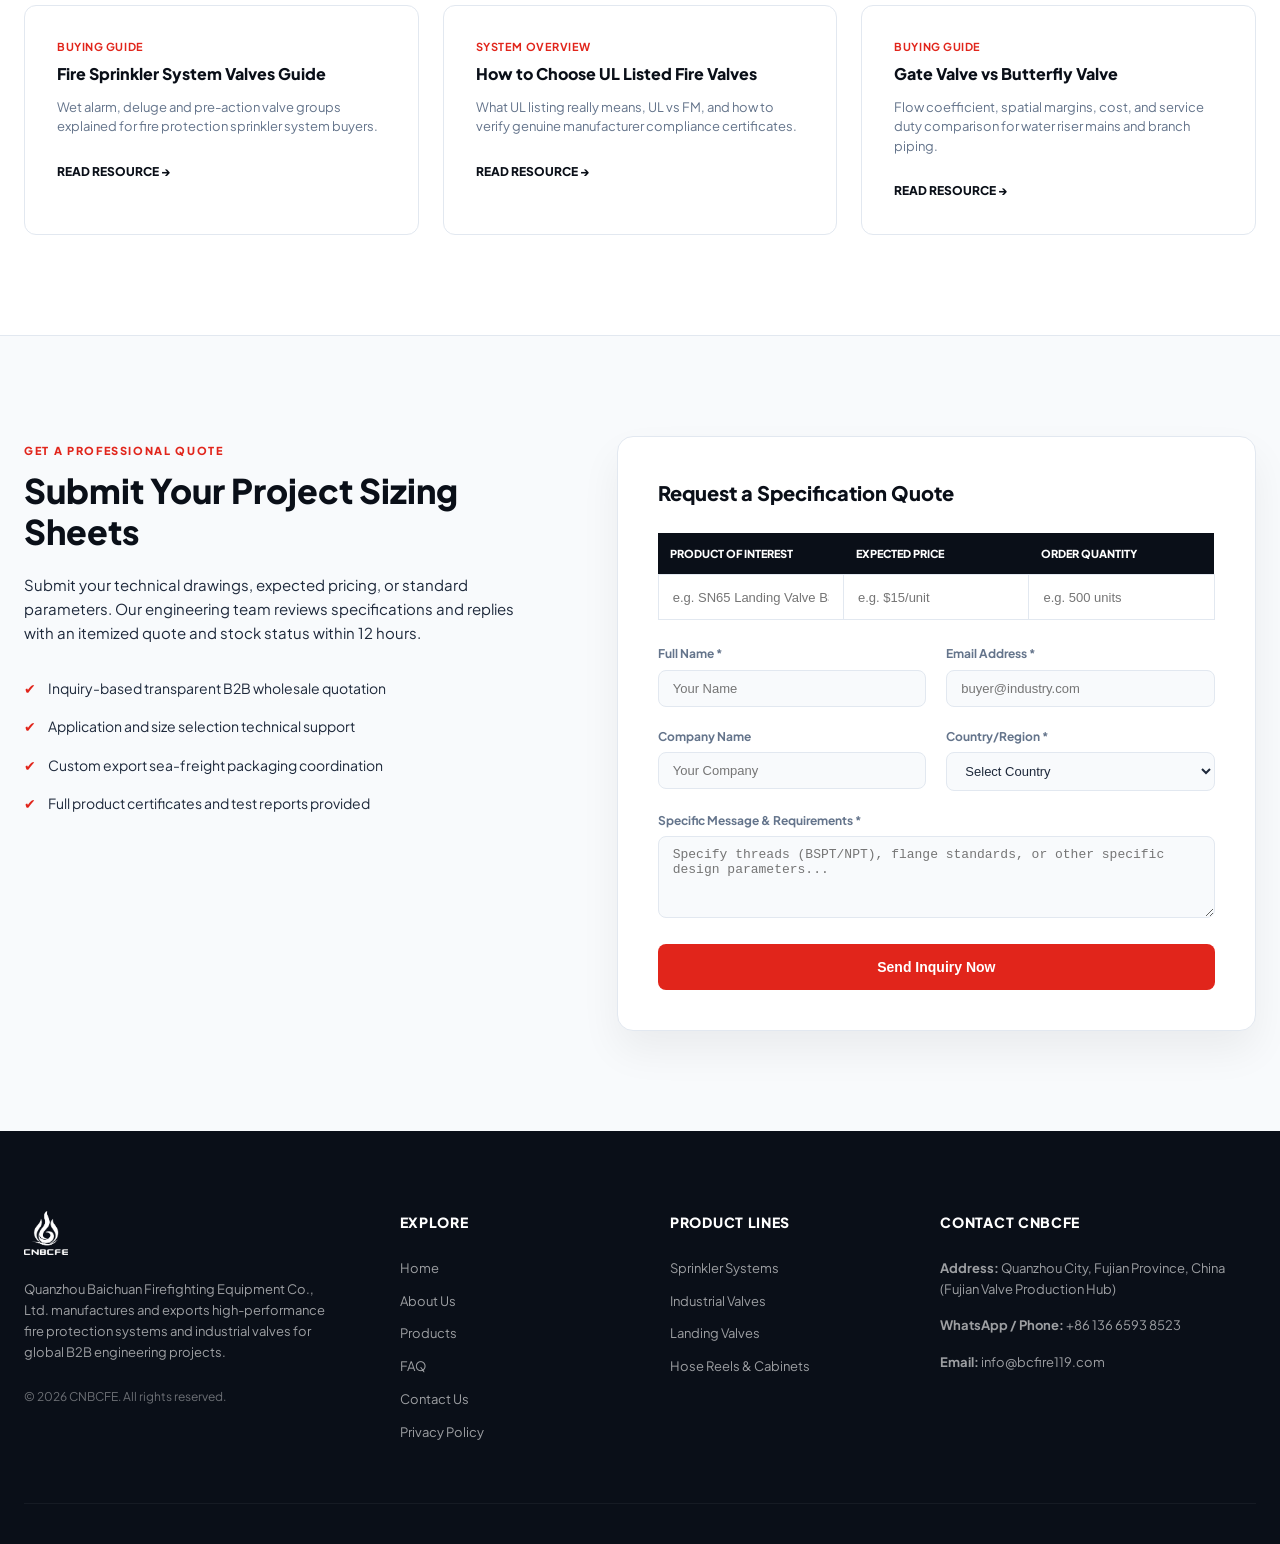
==== commit bd99145c: "feat: enable automatic muted autoplay loop for company video showcase on homepage" ====
--- a/index.html
+++ b/index.html
@@ -142,7 +142,7 @@
         
         <div class="profile-video-container">
           <div class="video-player-wrapper">
-            <video controls poster="assets/images/manufacture-1.jpg" preload="none">
+            <video controls autoplay muted loop playsinline poster="assets/images/manufacture-1.jpg" preload="auto">
               <source src="assets/videos/company_video.mp4" type="video/mp4">
               Your browser does not support the video tag.
             </video>
